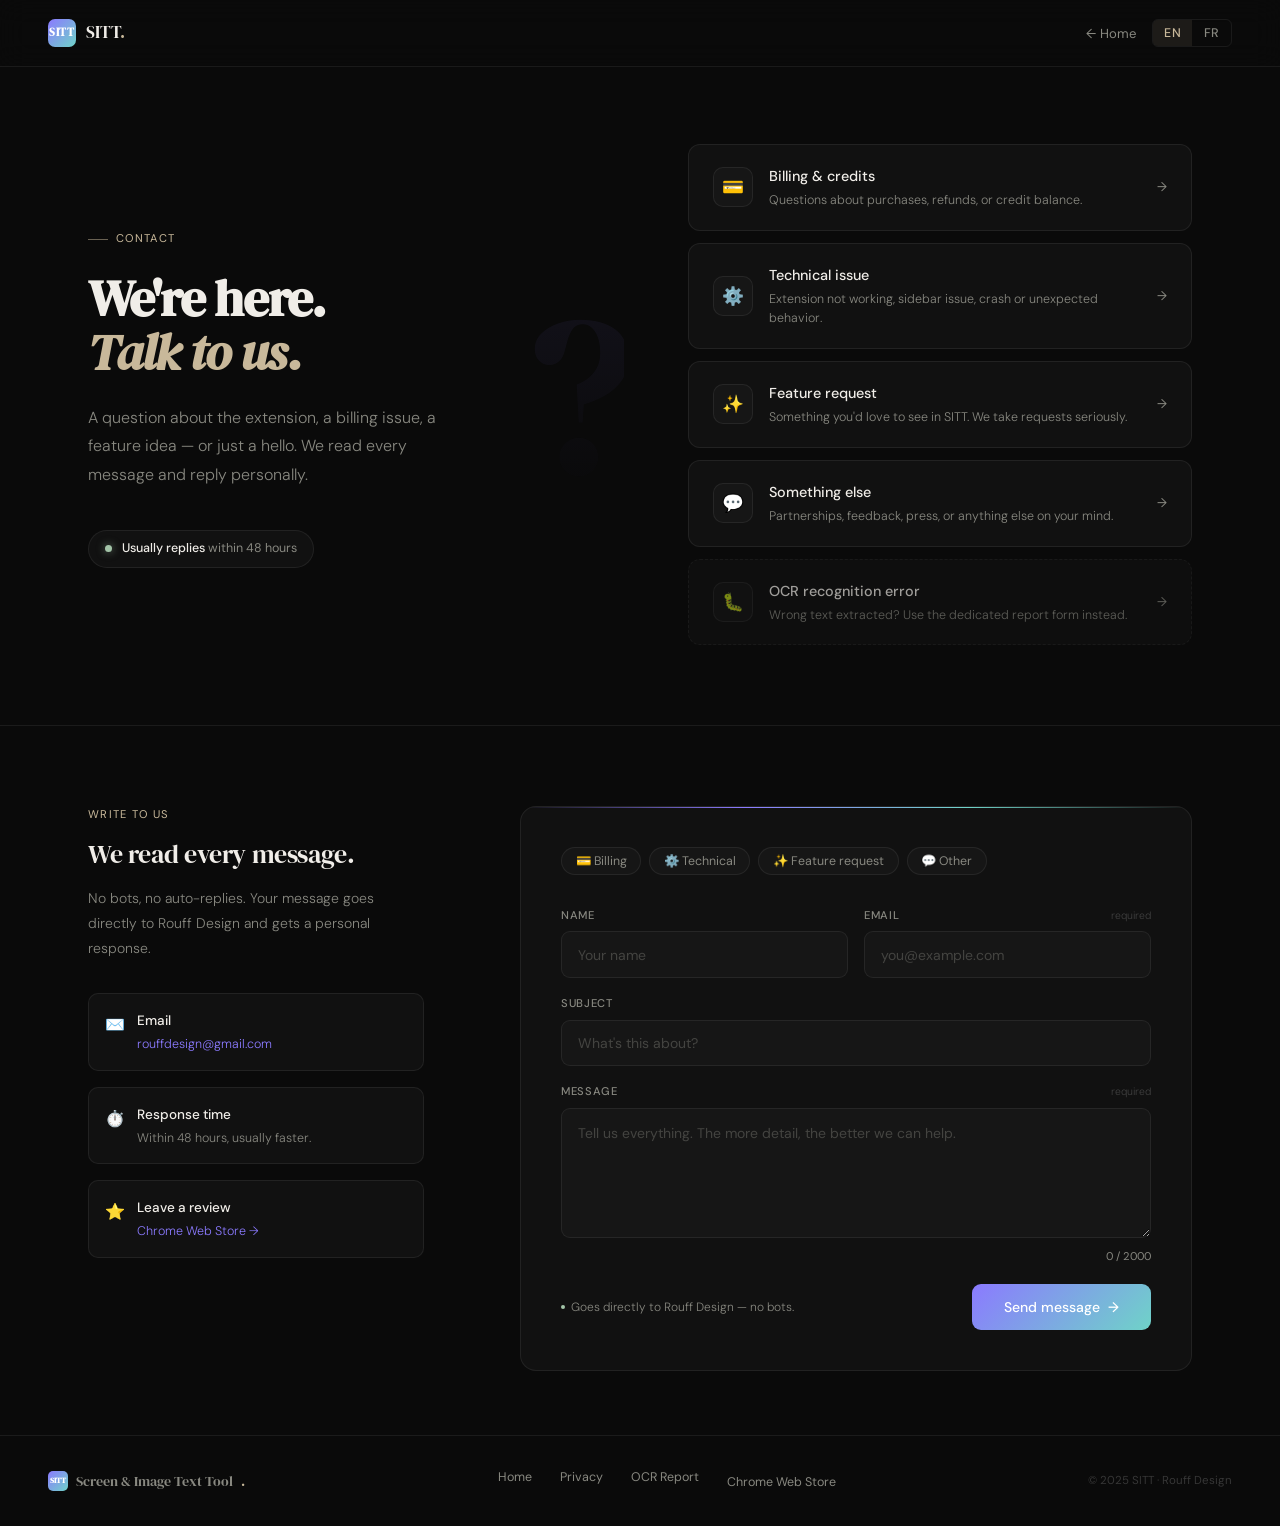
==== contact.html @ e679df5e "Create contact.html" ====
<!DOCTYPE html>
<html lang="en">
<head>
<meta charset="UTF-8">
<meta name="viewport" content="width=device-width, initial-scale=1.0">
<title>Contact — SITT</title>
<link rel="icon" type="image/svg+xml" href="data:image/svg+xml,<svg xmlns='http://www.w3.org/2000/svg' viewBox='0 0 64 64'><defs><linearGradient id='g' x1='0%25' y1='0%25' x2='100%25' y2='100%25'><stop offset='0%25' stop-color='%238b7aff'/><stop offset='100%25' stop-color='%236fd3c8'/></linearGradient></defs><rect width='64' height='64' rx='14' fill='url(%23g)'/><text x='32' y='44' font-family='Georgia,serif' font-size='22' font-weight='bold' fill='white' text-anchor='middle' letter-spacing='1'>SITT</text></svg>">
<link rel="preconnect" href="https://fonts.googleapis.com">
<link href="https://fonts.googleapis.com/css2?family=DM+Serif+Display:ital@0;1&family=DM+Sans:wght@300;400;500&display=swap" rel="stylesheet">
<style>
*, *::before, *::after { box-sizing: border-box; margin: 0; padding: 0; }

:root {
  --bg:         #0a0a0a;
  --surface:    #111111;
  --surface-2:  #161616;
  --border:     rgba(255,255,255,0.07);
  --border-h:   rgba(255,255,255,0.14);
  --text:       #f0ede8;
  --muted:      #888880;
  --accent:     #c8b89a;
  --accent-dim: rgba(200,184,154,0.10);
  --pro:        #8b7aff;
  --pro-end:    #6fd3c8;
  --pro-dim:    rgba(139,122,255,0.08);
  --pro-border: rgba(139,122,255,0.2);
  --green:      #a3c4a8;
}

html { scroll-behavior: smooth; }
body {
  font-family: 'DM Sans', sans-serif;
  background: var(--bg); color: var(--text);
  font-size: 16px; line-height: 1.6;
  -webkit-font-smoothing: antialiased;
  min-height: 100vh; display: flex; flex-direction: column;
  overflow-x: hidden;
}

/* ── NAV ── */
nav {
  position: fixed; top: 0; left: 0; right: 0; z-index: 100;
  display: flex; align-items: center; justify-content: space-between;
  padding: 1.2rem 3rem; border-bottom: 1px solid var(--border);
  background: rgba(10,10,10,0.9); backdrop-filter: blur(14px);
}
.nav-logo { display: flex; align-items: center; gap: 0.65rem; text-decoration: none; }
.nav-logo-icon {
  width: 28px; height: 28px; border-radius: 7px;
  background: linear-gradient(135deg, var(--pro), var(--pro-end));
  display: flex; align-items: center; justify-content: center;
  font-family: 'DM Serif Display', serif; font-size: 0.7rem;
  color: white; font-weight: bold; letter-spacing: 0.05em;
}
.nav-logo-name { font-family: 'DM Serif Display', serif; font-size: 1.05rem; color: var(--text); }
.nav-logo-name span { color: var(--accent); }
.nav-right { display: flex; align-items: center; gap: 1rem; }
.lang-toggle { display: flex; border: 1px solid var(--border); border-radius: 6px; overflow: hidden; }
.lang-btn {
  background: none; border: none; cursor: pointer; padding: 0.3rem 0.7rem;
  font-family: 'DM Sans', sans-serif; font-size: 0.78rem; font-weight: 500;
  letter-spacing: 0.05em; color: var(--muted); transition: all 0.18s;
}
.lang-btn.active { background: var(--accent-dim); color: var(--accent); }
.nav-back { font-size: 0.82rem; color: var(--muted); text-decoration: none; transition: color 0.2s; }
.nav-back:hover { color: var(--text); }

/* ── HERO ── */
.hero {
  padding: 9rem 3rem 5rem;
  display: grid; grid-template-columns: 1fr 1fr;
  gap: 6rem; align-items: center;
  max-width: 1200px; margin: 0 auto; width: 100%;
}

.hero-left { position: relative; }

.hero-eyebrow {
  display: inline-flex; align-items: center; gap: 0.5rem;
  font-size: 0.7rem; letter-spacing: 0.12em; text-transform: uppercase;
  color: var(--accent); margin-bottom: 1.5rem;
}
.hero-eyebrow::before {
  content: ''; display: block; width: 20px; height: 1px; background: var(--accent); opacity: 0.5;
}

.hero h1 {
  font-family: 'DM Serif Display', serif;
  font-size: clamp(2.4rem, 4vw, 4rem);
  line-height: 1.05; letter-spacing: -0.025em; margin-bottom: 1.5rem;
}
.hero h1 em { font-style: italic; color: var(--accent); }

.hero-desc {
  font-size: 1rem; color: var(--muted); font-weight: 300;
  line-height: 1.8; max-width: 380px; margin-bottom: 2.5rem;
}

/* Response time pill */
.response-pill {
  display: inline-flex; align-items: center; gap: 0.6rem;
  background: var(--surface); border: 1px solid var(--border);
  padding: 0.5rem 1rem; border-radius: 100px;
  font-size: 0.78rem; color: var(--muted);
}
.response-dot {
  width: 7px; height: 7px; border-radius: 50%;
  background: var(--green);
  box-shadow: 0 0 8px rgba(163,196,168,0.6);
  animation: blink 2s ease-in-out infinite;
}
@keyframes blink {
  0%, 100% { opacity: 1; }
  50% { opacity: 0.4; }
}
.response-pill strong { color: var(--text); font-weight: 500; }

/* Big decorative number */
.hero-deco {
  position: absolute; right: -2rem; top: 50%;
  transform: translateY(-50%);
  font-family: 'DM Serif Display', serif;
  font-size: 14rem; line-height: 1;
  background: linear-gradient(180deg, rgba(139,122,255,0.07) 0%, transparent 100%);
  -webkit-background-clip: text; -webkit-text-fill-color: transparent;
  background-clip: text; pointer-events: none; user-select: none;
  letter-spacing: -0.05em;
}

/* ── TOPICS ── */
.hero-right { display: flex; flex-direction: column; gap: 0.75rem; }

.topic-card {
  background: var(--surface); border: 1px solid var(--border);
  border-radius: 12px; padding: 1.25rem 1.5rem;
  display: flex; align-items: center; gap: 1rem;
  cursor: pointer; transition: all 0.2s; position: relative; overflow: hidden;
  text-decoration: none;
}
.topic-card::before {
  content: ''; position: absolute; left: 0; top: 0; bottom: 0;
  width: 3px; background: linear-gradient(180deg, var(--pro), var(--pro-end));
  opacity: 0; transition: opacity 0.2s;
}
.topic-card:hover { border-color: var(--pro-border); transform: translateX(4px); }
.topic-card:hover::before { opacity: 1; }
.topic-card.active-topic { border-color: var(--pro-border); background: rgba(139,122,255,0.04); }
.topic-card.active-topic::before { opacity: 1; }

.topic-icon {
  width: 40px; height: 40px; border-radius: 10px; flex-shrink: 0;
  background: var(--surface-2); border: 1px solid var(--border);
  display: flex; align-items: center; justify-content: center; font-size: 1.1rem;
}
.topic-info { flex: 1; }
.topic-title { font-size: 0.9rem; font-weight: 500; color: var(--text); margin-bottom: 0.2rem; }
.topic-desc { font-size: 0.78rem; color: var(--muted); font-weight: 300; line-height: 1.5; }
.topic-arrow { font-size: 0.8rem; color: var(--muted); transition: transform 0.2s, color 0.2s; }
.topic-card:hover .topic-arrow { transform: translateX(3px); color: var(--pro); }

/* ── DIVIDER ── */
.page-divider { border: none; border-top: 1px solid var(--border); }

/* ── FORM SECTION ── */
.form-section {
  flex: 1; padding: 5rem 3rem 4rem;
  max-width: 1200px; margin: 0 auto; width: 100%;
}

.form-section-inner {
  display: grid; grid-template-columns: 1fr 2fr;
  gap: 6rem; align-items: start;
}

/* Left info */
.form-info-label {
  font-size: 0.7rem; letter-spacing: 0.12em; text-transform: uppercase;
  color: var(--accent); margin-bottom: 1rem;
}
.form-info-title {
  font-family: 'DM Serif Display', serif;
  font-size: 1.6rem; letter-spacing: -0.015em; line-height: 1.15;
  margin-bottom: 1rem; color: var(--text);
}
.form-info-desc {
  font-size: 0.875rem; color: var(--muted); font-weight: 300; line-height: 1.8;
  margin-bottom: 2rem;
}

/* Info items */
.info-items { display: flex; flex-direction: column; gap: 1rem; }
.info-item {
  display: flex; align-items: flex-start; gap: 0.75rem;
  padding: 1rem; background: var(--surface);
  border: 1px solid var(--border); border-radius: 10px;
}
.info-item-icon { font-size: 1rem; flex-shrink: 0; margin-top: 0.1rem; }
.info-item-title { font-size: 0.845rem; font-weight: 500; color: var(--text); margin-bottom: 0.2rem; }
.info-item-val { font-size: 0.78rem; color: var(--muted); font-weight: 300; line-height: 1.5; }
.info-item-val a { color: var(--pro); text-decoration: none; }
.info-item-val a:hover { text-decoration: underline; }

/* ── FORM ── */
.contact-form {
  background: var(--surface); border: 1px solid var(--border);
  border-radius: 16px; padding: 2.5rem; position: relative; overflow: hidden;
}

/* Subtle gradient top border */
.contact-form::before {
  content: ''; position: absolute; top: 0; left: 0; right: 0; height: 1px;
  background: linear-gradient(90deg, transparent, var(--pro), var(--pro-end), transparent);
}

.form-subject-pills {
  display: flex; flex-wrap: wrap; gap: 0.5rem; margin-bottom: 2rem;
}

.subject-pill {
  background: var(--surface-2); border: 1px solid var(--border);
  border-radius: 100px; padding: 0.3rem 0.85rem;
  font-size: 0.775rem; color: var(--muted); cursor: pointer;
  transition: all 0.18s; font-family: 'DM Sans', sans-serif;
  font-weight: 400;
}
.subject-pill:hover { border-color: var(--border-h); color: var(--text); }
.subject-pill.active { background: var(--pro-dim); border-color: var(--pro-border); color: var(--pro); }

.form-row { display: grid; grid-template-columns: 1fr 1fr; gap: 1rem; }

.form-field { display: flex; flex-direction: column; gap: 0.4rem; margin-bottom: 1.1rem; }

.form-label {
  font-size: 0.7rem; font-weight: 500; color: var(--muted);
  letter-spacing: 0.06em; text-transform: uppercase;
  display: flex; justify-content: space-between; align-items: center;
}
.form-label-opt { font-size: 0.65rem; color: rgba(255,255,255,0.2); text-transform: none; letter-spacing: 0; font-weight: 300; }

.form-input, .form-textarea {
  background: var(--surface-2); border: 1px solid var(--border);
  border-radius: 9px; padding: 0.82rem 1rem;
  font-family: 'DM Sans', sans-serif; font-size: 0.875rem;
  color: var(--text); transition: border-color 0.2s, box-shadow 0.2s;
  outline: none; width: 100%;
}
.form-input::placeholder, .form-textarea::placeholder { color: var(--muted); opacity: 0.4; }
.form-input:focus, .form-textarea:focus {
  border-color: var(--pro-border);
  box-shadow: 0 0 0 3px rgba(139,122,255,0.07);
}
.form-textarea { resize: vertical; min-height: 130px; line-height: 1.65; }

.form-actions {
  display: flex; align-items: center; justify-content: space-between;
  gap: 1rem; flex-wrap: wrap; margin-top: 0.5rem;
}

.form-note {
  font-size: 0.75rem; color: var(--muted); font-weight: 300; line-height: 1.5;
  display: flex; align-items: center; gap: 0.4rem;
}
.form-note-dot { width: 4px; height: 4px; border-radius: 50%; background: var(--green); flex-shrink: 0; }

.form-btn {
  background: linear-gradient(135deg, var(--pro), var(--pro-end));
  color: white; border: none; padding: 0.9rem 2rem;
  border-radius: 9px; font-family: 'DM Sans', sans-serif;
  font-size: 0.875rem; font-weight: 500; cursor: pointer;
  transition: all 0.2s; display: flex; align-items: center; gap: 0.5rem;
  white-space: nowrap;
}
.form-btn:hover { opacity: 0.88; transform: translateY(-1px); }
.form-btn:active { transform: translateY(0); }

/* Char counter */
.char-counter { font-size: 0.7rem; color: var(--muted); text-align: right; margin-top: 0.25rem; }
.char-counter.warn { color: var(--accent); }

/* Success */
.form-success {
  display: none; text-align: center; padding: 3rem 2rem;
}
.success-glow {
  width: 72px; height: 72px; border-radius: 50%;
  background: linear-gradient(135deg, var(--pro), var(--pro-end));
  display: flex; align-items: center; justify-content: center;
  font-size: 1.75rem; margin: 0 auto 1.5rem;
  box-shadow: 0 0 40px rgba(139,122,255,0.3);
  animation: pop 0.5s cubic-bezier(0.175, 0.885, 0.32, 1.275);
}
@keyframes pop {
  0% { transform: scale(0); }
  100% { transform: scale(1); }
}
.success-title {
  font-family: 'DM Serif Display', serif; font-size: 1.5rem; margin-bottom: 0.75rem;
}
.success-desc { font-size: 0.875rem; color: var(--muted); font-weight: 300; line-height: 1.75; margin-bottom: 1.75rem; }
.success-links { display: flex; gap: 1rem; justify-content: center; flex-wrap: wrap; }
.success-link {
  font-size: 0.82rem; color: var(--muted); text-decoration: none; transition: color 0.2s;
  display: flex; align-items: center; gap: 0.3rem;
}
.success-link:hover { color: var(--text); }

/* ── FOOTER ── */
footer {
  border-top: 1px solid var(--border); padding: 2rem 3rem;
  display: flex; align-items: center; justify-content: space-between; flex-wrap: wrap; gap: 1rem;
}
.footer-logo { display: flex; align-items: center; gap: 0.5rem; font-family: 'DM Serif Display', serif; font-size: 0.9rem; color: var(--muted); }
.footer-logo-icon {
  width: 20px; height: 20px; border-radius: 5px;
  background: linear-gradient(135deg, var(--pro), var(--pro-end));
  display: flex; align-items: center; justify-content: center;
  font-size: 0.48rem; font-weight: bold; color: white; font-family: 'DM Serif Display', serif;
}
.footer-logo span { color: var(--accent); }
.footer-links { display: flex; gap: 1.75rem; list-style: none; }
.footer-links a { font-size: 0.78rem; color: var(--muted); text-decoration: none; transition: color 0.2s; }
.footer-links a:hover { color: var(--text); }
.footer-copy { font-size: 0.72rem; color: rgba(255,255,255,0.18); }

/* ── LANG ── */
[data-lang] { display: none; }
.lang-en [data-lang="en"] { display: block; }
.lang-fr [data-lang="fr"] { display: block; }
span[data-lang] { display: none; }
.lang-en span[data-lang="en"] { display: inline; }
.lang-fr span[data-lang="fr"] { display: inline; }

/* ── RESPONSIVE ── */
@media (max-width: 1000px) {
  .hero { grid-template-columns: 1fr; gap: 3rem; }
  .hero-deco { display: none; }
  .form-section-inner { grid-template-columns: 1fr; gap: 3rem; }
}
@media (max-width: 700px) {
  nav { padding: 1rem 1.5rem; }
  .hero { padding: 7rem 1.5rem 3rem; }
  .form-section { padding: 3rem 1.5rem 3rem; }
  .form-row { grid-template-columns: 1fr; }
  .contact-form { padding: 1.75rem; }
  footer { flex-direction: column; text-align: center; gap: 1rem; }
}
</style>
</head>
<body class="lang-en">

<!-- NAV -->
<nav>
  <a href="/" class="nav-logo">
    <div class="nav-logo-icon">SITT</div>
    <span class="nav-logo-name">SITT<span>.</span></span>
  </a>
  <div class="nav-right">
    <a href="/" class="nav-back">
      <span data-lang="en">← Home</span>
      <span data-lang="fr">← Accueil</span>
    </a>
    <div class="lang-toggle">
      <button class="lang-btn active" onclick="setLang('en')">EN</button>
      <button class="lang-btn" onclick="setLang('fr')">FR</button>
    </div>
  </div>
</nav>

<!-- HERO -->
<div class="hero">
  <div class="hero-left">
    <div class="hero-eyebrow">
      <span data-lang="en">Contact</span>
      <span data-lang="fr">Contact</span>
    </div>
    <h1 data-lang="en">We're here.<br><em>Talk to us.</em></h1>
    <h1 data-lang="fr">On est là.<br><em>Parlez-nous.</em></h1>
    <p class="hero-desc" data-lang="en">A question about the extension, a billing issue, a feature idea — or just a hello. We read every message and reply personally.</p>
    <p class="hero-desc" data-lang="fr">Une question sur l'extension, un problème de facturation, une idée de fonctionnalité — ou juste un bonjour. Nous lisons chaque message et répondons personnellement.</p>
    <div class="response-pill">
      <span class="response-dot"></span>
      <span data-lang="en"><strong>Usually replies</strong> within 48 hours</span>
      <span data-lang="fr"><strong>Répond généralement</strong> sous 48 heures</span>
    </div>
    <div class="hero-deco">?</div>
  </div>

  <div class="hero-right">
    <!-- Topic cards — clicking pre-fills the subject pill -->
    <a class="topic-card" onclick="selectTopic('billing'); return false;" href="#">
      <div class="topic-icon">💳</div>
      <div class="topic-info">
        <div class="topic-title" data-lang="en">Billing & credits</div>
        <div class="topic-title" data-lang="fr">Facturation & crédits</div>
        <div class="topic-desc" data-lang="en">Questions about purchases, refunds, or credit balance.</div>
        <div class="topic-desc" data-lang="fr">Questions sur les achats, remboursements ou solde de crédits.</div>
      </div>
      <span class="topic-arrow">→</span>
    </a>

    <a class="topic-card" onclick="selectTopic('technical'); return false;" href="#">
      <div class="topic-icon">⚙️</div>
      <div class="topic-info">
        <div class="topic-title" data-lang="en">Technical issue</div>
        <div class="topic-title" data-lang="fr">Problème technique</div>
        <div class="topic-desc" data-lang="en">Extension not working, sidebar issue, crash or unexpected behavior.</div>
        <div class="topic-desc" data-lang="fr">Extension qui ne fonctionne pas, problème de sidebar, crash.</div>
      </div>
      <span class="topic-arrow">→</span>
    </a>

    <a class="topic-card" onclick="selectTopic('feature'); return false;" href="#">
      <div class="topic-icon">✨</div>
      <div class="topic-info">
        <div class="topic-title" data-lang="en">Feature request</div>
        <div class="topic-title" data-lang="fr">Demande de fonctionnalité</div>
        <div class="topic-desc" data-lang="en">Something you'd love to see in SITT. We take requests seriously.</div>
        <div class="topic-desc" data-lang="fr">Quelque chose que vous aimeriez voir dans SITT. On prend les demandes au sérieux.</div>
      </div>
      <span class="topic-arrow">→</span>
    </a>

    <a class="topic-card" onclick="selectTopic('other'); return false;" href="#">
      <div class="topic-icon">💬</div>
      <div class="topic-info">
        <div class="topic-title" data-lang="en">Something else</div>
        <div class="topic-title" data-lang="fr">Autre chose</div>
        <div class="topic-desc" data-lang="en">Partnerships, feedback, press, or anything else on your mind.</div>
        <div class="topic-desc" data-lang="fr">Partenariats, retours, presse, ou autre chose.</div>
      </div>
      <span class="topic-arrow">→</span>
    </a>

    <!-- OCR report shortcut -->
    <a href="/report" class="topic-card" style="border-style: dashed; opacity: 0.65;">
      <div class="topic-icon">🐛</div>
      <div class="topic-info">
        <div class="topic-title" data-lang="en">OCR recognition error</div>
        <div class="topic-title" data-lang="fr">Erreur de reconnaissance OCR</div>
        <div class="topic-desc" data-lang="en">Wrong text extracted? Use the dedicated report form instead.</div>
        <div class="topic-desc" data-lang="fr">Texte extrait incorrect ? Utilisez le formulaire de signalement dédié.</div>
      </div>
      <span class="topic-arrow">→</span>
    </a>
  </div>
</div>

<hr class="page-divider">

<!-- FORM SECTION -->
<div class="form-section">
  <div class="form-section-inner">

    <!-- Left info -->
    <div>
      <div class="form-info-label">
        <span data-lang="en">Write to us</span>
        <span data-lang="fr">Écrivez-nous</span>
      </div>
      <div class="form-info-title" data-lang="en">We read every message.</div>
      <div class="form-info-title" data-lang="fr">Nous lisons chaque message.</div>
      <p class="form-info-desc" data-lang="en">No bots, no auto-replies. Your message goes directly to Rouff Design and gets a personal response.</p>
      <p class="form-info-desc" data-lang="fr">Pas de bots, pas de réponses automatiques. Votre message va directement chez Rouff Design et reçoit une réponse personnelle.</p>

      <div class="info-items">
        <div class="info-item">
          <span class="info-item-icon">✉️</span>
          <div>
            <div class="info-item-title">Email</div>
            <div class="info-item-val"><a href="mailto:rouffdesign@gmail.com">rouffdesign@gmail.com</a></div>
          </div>
        </div>
        <div class="info-item">
          <span class="info-item-icon">⏱️</span>
          <div>
            <div class="info-item-title" data-lang="en">Response time</div>
            <div class="info-item-title" data-lang="fr">Délai de réponse</div>
            <div class="info-item-val" data-lang="en">Within 48 hours, usually faster.</div>
            <div class="info-item-val" data-lang="fr">Sous 48 heures, souvent moins.</div>
          </div>
        </div>
        <div class="info-item">
          <span class="info-item-icon">⭐</span>
          <div>
            <div class="info-item-title" data-lang="en">Leave a review</div>
            <div class="info-item-title" data-lang="fr">Laisser un avis</div>
            <div class="info-item-val">
              <a href="https://chromewebstore.google.com/detail/sitt/joenimodijoophmdlgpgblkjfgenplgg" target="_blank" data-lang="en">Chrome Web Store →</a>
              <a href="https://chromewebstore.google.com/detail/sitt/joenimodijoophmdlgpgblkjfgenplgg" target="_blank" data-lang="fr">Chrome Web Store →</a>
            </div>
          </div>
        </div>
      </div>
    </div>

    <!-- Form -->
    <div class="contact-form" id="contact-form-wrap">

      <!-- SUCCESS -->
      <div class="form-success" id="form-success">
        <div class="success-glow">✓</div>
        <div class="success-title" data-lang="en">Message sent.</div>
        <div class="success-title" data-lang="fr">Message envoyé.</div>
        <p class="success-desc" data-lang="en">Thanks for reaching out. We'll get back to you within 48 hours at the email you provided.</p>
        <p class="success-desc" data-lang="fr">Merci de nous avoir contactés. Nous vous répondrons sous 48 heures à l'email que vous avez fourni.</p>
        <div class="success-links">
          <a href="/" class="success-link"><span data-lang="en">← Back to home</span><span data-lang="fr">← Retour à l'accueil</span></a>
          <a href="https://chromewebstore.google.com/detail/sitt/joenimodijoophmdlgpgblkjfgenplgg" target="_blank" class="success-link">
            <span data-lang="en">Chrome Web Store →</span>
            <span data-lang="fr">Chrome Web Store →</span>
          </a>
        </div>
      </div>

      <!-- FORM BODY -->
      <div id="form-body">

        <!-- Subject pills -->
        <div class="form-subject-pills" id="pills">
          <button class="subject-pill" data-val="billing" onclick="togglePill(this)">
            <span data-lang="en">💳 Billing</span>
            <span data-lang="fr">💳 Facturation</span>
          </button>
          <button class="subject-pill" data-val="technical" onclick="togglePill(this)">
            <span data-lang="en">⚙️ Technical</span>
            <span data-lang="fr">⚙️ Technique</span>
          </button>
          <button class="subject-pill" data-val="feature" onclick="togglePill(this)">
            <span data-lang="en">✨ Feature request</span>
            <span data-lang="fr">✨ Fonctionnalité</span>
          </button>
          <button class="subject-pill" data-val="other" onclick="togglePill(this)">
            <span data-lang="en">💬 Other</span>
            <span data-lang="fr">💬 Autre</span>
          </button>
        </div>

        <!-- Row: name + email -->
        <div class="form-row">
          <div class="form-field">
            <label class="form-label" for="c-name">
              <span data-lang="en">Name</span>
              <span data-lang="fr">Nom</span>
            </label>
            <input
              type="text" id="c-name" class="form-input"
              data-ph-en="Your name"
              data-ph-fr="Votre nom"
              placeholder="Your name"
            >
          </div>
          <div class="form-field">
            <label class="form-label" for="c-email">
              <span data-lang="en">Email</span>
              <span data-lang="fr">Email</span>
              <span class="form-label-opt" data-lang="en">required</span>
              <span class="form-label-opt" data-lang="fr">requis</span>
            </label>
            <input
              type="email" id="c-email" class="form-input"
              data-ph-en="you@example.com"
              data-ph-fr="vous@exemple.com"
              placeholder="you@example.com"
            >
          </div>
        </div>

        <!-- Subject -->
        <div class="form-field">
          <label class="form-label" for="c-subject">
            <span data-lang="en">Subject</span>
            <span data-lang="fr">Sujet</span>
          </label>
          <input
            type="text" id="c-subject" class="form-input"
            data-ph-en="What's this about?"
            data-ph-fr="De quoi s'agit-il ?"
            placeholder="What's this about?"
          >
        </div>

        <!-- Message -->
        <div class="form-field">
          <label class="form-label" for="c-message">
            <span data-lang="en">Message</span>
            <span data-lang="fr">Message</span>
            <span class="form-label-opt" data-lang="en">required</span>
            <span class="form-label-opt" data-lang="fr">requis</span>
          </label>
          <textarea
            id="c-message" class="form-textarea"
            data-ph-en="Tell us everything. The more detail, the better we can help."
            data-ph-fr="Dites-nous tout. Plus de détails, mieux on peut aider."
            placeholder="Tell us everything. The more detail, the better we can help."
            oninput="updateCounter(this)"
            maxlength="2000"
          ></textarea>
          <div class="char-counter" id="char-counter">0 / 2000</div>
        </div>

        <!-- Actions -->
        <div class="form-actions">
          <div class="form-note">
            <span class="form-note-dot"></span>
            <span data-lang="en">Goes directly to Rouff Design — no bots.</span>
            <span data-lang="fr">Va directement chez Rouff Design — pas de bots.</span>
          </div>
          <button class="form-btn" onclick="submitContact()">
            <span data-lang="en">Send message</span>
            <span data-lang="fr">Envoyer</span>
            <span>→</span>
          </button>
        </div>

      </div>
    </div>

  </div>
</div>

<!-- FOOTER -->
<footer>
  <div class="footer-logo">
    <div class="footer-logo-icon">SITT</div>
    Screen &amp; Image Text Tool<span>.</span>
  </div>
  <ul class="footer-links">
    <li><a href="/" data-lang="en">Home</a><a href="/" data-lang="fr">Accueil</a></li>
    <li><a href="/privacy" data-lang="en">Privacy</a><a href="/privacy" data-lang="fr">Confidentialité</a></li>
    <li><a href="/report" data-lang="en">OCR Report</a><a href="/report" data-lang="fr">Signalement OCR</a></li>
    <li><a href="https://chromewebstore.google.com/detail/sitt/joenimodijoophmdlgpgblkjfgenplgg" target="_blank">Chrome Web Store</a></li>
  </ul>
  <div class="footer-copy">© 2025 SITT · Rouff Design</div>
</footer>

<script>
  // LANG
  function setLang(lang) {
    document.body.className = 'lang-' + lang;
    document.querySelectorAll('.lang-btn').forEach(btn => {
      btn.classList.toggle('active', btn.textContent.trim().toLowerCase() === lang);
    });
    document.querySelectorAll('[data-ph-' + lang + ']').forEach(el => {
      el.placeholder = el.getAttribute('data-ph-' + lang);
    });
  }

  // TOPIC CARDS → pre-select pill + scroll to form
  function selectTopic(val) {
    document.querySelectorAll('.topic-card').forEach(c => c.classList.remove('active-topic'));
    event.currentTarget.classList.add('active-topic');
    // Activate corresponding pill
    document.querySelectorAll('.subject-pill').forEach(p => {
      p.classList.toggle('active', p.dataset.val === val);
    });
    // Auto-fill subject input
    const isEn = !document.body.classList.contains('lang-fr');
    const subjects = {
      billing:   isEn ? 'Billing & credits question' : 'Question facturation & crédits',
      technical: isEn ? 'Technical issue with SITT'  : 'Problème technique avec SITT',
      feature:   isEn ? 'Feature request'            : 'Demande de fonctionnalité',
      other:     isEn ? 'General inquiry'            : 'Question générale',
    };
    const subjectInput = document.getElementById('c-subject');
    if (subjectInput && !subjectInput.value) subjectInput.value = subjects[val] || '';
    // Scroll to form
    document.querySelector('.form-section').scrollIntoView({ behavior: 'smooth', block: 'start' });
  }

  // PILLS
  function togglePill(btn) {
    document.querySelectorAll('.subject-pill').forEach(p => p.classList.remove('active'));
    btn.classList.add('active');
  }

  // CHAR COUNTER
  function updateCounter(el) {
    const counter = document.getElementById('char-counter');
    const len = el.value.length;
    counter.textContent = len + ' / 2000';
    counter.classList.toggle('warn', len > 1800);
  }

  // SUBMIT → open Google Form
  function submitContact() {
    const isEn = !document.body.classList.contains('lang-fr');
    const email   = document.getElementById('c-email').value.trim();
    const message = document.getElementById('c-message').value.trim();

    if (!email) {
      alert(isEn ? 'Please enter your email.' : 'Veuillez entrer votre email.');
      return;
    }
    if (!message) {
      alert(isEn ? 'Please write your message.' : 'Veuillez écrire votre message.');
      return;
    }

    // Open Google Form
    window.open(
      'https://docs.google.com/forms/d/e/1FAIpQLSez9QkbMEKXDTwrIOrPTaG7fSIAdN30IEjjAbYWlFCwZenzsw/viewform',
      '_blank'
    );

    // Show success
    document.getElementById('form-body').style.display = 'none';
    document.getElementById('form-success').style.display = 'block';
  }

  // INIT
  document.addEventListener('DOMContentLoaded', () => {
    document.querySelectorAll('[data-ph-en]').forEach(el => {
      el.placeholder = el.getAttribute('data-ph-en');
    });
    // Pre-select topic from URL param e.g. /contact?topic=billing
    const params = new URLSearchParams(window.location.search);
    if (params.get('topic')) selectTopic(params.get('topic'));
  });
</script>
</body>
</html>
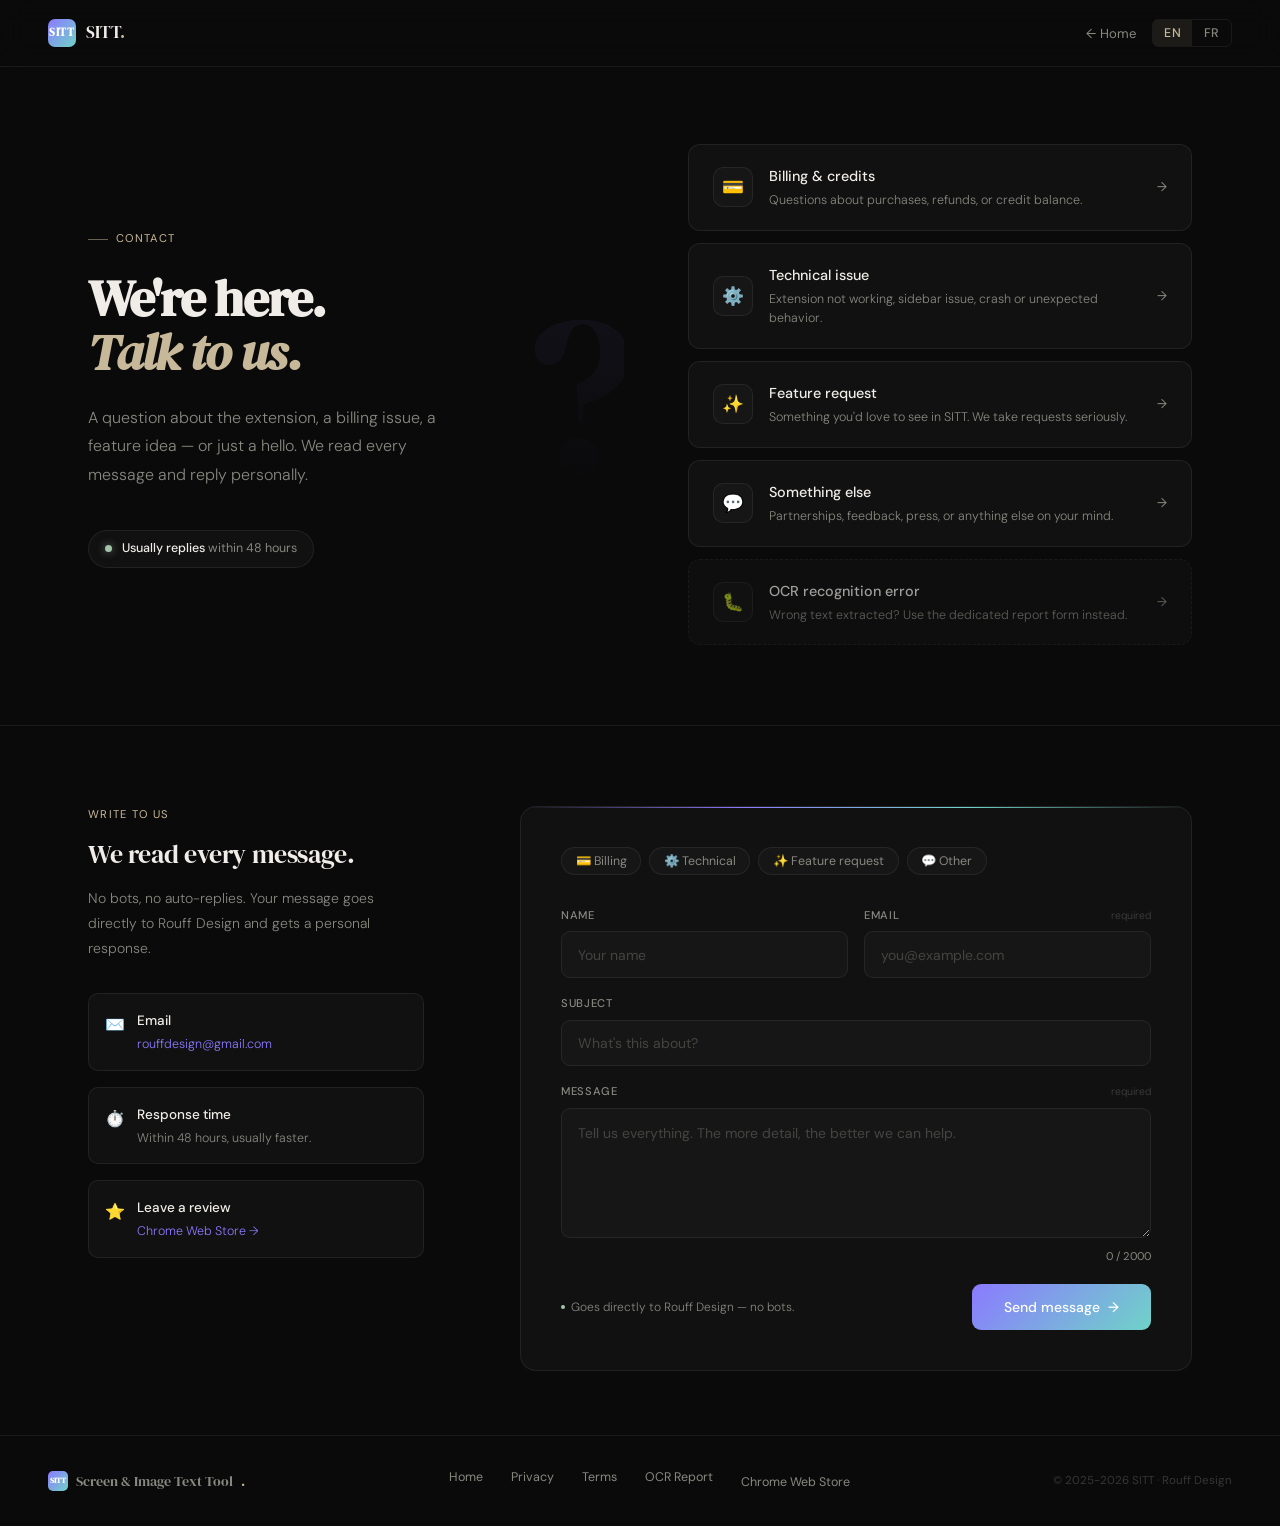
==== commit 1f4e0f5f: "Update contact.html" ====
--- a/contact.html
+++ b/contact.html
@@ -1,721 +1,1234 @@
 <!DOCTYPE html>
 <html lang="en">
+
 <head>
-<meta charset="UTF-8">
-<meta name="viewport" content="width=device-width, initial-scale=1.0">
-<title>Contact — SITT</title>
-<link rel="icon" type="image/svg+xml" href="data:image/svg+xml,<svg xmlns='http://www.w3.org/2000/svg' viewBox='0 0 64 64'><defs><linearGradient id='g' x1='0%25' y1='0%25' x2='100%25' y2='100%25'><stop offset='0%25' stop-color='%238b7aff'/><stop offset='100%25' stop-color='%236fd3c8'/></linearGradient></defs><rect width='64' height='64' rx='14' fill='url(%23g)'/><text x='32' y='44' font-family='Georgia,serif' font-size='22' font-weight='bold' fill='white' text-anchor='middle' letter-spacing='1'>SITT</text></svg>">
-<link rel="preconnect" href="https://fonts.googleapis.com">
-<link href="https://fonts.googleapis.com/css2?family=DM+Serif+Display:ital@0;1&family=DM+Sans:wght@300;400;500&display=swap" rel="stylesheet">
-<style>
-*, *::before, *::after { box-sizing: border-box; margin: 0; padding: 0; }
-
-:root {
-  --bg:         #0a0a0a;
-  --surface:    #111111;
-  --surface-2:  #161616;
-  --border:     rgba(255,255,255,0.07);
-  --border-h:   rgba(255,255,255,0.14);
-  --text:       #f0ede8;
-  --muted:      #888880;
-  --accent:     #c8b89a;
-  --accent-dim: rgba(200,184,154,0.10);
-  --pro:        #8b7aff;
-  --pro-end:    #6fd3c8;
-  --pro-dim:    rgba(139,122,255,0.08);
-  --pro-border: rgba(139,122,255,0.2);
-  --green:      #a3c4a8;
-}
-
-html { scroll-behavior: smooth; }
-body {
-  font-family: 'DM Sans', sans-serif;
-  background: var(--bg); color: var(--text);
-  font-size: 16px; line-height: 1.6;
-  -webkit-font-smoothing: antialiased;
-  min-height: 100vh; display: flex; flex-direction: column;
-  overflow-x: hidden;
-}
-
-/* ── NAV ── */
-nav {
-  position: fixed; top: 0; left: 0; right: 0; z-index: 100;
-  display: flex; align-items: center; justify-content: space-between;
-  padding: 1.2rem 3rem; border-bottom: 1px solid var(--border);
-  background: rgba(10,10,10,0.9); backdrop-filter: blur(14px);
-}
-.nav-logo { display: flex; align-items: center; gap: 0.65rem; text-decoration: none; }
-.nav-logo-icon {
-  width: 28px; height: 28px; border-radius: 7px;
-  background: linear-gradient(135deg, var(--pro), var(--pro-end));
-  display: flex; align-items: center; justify-content: center;
-  font-family: 'DM Serif Display', serif; font-size: 0.7rem;
-  color: white; font-weight: bold; letter-spacing: 0.05em;
-}
-.nav-logo-name { font-family: 'DM Serif Display', serif; font-size: 1.05rem; color: var(--text); }
-.nav-logo-name span { color: var(--accent); }
-.nav-right { display: flex; align-items: center; gap: 1rem; }
-.lang-toggle { display: flex; border: 1px solid var(--border); border-radius: 6px; overflow: hidden; }
-.lang-btn {
-  background: none; border: none; cursor: pointer; padding: 0.3rem 0.7rem;
-  font-family: 'DM Sans', sans-serif; font-size: 0.78rem; font-weight: 500;
-  letter-spacing: 0.05em; color: var(--muted); transition: all 0.18s;
-}
-.lang-btn.active { background: var(--accent-dim); color: var(--accent); }
-.nav-back { font-size: 0.82rem; color: var(--muted); text-decoration: none; transition: color 0.2s; }
-.nav-back:hover { color: var(--text); }
-
-/* ── HERO ── */
-.hero {
-  padding: 9rem 3rem 5rem;
-  display: grid; grid-template-columns: 1fr 1fr;
-  gap: 6rem; align-items: center;
-  max-width: 1200px; margin: 0 auto; width: 100%;
-}
-
-.hero-left { position: relative; }
-
-.hero-eyebrow {
-  display: inline-flex; align-items: center; gap: 0.5rem;
-  font-size: 0.7rem; letter-spacing: 0.12em; text-transform: uppercase;
-  color: var(--accent); margin-bottom: 1.5rem;
-}
-.hero-eyebrow::before {
-  content: ''; display: block; width: 20px; height: 1px; background: var(--accent); opacity: 0.5;
-}
-
-.hero h1 {
-  font-family: 'DM Serif Display', serif;
-  font-size: clamp(2.4rem, 4vw, 4rem);
-  line-height: 1.05; letter-spacing: -0.025em; margin-bottom: 1.5rem;
-}
-.hero h1 em { font-style: italic; color: var(--accent); }
-
-.hero-desc {
-  font-size: 1rem; color: var(--muted); font-weight: 300;
-  line-height: 1.8; max-width: 380px; margin-bottom: 2.5rem;
-}
-
-/* Response time pill */
-.response-pill {
-  display: inline-flex; align-items: center; gap: 0.6rem;
-  background: var(--surface); border: 1px solid var(--border);
-  padding: 0.5rem 1rem; border-radius: 100px;
-  font-size: 0.78rem; color: var(--muted);
-}
-.response-dot {
-  width: 7px; height: 7px; border-radius: 50%;
-  background: var(--green);
-  box-shadow: 0 0 8px rgba(163,196,168,0.6);
-  animation: blink 2s ease-in-out infinite;
-}
-@keyframes blink {
-  0%, 100% { opacity: 1; }
-  50% { opacity: 0.4; }
-}
-.response-pill strong { color: var(--text); font-weight: 500; }
-
-/* Big decorative number */
-.hero-deco {
-  position: absolute; right: -2rem; top: 50%;
-  transform: translateY(-50%);
-  font-family: 'DM Serif Display', serif;
-  font-size: 14rem; line-height: 1;
-  background: linear-gradient(180deg, rgba(139,122,255,0.07) 0%, transparent 100%);
-  -webkit-background-clip: text; -webkit-text-fill-color: transparent;
-  background-clip: text; pointer-events: none; user-select: none;
-  letter-spacing: -0.05em;
-}
-
-/* ── TOPICS ── */
-.hero-right { display: flex; flex-direction: column; gap: 0.75rem; }
-
-.topic-card {
-  background: var(--surface); border: 1px solid var(--border);
-  border-radius: 12px; padding: 1.25rem 1.5rem;
-  display: flex; align-items: center; gap: 1rem;
-  cursor: pointer; transition: all 0.2s; position: relative; overflow: hidden;
-  text-decoration: none;
-}
-.topic-card::before {
-  content: ''; position: absolute; left: 0; top: 0; bottom: 0;
-  width: 3px; background: linear-gradient(180deg, var(--pro), var(--pro-end));
-  opacity: 0; transition: opacity 0.2s;
-}
-.topic-card:hover { border-color: var(--pro-border); transform: translateX(4px); }
-.topic-card:hover::before { opacity: 1; }
-.topic-card.active-topic { border-color: var(--pro-border); background: rgba(139,122,255,0.04); }
-.topic-card.active-topic::before { opacity: 1; }
-
-.topic-icon {
-  width: 40px; height: 40px; border-radius: 10px; flex-shrink: 0;
-  background: var(--surface-2); border: 1px solid var(--border);
-  display: flex; align-items: center; justify-content: center; font-size: 1.1rem;
-}
-.topic-info { flex: 1; }
-.topic-title { font-size: 0.9rem; font-weight: 500; color: var(--text); margin-bottom: 0.2rem; }
-.topic-desc { font-size: 0.78rem; color: var(--muted); font-weight: 300; line-height: 1.5; }
-.topic-arrow { font-size: 0.8rem; color: var(--muted); transition: transform 0.2s, color 0.2s; }
-.topic-card:hover .topic-arrow { transform: translateX(3px); color: var(--pro); }
-
-/* ── DIVIDER ── */
-.page-divider { border: none; border-top: 1px solid var(--border); }
-
-/* ── FORM SECTION ── */
-.form-section {
-  flex: 1; padding: 5rem 3rem 4rem;
-  max-width: 1200px; margin: 0 auto; width: 100%;
-}
-
-.form-section-inner {
-  display: grid; grid-template-columns: 1fr 2fr;
-  gap: 6rem; align-items: start;
-}
-
-/* Left info */
-.form-info-label {
-  font-size: 0.7rem; letter-spacing: 0.12em; text-transform: uppercase;
-  color: var(--accent); margin-bottom: 1rem;
-}
-.form-info-title {
-  font-family: 'DM Serif Display', serif;
-  font-size: 1.6rem; letter-spacing: -0.015em; line-height: 1.15;
-  margin-bottom: 1rem; color: var(--text);
-}
-.form-info-desc {
-  font-size: 0.875rem; color: var(--muted); font-weight: 300; line-height: 1.8;
-  margin-bottom: 2rem;
-}
-
-/* Info items */
-.info-items { display: flex; flex-direction: column; gap: 1rem; }
-.info-item {
-  display: flex; align-items: flex-start; gap: 0.75rem;
-  padding: 1rem; background: var(--surface);
-  border: 1px solid var(--border); border-radius: 10px;
-}
-.info-item-icon { font-size: 1rem; flex-shrink: 0; margin-top: 0.1rem; }
-.info-item-title { font-size: 0.845rem; font-weight: 500; color: var(--text); margin-bottom: 0.2rem; }
-.info-item-val { font-size: 0.78rem; color: var(--muted); font-weight: 300; line-height: 1.5; }
-.info-item-val a { color: var(--pro); text-decoration: none; }
-.info-item-val a:hover { text-decoration: underline; }
-
-/* ── FORM ── */
-.contact-form {
-  background: var(--surface); border: 1px solid var(--border);
-  border-radius: 16px; padding: 2.5rem; position: relative; overflow: hidden;
-}
-
-/* Subtle gradient top border */
-.contact-form::before {
-  content: ''; position: absolute; top: 0; left: 0; right: 0; height: 1px;
-  background: linear-gradient(90deg, transparent, var(--pro), var(--pro-end), transparent);
-}
-
-.form-subject-pills {
-  display: flex; flex-wrap: wrap; gap: 0.5rem; margin-bottom: 2rem;
-}
-
-.subject-pill {
-  background: var(--surface-2); border: 1px solid var(--border);
-  border-radius: 100px; padding: 0.3rem 0.85rem;
-  font-size: 0.775rem; color: var(--muted); cursor: pointer;
-  transition: all 0.18s; font-family: 'DM Sans', sans-serif;
-  font-weight: 400;
-}
-.subject-pill:hover { border-color: var(--border-h); color: var(--text); }
-.subject-pill.active { background: var(--pro-dim); border-color: var(--pro-border); color: var(--pro); }
-
-.form-row { display: grid; grid-template-columns: 1fr 1fr; gap: 1rem; }
-
-.form-field { display: flex; flex-direction: column; gap: 0.4rem; margin-bottom: 1.1rem; }
-
-.form-label {
-  font-size: 0.7rem; font-weight: 500; color: var(--muted);
-  letter-spacing: 0.06em; text-transform: uppercase;
-  display: flex; justify-content: space-between; align-items: center;
-}
-.form-label-opt { font-size: 0.65rem; color: rgba(255,255,255,0.2); text-transform: none; letter-spacing: 0; font-weight: 300; }
-
-.form-input, .form-textarea {
-  background: var(--surface-2); border: 1px solid var(--border);
-  border-radius: 9px; padding: 0.82rem 1rem;
-  font-family: 'DM Sans', sans-serif; font-size: 0.875rem;
-  color: var(--text); transition: border-color 0.2s, box-shadow 0.2s;
-  outline: none; width: 100%;
-}
-.form-input::placeholder, .form-textarea::placeholder { color: var(--muted); opacity: 0.4; }
-.form-input:focus, .form-textarea:focus {
-  border-color: var(--pro-border);
-  box-shadow: 0 0 0 3px rgba(139,122,255,0.07);
-}
-.form-textarea { resize: vertical; min-height: 130px; line-height: 1.65; }
-
-.form-actions {
-  display: flex; align-items: center; justify-content: space-between;
-  gap: 1rem; flex-wrap: wrap; margin-top: 0.5rem;
-}
-
-.form-note {
-  font-size: 0.75rem; color: var(--muted); font-weight: 300; line-height: 1.5;
-  display: flex; align-items: center; gap: 0.4rem;
-}
-.form-note-dot { width: 4px; height: 4px; border-radius: 50%; background: var(--green); flex-shrink: 0; }
-
-.form-btn {
-  background: linear-gradient(135deg, var(--pro), var(--pro-end));
-  color: white; border: none; padding: 0.9rem 2rem;
-  border-radius: 9px; font-family: 'DM Sans', sans-serif;
-  font-size: 0.875rem; font-weight: 500; cursor: pointer;
-  transition: all 0.2s; display: flex; align-items: center; gap: 0.5rem;
-  white-space: nowrap;
-}
-.form-btn:hover { opacity: 0.88; transform: translateY(-1px); }
-.form-btn:active { transform: translateY(0); }
-
-/* Char counter */
-.char-counter { font-size: 0.7rem; color: var(--muted); text-align: right; margin-top: 0.25rem; }
-.char-counter.warn { color: var(--accent); }
-
-/* Success */
-.form-success {
-  display: none; text-align: center; padding: 3rem 2rem;
-}
-.success-glow {
-  width: 72px; height: 72px; border-radius: 50%;
-  background: linear-gradient(135deg, var(--pro), var(--pro-end));
-  display: flex; align-items: center; justify-content: center;
-  font-size: 1.75rem; margin: 0 auto 1.5rem;
-  box-shadow: 0 0 40px rgba(139,122,255,0.3);
-  animation: pop 0.5s cubic-bezier(0.175, 0.885, 0.32, 1.275);
-}
-@keyframes pop {
-  0% { transform: scale(0); }
-  100% { transform: scale(1); }
-}
-.success-title {
-  font-family: 'DM Serif Display', serif; font-size: 1.5rem; margin-bottom: 0.75rem;
-}
-.success-desc { font-size: 0.875rem; color: var(--muted); font-weight: 300; line-height: 1.75; margin-bottom: 1.75rem; }
-.success-links { display: flex; gap: 1rem; justify-content: center; flex-wrap: wrap; }
-.success-link {
-  font-size: 0.82rem; color: var(--muted); text-decoration: none; transition: color 0.2s;
-  display: flex; align-items: center; gap: 0.3rem;
-}
-.success-link:hover { color: var(--text); }
-
-/* ── FOOTER ── */
-footer {
-  border-top: 1px solid var(--border); padding: 2rem 3rem;
-  display: flex; align-items: center; justify-content: space-between; flex-wrap: wrap; gap: 1rem;
-}
-.footer-logo { display: flex; align-items: center; gap: 0.5rem; font-family: 'DM Serif Display', serif; font-size: 0.9rem; color: var(--muted); }
-.footer-logo-icon {
-  width: 20px; height: 20px; border-radius: 5px;
-  background: linear-gradient(135deg, var(--pro), var(--pro-end));
-  display: flex; align-items: center; justify-content: center;
-  font-size: 0.48rem; font-weight: bold; color: white; font-family: 'DM Serif Display', serif;
-}
-.footer-logo span { color: var(--accent); }
-.footer-links { display: flex; gap: 1.75rem; list-style: none; }
-.footer-links a { font-size: 0.78rem; color: var(--muted); text-decoration: none; transition: color 0.2s; }
-.footer-links a:hover { color: var(--text); }
-.footer-copy { font-size: 0.72rem; color: rgba(255,255,255,0.18); }
-
-/* ── LANG ── */
-[data-lang] { display: none; }
-.lang-en [data-lang="en"] { display: block; }
-.lang-fr [data-lang="fr"] { display: block; }
-span[data-lang] { display: none; }
-.lang-en span[data-lang="en"] { display: inline; }
-.lang-fr span[data-lang="fr"] { display: inline; }
-
-/* ── RESPONSIVE ── */
-@media (max-width: 1000px) {
-  .hero { grid-template-columns: 1fr; gap: 3rem; }
-  .hero-deco { display: none; }
-  .form-section-inner { grid-template-columns: 1fr; gap: 3rem; }
-}
-@media (max-width: 700px) {
-  nav { padding: 1rem 1.5rem; }
-  .hero { padding: 7rem 1.5rem 3rem; }
-  .form-section { padding: 3rem 1.5rem 3rem; }
-  .form-row { grid-template-columns: 1fr; }
-  .contact-form { padding: 1.75rem; }
-  footer { flex-direction: column; text-align: center; gap: 1rem; }
-}
-</style>
+  <meta charset="UTF-8">
+  <meta name="viewport" content="width=device-width, initial-scale=1.0">
+  <title>Contact — SITT</title>
+  <link rel="icon" type="image/svg+xml"
+    href="data:image/svg+xml,<svg xmlns='http://www.w3.org/2000/svg' viewBox='0 0 64 64'><defs><linearGradient id='g' x1='0%25' y1='0%25' x2='100%25' y2='100%25'><stop offset='0%25' stop-color='%238b7aff'/><stop offset='100%25' stop-color='%236fd3c8'/></linearGradient></defs><rect width='64' height='64' rx='14' fill='url(%23g)'/><text x='32' y='44' font-family='Georgia,serif' font-size='22' font-weight='bold' fill='white' text-anchor='middle' letter-spacing='1'>SITT</text></svg>">
+  <link rel="preconnect" href="https://fonts.googleapis.com">
+  <link
+    href="https://fonts.googleapis.com/css2?family=DM+Serif+Display:ital@0;1&family=DM+Sans:wght@300;400;500&display=swap"
+    rel="stylesheet">
+  <style>
+    *,
+    *::before,
+    *::after {
+      box-sizing: border-box;
+      margin: 0;
+      padding: 0;
+    }
+
+    :root {
+      --bg: #0a0a0a;
+      --surface: #111111;
+      --surface-2: #161616;
+      --border: rgba(255, 255, 255, 0.07);
+      --border-h: rgba(255, 255, 255, 0.14);
+      --text: #f0ede8;
+      --muted: #888880;
+      --accent: #c8b89a;
+      --accent-dim: rgba(200, 184, 154, 0.10);
+      --pro: #8b7aff;
+      --pro-end: #6fd3c8;
+      --pro-dim: rgba(139, 122, 255, 0.08);
+      --pro-border: rgba(139, 122, 255, 0.2);
+      --green: #a3c4a8;
+    }
+
+    html {
+      scroll-behavior: smooth;
+    }
+
+    body {
+      font-family: 'DM Sans', sans-serif;
+      background: var(--bg);
+      color: var(--text);
+      font-size: 16px;
+      line-height: 1.6;
+      -webkit-font-smoothing: antialiased;
+      min-height: 100vh;
+      display: flex;
+      flex-direction: column;
+      overflow-x: hidden;
+    }
+
+    /* ── NAV ── */
+    nav {
+      position: fixed;
+      top: 0;
+      left: 0;
+      right: 0;
+      z-index: 100;
+      display: flex;
+      align-items: center;
+      justify-content: space-between;
+      padding: 1.2rem 3rem;
+      border-bottom: 1px solid var(--border);
+      background: rgba(10, 10, 10, 0.9);
+      backdrop-filter: blur(14px);
+    }
+
+    .nav-logo {
+      display: flex;
+      align-items: center;
+      gap: 0.65rem;
+      text-decoration: none;
+    }
+
+    .nav-logo-icon {
+      width: 28px;
+      height: 28px;
+      border-radius: 7px;
+      background: linear-gradient(135deg, var(--pro), var(--pro-end));
+      display: flex;
+      align-items: center;
+      justify-content: center;
+      font-family: 'DM Serif Display', serif;
+      font-size: 0.7rem;
+      color: white;
+      font-weight: bold;
+      letter-spacing: 0.05em;
+    }
+
+    .nav-logo-name {
+      font-family: 'DM Serif Display', serif;
+      font-size: 1.05rem;
+      color: var(--text);
+    }
+
+    .nav-logo-name span {
+      color: var(--accent);
+    }
+
+    .nav-right {
+      display: flex;
+      align-items: center;
+      gap: 1rem;
+    }
+
+    .lang-toggle {
+      display: flex;
+      border: 1px solid var(--border);
+      border-radius: 6px;
+      overflow: hidden;
+    }
+
+    .lang-btn {
+      background: none;
+      border: none;
+      cursor: pointer;
+      padding: 0.3rem 0.7rem;
+      font-family: 'DM Sans', sans-serif;
+      font-size: 0.78rem;
+      font-weight: 500;
+      letter-spacing: 0.05em;
+      color: var(--muted);
+      transition: all 0.18s;
+    }
+
+    .lang-btn.active {
+      background: var(--accent-dim);
+      color: var(--accent);
+    }
+
+    .nav-back {
+      font-size: 0.82rem;
+      color: var(--muted);
+      text-decoration: none;
+      transition: color 0.2s;
+    }
+
+    .nav-back:hover {
+      color: var(--text);
+    }
+
+    /* ── HERO ── */
+    .hero {
+      padding: 9rem 3rem 5rem;
+      display: grid;
+      grid-template-columns: 1fr 1fr;
+      gap: 6rem;
+      align-items: center;
+      max-width: 1200px;
+      margin: 0 auto;
+      width: 100%;
+    }
+
+    .hero-left {
+      position: relative;
+    }
+
+    .hero-eyebrow {
+      display: inline-flex;
+      align-items: center;
+      gap: 0.5rem;
+      font-size: 0.7rem;
+      letter-spacing: 0.12em;
+      text-transform: uppercase;
+      color: var(--accent);
+      margin-bottom: 1.5rem;
+    }
+
+    .hero-eyebrow::before {
+      content: '';
+      display: block;
+      width: 20px;
+      height: 1px;
+      background: var(--accent);
+      opacity: 0.5;
+    }
+
+    .hero h1 {
+      font-family: 'DM Serif Display', serif;
+      font-size: clamp(2.4rem, 4vw, 4rem);
+      line-height: 1.05;
+      letter-spacing: -0.025em;
+      margin-bottom: 1.5rem;
+    }
+
+    .hero h1 em {
+      font-style: italic;
+      color: var(--accent);
+    }
+
+    .hero-desc {
+      font-size: 1rem;
+      color: var(--muted);
+      font-weight: 300;
+      line-height: 1.8;
+      max-width: 380px;
+      margin-bottom: 2.5rem;
+    }
+
+    /* Response time pill */
+    .response-pill {
+      display: inline-flex;
+      align-items: center;
+      gap: 0.6rem;
+      background: var(--surface);
+      border: 1px solid var(--border);
+      padding: 0.5rem 1rem;
+      border-radius: 100px;
+      font-size: 0.78rem;
+      color: var(--muted);
+    }
+
+    .response-dot {
+      width: 7px;
+      height: 7px;
+      border-radius: 50%;
+      background: var(--green);
+      box-shadow: 0 0 8px rgba(163, 196, 168, 0.6);
+      animation: blink 2s ease-in-out infinite;
+    }
+
+    @keyframes blink {
+
+      0%,
+      100% {
+        opacity: 1;
+      }
+
+      50% {
+        opacity: 0.4;
+      }
+    }
+
+    .response-pill strong {
+      color: var(--text);
+      font-weight: 500;
+    }
+
+    /* Big decorative number */
+    .hero-deco {
+      position: absolute;
+      right: -2rem;
+      top: 50%;
+      transform: translateY(-50%);
+      font-family: 'DM Serif Display', serif;
+      font-size: 14rem;
+      line-height: 1;
+      background: linear-gradient(180deg, rgba(139, 122, 255, 0.07) 0%, transparent 100%);
+      -webkit-background-clip: text;
+      -webkit-text-fill-color: transparent;
+      background-clip: text;
+      pointer-events: none;
+      user-select: none;
+      letter-spacing: -0.05em;
+    }
+
+    /* ── TOPICS ── */
+    .hero-right {
+      display: flex;
+      flex-direction: column;
+      gap: 0.75rem;
+    }
+
+    .topic-card {
+      background: var(--surface);
+      border: 1px solid var(--border);
+      border-radius: 12px;
+      padding: 1.25rem 1.5rem;
+      display: flex;
+      align-items: center;
+      gap: 1rem;
+      cursor: pointer;
+      transition: all 0.2s;
+      position: relative;
+      overflow: hidden;
+      text-decoration: none;
+    }
+
+    .topic-card::before {
+      content: '';
+      position: absolute;
+      left: 0;
+      top: 0;
+      bottom: 0;
+      width: 3px;
+      background: linear-gradient(180deg, var(--pro), var(--pro-end));
+      opacity: 0;
+      transition: opacity 0.2s;
+    }
+
+    .topic-card:hover {
+      border-color: var(--pro-border);
+      transform: translateX(4px);
+    }
+
+    .topic-card:hover::before {
+      opacity: 1;
+    }
+
+    .topic-card.active-topic {
+      border-color: var(--pro-border);
+      background: rgba(139, 122, 255, 0.04);
+    }
+
+    .topic-card.active-topic::before {
+      opacity: 1;
+    }
+
+    .topic-icon {
+      width: 40px;
+      height: 40px;
+      border-radius: 10px;
+      flex-shrink: 0;
+      background: var(--surface-2);
+      border: 1px solid var(--border);
+      display: flex;
+      align-items: center;
+      justify-content: center;
+      font-size: 1.1rem;
+    }
+
+    .topic-info {
+      flex: 1;
+    }
+
+    .topic-title {
+      font-size: 0.9rem;
+      font-weight: 500;
+      color: var(--text);
+      margin-bottom: 0.2rem;
+    }
+
+    .topic-desc {
+      font-size: 0.78rem;
+      color: var(--muted);
+      font-weight: 300;
+      line-height: 1.5;
+    }
+
+    .topic-arrow {
+      font-size: 0.8rem;
+      color: var(--muted);
+      transition: transform 0.2s, color 0.2s;
+    }
+
+    .topic-card:hover .topic-arrow {
+      transform: translateX(3px);
+      color: var(--pro);
+    }
+
+    /* ── DIVIDER ── */
+    .page-divider {
+      border: none;
+      border-top: 1px solid var(--border);
+    }
+
+    /* ── FORM SECTION ── */
+    .form-section {
+      flex: 1;
+      padding: 5rem 3rem 4rem;
+      max-width: 1200px;
+      margin: 0 auto;
+      width: 100%;
+    }
+
+    .form-section-inner {
+      display: grid;
+      grid-template-columns: 1fr 2fr;
+      gap: 6rem;
+      align-items: start;
+    }
+
+    /* Left info */
+    .form-info-label {
+      font-size: 0.7rem;
+      letter-spacing: 0.12em;
+      text-transform: uppercase;
+      color: var(--accent);
+      margin-bottom: 1rem;
+    }
+
+    .form-info-title {
+      font-family: 'DM Serif Display', serif;
+      font-size: 1.6rem;
+      letter-spacing: -0.015em;
+      line-height: 1.15;
+      margin-bottom: 1rem;
+      color: var(--text);
+    }
+
+    .form-info-desc {
+      font-size: 0.875rem;
+      color: var(--muted);
+      font-weight: 300;
+      line-height: 1.8;
+      margin-bottom: 2rem;
+    }
+
+    /* Info items */
+    .info-items {
+      display: flex;
+      flex-direction: column;
+      gap: 1rem;
+    }
+
+    .info-item {
+      display: flex;
+      align-items: flex-start;
+      gap: 0.75rem;
+      padding: 1rem;
+      background: var(--surface);
+      border: 1px solid var(--border);
+      border-radius: 10px;
+    }
+
+    .info-item-icon {
+      font-size: 1rem;
+      flex-shrink: 0;
+      margin-top: 0.1rem;
+    }
+
+    .info-item-title {
+      font-size: 0.845rem;
+      font-weight: 500;
+      color: var(--text);
+      margin-bottom: 0.2rem;
+    }
+
+    .info-item-val {
+      font-size: 0.78rem;
+      color: var(--muted);
+      font-weight: 300;
+      line-height: 1.5;
+    }
+
+    .info-item-val a {
+      color: var(--pro);
+      text-decoration: none;
+    }
+
+    .info-item-val a:hover {
+      text-decoration: underline;
+    }
+
+    /* ── FORM ── */
+    .contact-form {
+      background: var(--surface);
+      border: 1px solid var(--border);
+      border-radius: 16px;
+      padding: 2.5rem;
+      position: relative;
+      overflow: hidden;
+    }
+
+    /* Subtle gradient top border */
+    .contact-form::before {
+      content: '';
+      position: absolute;
+      top: 0;
+      left: 0;
+      right: 0;
+      height: 1px;
+      background: linear-gradient(90deg, transparent, var(--pro), var(--pro-end), transparent);
+    }
+
+    .form-subject-pills {
+      display: flex;
+      flex-wrap: wrap;
+      gap: 0.5rem;
+      margin-bottom: 2rem;
+    }
+
+    .subject-pill {
+      background: var(--surface-2);
+      border: 1px solid var(--border);
+      border-radius: 100px;
+      padding: 0.3rem 0.85rem;
+      font-size: 0.775rem;
+      color: var(--muted);
+      cursor: pointer;
+      transition: all 0.18s;
+      font-family: 'DM Sans', sans-serif;
+      font-weight: 400;
+    }
+
+    .subject-pill:hover {
+      border-color: var(--border-h);
+      color: var(--text);
+    }
+
+    .subject-pill.active {
+      background: var(--pro-dim);
+      border-color: var(--pro-border);
+      color: var(--pro);
+    }
+
+    .form-row {
+      display: grid;
+      grid-template-columns: 1fr 1fr;
+      gap: 1rem;
+    }
+
+    .form-field {
+      display: flex;
+      flex-direction: column;
+      gap: 0.4rem;
+      margin-bottom: 1.1rem;
+    }
+
+    .form-label {
+      font-size: 0.7rem;
+      font-weight: 500;
+      color: var(--muted);
+      letter-spacing: 0.06em;
+      text-transform: uppercase;
+      display: flex;
+      justify-content: space-between;
+      align-items: center;
+    }
+
+    .form-label-opt {
+      font-size: 0.65rem;
+      color: rgba(255, 255, 255, 0.2);
+      text-transform: none;
+      letter-spacing: 0;
+      font-weight: 300;
+    }
+
+    .form-input,
+    .form-textarea {
+      background: var(--surface-2);
+      border: 1px solid var(--border);
+      border-radius: 9px;
+      padding: 0.82rem 1rem;
+      font-family: 'DM Sans', sans-serif;
+      font-size: 0.875rem;
+      color: var(--text);
+      transition: border-color 0.2s, box-shadow 0.2s;
+      outline: none;
+      width: 100%;
+    }
+
+    .form-input::placeholder,
+    .form-textarea::placeholder {
+      color: var(--muted);
+      opacity: 0.4;
+    }
+
+    .form-input:focus,
+    .form-textarea:focus {
+      border-color: var(--pro-border);
+      box-shadow: 0 0 0 3px rgba(139, 122, 255, 0.07);
+    }
+
+    .form-textarea {
+      resize: vertical;
+      min-height: 130px;
+      line-height: 1.65;
+    }
+
+    .form-actions {
+      display: flex;
+      align-items: center;
+      justify-content: space-between;
+      gap: 1rem;
+      flex-wrap: wrap;
+      margin-top: 0.5rem;
+    }
+
+    .form-note {
+      font-size: 0.75rem;
+      color: var(--muted);
+      font-weight: 300;
+      line-height: 1.5;
+      display: flex;
+      align-items: center;
+      gap: 0.4rem;
+    }
+
+    .form-note-dot {
+      width: 4px;
+      height: 4px;
+      border-radius: 50%;
+      background: var(--green);
+      flex-shrink: 0;
+    }
+
+    .form-btn {
+      background: linear-gradient(135deg, var(--pro), var(--pro-end));
+      color: white;
+      border: none;
+      padding: 0.9rem 2rem;
+      border-radius: 9px;
+      font-family: 'DM Sans', sans-serif;
+      font-size: 0.875rem;
+      font-weight: 500;
+      cursor: pointer;
+      transition: all 0.2s;
+      display: flex;
+      align-items: center;
+      gap: 0.5rem;
+      white-space: nowrap;
+    }
+
+    .form-btn:hover {
+      opacity: 0.88;
+      transform: translateY(-1px);
+    }
+
+    .form-btn:active {
+      transform: translateY(0);
+    }
+
+    /* Char counter */
+    .char-counter {
+      font-size: 0.7rem;
+      color: var(--muted);
+      text-align: right;
+      margin-top: 0.25rem;
+    }
+
+    .char-counter.warn {
+      color: var(--accent);
+    }
+
+    /* Success */
+    .form-success {
+      display: none;
+      text-align: center;
+      padding: 3rem 2rem;
+    }
+
+    .success-glow {
+      width: 72px;
+      height: 72px;
+      border-radius: 50%;
+      background: linear-gradient(135deg, var(--pro), var(--pro-end));
+      display: flex;
+      align-items: center;
+      justify-content: center;
+      font-size: 1.75rem;
+      margin: 0 auto 1.5rem;
+      box-shadow: 0 0 40px rgba(139, 122, 255, 0.3);
+      animation: pop 0.5s cubic-bezier(0.175, 0.885, 0.32, 1.275);
+    }
+
+    @keyframes pop {
+      0% {
+        transform: scale(0);
+      }
+
+      100% {
+        transform: scale(1);
+      }
+    }
+
+    .success-title {
+      font-family: 'DM Serif Display', serif;
+      font-size: 1.5rem;
+      margin-bottom: 0.75rem;
+    }
+
+    .success-desc {
+      font-size: 0.875rem;
+      color: var(--muted);
+      font-weight: 300;
+      line-height: 1.75;
+      margin-bottom: 1.75rem;
+    }
+
+    .success-links {
+      display: flex;
+      gap: 1rem;
+      justify-content: center;
+      flex-wrap: wrap;
+    }
+
+    .success-link {
+      font-size: 0.82rem;
+      color: var(--muted);
+      text-decoration: none;
+      transition: color 0.2s;
+      display: flex;
+      align-items: center;
+      gap: 0.3rem;
+    }
+
+    .success-link:hover {
+      color: var(--text);
+    }
+
+    /* ── FOOTER ── */
+    footer {
+      border-top: 1px solid var(--border);
+      padding: 2rem 3rem;
+      display: flex;
+      align-items: center;
+      justify-content: space-between;
+      flex-wrap: wrap;
+      gap: 1rem;
+    }
+
+    .footer-logo {
+      display: flex;
+      align-items: center;
+      gap: 0.5rem;
+      font-family: 'DM Serif Display', serif;
+      font-size: 0.9rem;
+      color: var(--muted);
+    }
+
+    .footer-logo-icon {
+      width: 20px;
+      height: 20px;
+      border-radius: 5px;
+      background: linear-gradient(135deg, var(--pro), var(--pro-end));
+      display: flex;
+      align-items: center;
+      justify-content: center;
+      font-size: 0.48rem;
+      font-weight: bold;
+      color: white;
+      font-family: 'DM Serif Display', serif;
+    }
+
+    .footer-logo span {
+      color: var(--accent);
+    }
+
+    .footer-links {
+      display: flex;
+      gap: 1.75rem;
+      list-style: none;
+    }
+
+    .footer-links a {
+      font-size: 0.78rem;
+      color: var(--muted);
+      text-decoration: none;
+      transition: color 0.2s;
+    }
+
+    .footer-links a:hover {
+      color: var(--text);
+    }
+
+    .footer-copy {
+      font-size: 0.72rem;
+      color: rgba(255, 255, 255, 0.18);
+    }
+
+    /* ── LANG ── */
+    [data-lang] {
+      display: none;
+    }
+
+    .lang-en [data-lang="en"] {
+      display: block;
+    }
+
+    .lang-fr [data-lang="fr"] {
+      display: block;
+    }
+
+    span[data-lang] {
+      display: none;
+    }
+
+    .lang-en span[data-lang="en"] {
+      display: inline;
+    }
+
+    .lang-fr span[data-lang="fr"] {
+      display: inline;
+    }
+
+    /* ── RESPONSIVE ── */
+    @media (max-width: 1000px) {
+      .hero {
+        grid-template-columns: 1fr;
+        gap: 3rem;
+      }
+
+      .hero-deco {
+        display: none;
+      }
+
+      .form-section-inner {
+        grid-template-columns: 1fr;
+        gap: 3rem;
+      }
+    }
+
+    @media (max-width: 700px) {
+      nav {
+        padding: 1rem 1.5rem;
+      }
+
+      .hero {
+        padding: 7rem 1.5rem 3rem;
+      }
+
+      .form-section {
+        padding: 3rem 1.5rem 3rem;
+      }
+
+      .form-row {
+        grid-template-columns: 1fr;
+      }
+
+      .contact-form {
+        padding: 1.75rem;
+      }
+
+      footer {
+        flex-direction: column;
+        text-align: center;
+        gap: 1rem;
+      }
+    }
+  </style>
 </head>
+
 <body class="lang-en">
 
-<!-- NAV -->
-<nav>
-  <a href="/" class="nav-logo">
-    <div class="nav-logo-icon">SITT</div>
-    <span class="nav-logo-name">SITT<span>.</span></span>
-  </a>
-  <div class="nav-right">
-    <a href="/" class="nav-back">
-      <span data-lang="en">← Home</span>
-      <span data-lang="fr">← Accueil</span>
+  <!-- NAV -->
+  <nav>
+    <a href="/" class="nav-logo">
+      <div class="nav-logo-icon">SITT</div>
+      <span class="nav-logo-name">SITT<span>.</span></span>
     </a>
-    <div class="lang-toggle">
-      <button class="lang-btn active" onclick="setLang('en')">EN</button>
-      <button class="lang-btn" onclick="setLang('fr')">FR</button>
+    <div class="nav-right">
+      <a href="/" class="nav-back">
+        <span data-lang="en">← Home</span>
+        <span data-lang="fr">← Accueil</span>
+      </a>
+      <div class="lang-toggle">
+        <button class="lang-btn active" onclick="setLang('en')">EN</button>
+        <button class="lang-btn" onclick="setLang('fr')">FR</button>
+      </div>
+    </div>
+  </nav>
+
+  <!-- HERO -->
+  <div class="hero">
+    <div class="hero-left">
+      <div class="hero-eyebrow">
+        <span data-lang="en">Contact</span>
+        <span data-lang="fr">Contact</span>
+      </div>
+      <h1 data-lang="en">We're here.<br><em>Talk to us.</em></h1>
+      <h1 data-lang="fr">On est là.<br><em>Parlez-nous.</em></h1>
+      <p class="hero-desc" data-lang="en">A question about the extension, a billing issue, a feature idea — or just a
+        hello. We read every message and reply personally.</p>
+      <p class="hero-desc" data-lang="fr">Une question sur l'extension, un problème de facturation, une idée de
+        fonctionnalité — ou juste un bonjour. Nous lisons chaque message et répondons personnellement.</p>
+      <div class="response-pill">
+        <span class="response-dot"></span>
+        <span data-lang="en"><strong>Usually replies</strong> within 48 hours</span>
+        <span data-lang="fr"><strong>Répond généralement</strong> sous 48 heures</span>
+      </div>
+      <div class="hero-deco">?</div>
+    </div>
+
+    <div class="hero-right">
+      <!-- Topic cards — clicking pre-fills the subject pill -->
+      <a class="topic-card" onclick="selectTopic('billing'); return false;" href="#">
+        <div class="topic-icon">💳</div>
+        <div class="topic-info">
+          <div class="topic-title" data-lang="en">Billing & credits</div>
+          <div class="topic-title" data-lang="fr">Facturation & crédits</div>
+          <div class="topic-desc" data-lang="en">Questions about purchases, refunds, or credit balance.</div>
+          <div class="topic-desc" data-lang="fr">Questions sur les achats, remboursements ou solde de crédits.</div>
+        </div>
+        <span class="topic-arrow">→</span>
+      </a>
+
+      <a class="topic-card" onclick="selectTopic('technical'); return false;" href="#">
+        <div class="topic-icon">⚙️</div>
+        <div class="topic-info">
+          <div class="topic-title" data-lang="en">Technical issue</div>
+          <div class="topic-title" data-lang="fr">Problème technique</div>
+          <div class="topic-desc" data-lang="en">Extension not working, sidebar issue, crash or unexpected behavior.
+          </div>
+          <div class="topic-desc" data-lang="fr">Extension qui ne fonctionne pas, problème de sidebar, crash.</div>
+        </div>
+        <span class="topic-arrow">→</span>
+      </a>
+
+      <a class="topic-card" onclick="selectTopic('feature'); return false;" href="#">
+        <div class="topic-icon">✨</div>
+        <div class="topic-info">
+          <div class="topic-title" data-lang="en">Feature request</div>
+          <div class="topic-title" data-lang="fr">Demande de fonctionnalité</div>
+          <div class="topic-desc" data-lang="en">Something you'd love to see in SITT. We take requests seriously.</div>
+          <div class="topic-desc" data-lang="fr">Quelque chose que vous aimeriez voir dans SITT. On prend les demandes
+            au sérieux.</div>
+        </div>
+        <span class="topic-arrow">→</span>
+      </a>
+
+      <a class="topic-card" onclick="selectTopic('other'); return false;" href="#">
+        <div class="topic-icon">💬</div>
+        <div class="topic-info">
+          <div class="topic-title" data-lang="en">Something else</div>
+          <div class="topic-title" data-lang="fr">Autre chose</div>
+          <div class="topic-desc" data-lang="en">Partnerships, feedback, press, or anything else on your mind.</div>
+          <div class="topic-desc" data-lang="fr">Partenariats, retours, presse, ou autre chose.</div>
+        </div>
+        <span class="topic-arrow">→</span>
+      </a>
+
+      <!-- OCR report shortcut -->
+      <a href="/report" class="topic-card" style="border-style: dashed; opacity: 0.65;">
+        <div class="topic-icon">🐛</div>
+        <div class="topic-info">
+          <div class="topic-title" data-lang="en">OCR recognition error</div>
+          <div class="topic-title" data-lang="fr">Erreur de reconnaissance OCR</div>
+          <div class="topic-desc" data-lang="en">Wrong text extracted? Use the dedicated report form instead.</div>
+          <div class="topic-desc" data-lang="fr">Texte extrait incorrect ? Utilisez le formulaire de signalement dédié.
+          </div>
+        </div>
+        <span class="topic-arrow">→</span>
+      </a>
     </div>
   </div>
-</nav>
-
-<!-- HERO -->
-<div class="hero">
-  <div class="hero-left">
-    <div class="hero-eyebrow">
-      <span data-lang="en">Contact</span>
-      <span data-lang="fr">Contact</span>
-    </div>
-    <h1 data-lang="en">We're here.<br><em>Talk to us.</em></h1>
-    <h1 data-lang="fr">On est là.<br><em>Parlez-nous.</em></h1>
-    <p class="hero-desc" data-lang="en">A question about the extension, a billing issue, a feature idea — or just a hello. We read every message and reply personally.</p>
-    <p class="hero-desc" data-lang="fr">Une question sur l'extension, un problème de facturation, une idée de fonctionnalité — ou juste un bonjour. Nous lisons chaque message et répondons personnellement.</p>
-    <div class="response-pill">
-      <span class="response-dot"></span>
-      <span data-lang="en"><strong>Usually replies</strong> within 48 hours</span>
-      <span data-lang="fr"><strong>Répond généralement</strong> sous 48 heures</span>
-    </div>
-    <div class="hero-deco">?</div>
-  </div>
-
-  <div class="hero-right">
-    <!-- Topic cards — clicking pre-fills the subject pill -->
-    <a class="topic-card" onclick="selectTopic('billing'); return false;" href="#">
-      <div class="topic-icon">💳</div>
-      <div class="topic-info">
-        <div class="topic-title" data-lang="en">Billing & credits</div>
-        <div class="topic-title" data-lang="fr">Facturation & crédits</div>
-        <div class="topic-desc" data-lang="en">Questions about purchases, refunds, or credit balance.</div>
-        <div class="topic-desc" data-lang="fr">Questions sur les achats, remboursements ou solde de crédits.</div>
-      </div>
-      <span class="topic-arrow">→</span>
-    </a>
-
-    <a class="topic-card" onclick="selectTopic('technical'); return false;" href="#">
-      <div class="topic-icon">⚙️</div>
-      <div class="topic-info">
-        <div class="topic-title" data-lang="en">Technical issue</div>
-        <div class="topic-title" data-lang="fr">Problème technique</div>
-        <div class="topic-desc" data-lang="en">Extension not working, sidebar issue, crash or unexpected behavior.</div>
-        <div class="topic-desc" data-lang="fr">Extension qui ne fonctionne pas, problème de sidebar, crash.</div>
-      </div>
-      <span class="topic-arrow">→</span>
-    </a>
-
-    <a class="topic-card" onclick="selectTopic('feature'); return false;" href="#">
-      <div class="topic-icon">✨</div>
-      <div class="topic-info">
-        <div class="topic-title" data-lang="en">Feature request</div>
-        <div class="topic-title" data-lang="fr">Demande de fonctionnalité</div>
-        <div class="topic-desc" data-lang="en">Something you'd love to see in SITT. We take requests seriously.</div>
-        <div class="topic-desc" data-lang="fr">Quelque chose que vous aimeriez voir dans SITT. On prend les demandes au sérieux.</div>
-      </div>
-      <span class="topic-arrow">→</span>
-    </a>
-
-    <a class="topic-card" onclick="selectTopic('other'); return false;" href="#">
-      <div class="topic-icon">💬</div>
-      <div class="topic-info">
-        <div class="topic-title" data-lang="en">Something else</div>
-        <div class="topic-title" data-lang="fr">Autre chose</div>
-        <div class="topic-desc" data-lang="en">Partnerships, feedback, press, or anything else on your mind.</div>
-        <div class="topic-desc" data-lang="fr">Partenariats, retours, presse, ou autre chose.</div>
-      </div>
-      <span class="topic-arrow">→</span>
-    </a>
-
-    <!-- OCR report shortcut -->
-    <a href="/report" class="topic-card" style="border-style: dashed; opacity: 0.65;">
-      <div class="topic-icon">🐛</div>
-      <div class="topic-info">
-        <div class="topic-title" data-lang="en">OCR recognition error</div>
-        <div class="topic-title" data-lang="fr">Erreur de reconnaissance OCR</div>
-        <div class="topic-desc" data-lang="en">Wrong text extracted? Use the dedicated report form instead.</div>
-        <div class="topic-desc" data-lang="fr">Texte extrait incorrect ? Utilisez le formulaire de signalement dédié.</div>
-      </div>
-      <span class="topic-arrow">→</span>
-    </a>
-  </div>
-</div>
-
-<hr class="page-divider">
-
-<!-- FORM SECTION -->
-<div class="form-section">
-  <div class="form-section-inner">
-
-    <!-- Left info -->
-    <div>
-      <div class="form-info-label">
-        <span data-lang="en">Write to us</span>
-        <span data-lang="fr">Écrivez-nous</span>
-      </div>
-      <div class="form-info-title" data-lang="en">We read every message.</div>
-      <div class="form-info-title" data-lang="fr">Nous lisons chaque message.</div>
-      <p class="form-info-desc" data-lang="en">No bots, no auto-replies. Your message goes directly to Rouff Design and gets a personal response.</p>
-      <p class="form-info-desc" data-lang="fr">Pas de bots, pas de réponses automatiques. Votre message va directement chez Rouff Design et reçoit une réponse personnelle.</p>
-
-      <div class="info-items">
-        <div class="info-item">
-          <span class="info-item-icon">✉️</span>
-          <div>
-            <div class="info-item-title">Email</div>
-            <div class="info-item-val"><a href="mailto:rouffdesign@gmail.com">rouffdesign@gmail.com</a></div>
+
+  <hr class="page-divider">
+
+  <!-- FORM SECTION -->
+  <div class="form-section">
+    <div class="form-section-inner">
+
+      <!-- Left info -->
+      <div>
+        <div class="form-info-label">
+          <span data-lang="en">Write to us</span>
+          <span data-lang="fr">Écrivez-nous</span>
+        </div>
+        <div class="form-info-title" data-lang="en">We read every message.</div>
+        <div class="form-info-title" data-lang="fr">Nous lisons chaque message.</div>
+        <p class="form-info-desc" data-lang="en">No bots, no auto-replies. Your message goes directly to Rouff Design
+          and gets a personal response.</p>
+        <p class="form-info-desc" data-lang="fr">Pas de bots, pas de réponses automatiques. Votre message va directement
+          chez Rouff Design et reçoit une réponse personnelle.</p>
+
+        <div class="info-items">
+          <div class="info-item">
+            <span class="info-item-icon">✉️</span>
+            <div>
+              <div class="info-item-title">Email</div>
+              <div class="info-item-val"><a href="mailto:rouffdesign@gmail.com">rouffdesign@gmail.com</a></div>
+            </div>
           </div>
-        </div>
-        <div class="info-item">
-          <span class="info-item-icon">⏱️</span>
-          <div>
-            <div class="info-item-title" data-lang="en">Response time</div>
-            <div class="info-item-title" data-lang="fr">Délai de réponse</div>
-            <div class="info-item-val" data-lang="en">Within 48 hours, usually faster.</div>
-            <div class="info-item-val" data-lang="fr">Sous 48 heures, souvent moins.</div>
+          <div class="info-item">
+            <span class="info-item-icon">⏱️</span>
+            <div>
+              <div class="info-item-title" data-lang="en">Response time</div>
+              <div class="info-item-title" data-lang="fr">Délai de réponse</div>
+              <div class="info-item-val" data-lang="en">Within 48 hours, usually faster.</div>
+              <div class="info-item-val" data-lang="fr">Sous 48 heures, souvent moins.</div>
+            </div>
           </div>
-        </div>
-        <div class="info-item">
-          <span class="info-item-icon">⭐</span>
-          <div>
-            <div class="info-item-title" data-lang="en">Leave a review</div>
-            <div class="info-item-title" data-lang="fr">Laisser un avis</div>
-            <div class="info-item-val">
-              <a href="https://chromewebstore.google.com/detail/sitt/joenimodijoophmdlgpgblkjfgenplgg" target="_blank" data-lang="en">Chrome Web Store →</a>
-              <a href="https://chromewebstore.google.com/detail/sitt/joenimodijoophmdlgpgblkjfgenplgg" target="_blank" data-lang="fr">Chrome Web Store →</a>
+          <div class="info-item">
+            <span class="info-item-icon">⭐</span>
+            <div>
+              <div class="info-item-title" data-lang="en">Leave a review</div>
+              <div class="info-item-title" data-lang="fr">Laisser un avis</div>
+              <div class="info-item-val">
+                <a href="https://chromewebstore.google.com/detail/sitt/joenimodijoophmdlgpgblkjfgenplgg" target="_blank"
+                  data-lang="en">Chrome Web Store →</a>
+                <a href="https://chromewebstore.google.com/detail/sitt/joenimodijoophmdlgpgblkjfgenplgg" target="_blank"
+                  data-lang="fr">Chrome Web Store →</a>
+              </div>
             </div>
           </div>
         </div>
       </div>
-    </div>
-
-    <!-- Form -->
-    <div class="contact-form" id="contact-form-wrap">
-
-      <!-- SUCCESS -->
-      <div class="form-success" id="form-success">
-        <div class="success-glow">✓</div>
-        <div class="success-title" data-lang="en">Message sent.</div>
-        <div class="success-title" data-lang="fr">Message envoyé.</div>
-        <p class="success-desc" data-lang="en">Thanks for reaching out. We'll get back to you within 48 hours at the email you provided.</p>
-        <p class="success-desc" data-lang="fr">Merci de nous avoir contactés. Nous vous répondrons sous 48 heures à l'email que vous avez fourni.</p>
-        <div class="success-links">
-          <a href="/" class="success-link"><span data-lang="en">← Back to home</span><span data-lang="fr">← Retour à l'accueil</span></a>
-          <a href="https://chromewebstore.google.com/detail/sitt/joenimodijoophmdlgpgblkjfgenplgg" target="_blank" class="success-link">
-            <span data-lang="en">Chrome Web Store →</span>
-            <span data-lang="fr">Chrome Web Store →</span>
-          </a>
+
+      <!-- Form -->
+      <div class="contact-form" id="contact-form-wrap">
+
+        <!-- SUCCESS -->
+        <div class="form-success" id="form-success">
+          <div class="success-glow">✓</div>
+          <div class="success-title" data-lang="en">Message sent.</div>
+          <div class="success-title" data-lang="fr">Message envoyé.</div>
+          <p class="success-desc" data-lang="en">Thanks for reaching out. We'll get back to you within 48 hours at the
+            email you provided.</p>
+          <p class="success-desc" data-lang="fr">Merci de nous avoir contactés. Nous vous répondrons sous 48 heures à
+            l'email que vous avez fourni.</p>
+          <div class="success-links">
+            <a href="/" class="success-link"><span data-lang="en">← Back to home</span><span data-lang="fr">← Retour à
+                l'accueil</span></a>
+            <a href="https://chromewebstore.google.com/detail/sitt/joenimodijoophmdlgpgblkjfgenplgg" target="_blank"
+              class="success-link">
+              <span data-lang="en">Chrome Web Store →</span>
+              <span data-lang="fr">Chrome Web Store →</span>
+            </a>
+          </div>
         </div>
-      </div>
-
-      <!-- FORM BODY -->
-      <div id="form-body">
-
-        <!-- Subject pills -->
-        <div class="form-subject-pills" id="pills">
-          <button class="subject-pill" data-val="billing" onclick="togglePill(this)">
-            <span data-lang="en">💳 Billing</span>
-            <span data-lang="fr">💳 Facturation</span>
-          </button>
-          <button class="subject-pill" data-val="technical" onclick="togglePill(this)">
-            <span data-lang="en">⚙️ Technical</span>
-            <span data-lang="fr">⚙️ Technique</span>
-          </button>
-          <button class="subject-pill" data-val="feature" onclick="togglePill(this)">
-            <span data-lang="en">✨ Feature request</span>
-            <span data-lang="fr">✨ Fonctionnalité</span>
-          </button>
-          <button class="subject-pill" data-val="other" onclick="togglePill(this)">
-            <span data-lang="en">💬 Other</span>
-            <span data-lang="fr">💬 Autre</span>
-          </button>
-        </div>
-
-        <!-- Row: name + email -->
-        <div class="form-row">
+
+        <!-- FORM BODY -->
+        <div id="form-body">
+
+          <!-- Subject pills -->
+          <div class="form-subject-pills" id="pills">
+            <button class="subject-pill" data-val="billing" onclick="togglePill(this)">
+              <span data-lang="en">💳 Billing</span>
+              <span data-lang="fr">💳 Facturation</span>
+            </button>
+            <button class="subject-pill" data-val="technical" onclick="togglePill(this)">
+              <span data-lang="en">⚙️ Technical</span>
+              <span data-lang="fr">⚙️ Technique</span>
+            </button>
+            <button class="subject-pill" data-val="feature" onclick="togglePill(this)">
+              <span data-lang="en">✨ Feature request</span>
+              <span data-lang="fr">✨ Fonctionnalité</span>
+            </button>
+            <button class="subject-pill" data-val="other" onclick="togglePill(this)">
+              <span data-lang="en">💬 Other</span>
+              <span data-lang="fr">💬 Autre</span>
+            </button>
+          </div>
+
+          <!-- Row: name + email -->
+          <div class="form-row">
+            <div class="form-field">
+              <label class="form-label" for="c-name">
+                <span data-lang="en">Name</span>
+                <span data-lang="fr">Nom</span>
+              </label>
+              <input type="text" id="c-name" class="form-input" data-ph-en="Your name" data-ph-fr="Votre nom"
+                placeholder="Your name">
+            </div>
+            <div class="form-field">
+              <label class="form-label" for="c-email">
+                <span data-lang="en">Email</span>
+                <span data-lang="fr">Email</span>
+                <span class="form-label-opt" data-lang="en">required</span>
+                <span class="form-label-opt" data-lang="fr">requis</span>
+              </label>
+              <input type="email" id="c-email" class="form-input" data-ph-en="you@example.com"
+                data-ph-fr="vous@exemple.com" placeholder="you@example.com">
+              <div id="c-email-error" style="display:none; margin-top:0.45rem; font-size:0.78rem; color:#ff9f9f;">
+                <span data-lang="en">Please enter a valid email address.</span>
+                <span data-lang="fr">Veuillez entrer une adresse email valide.</span>
+              </div>
+            </div>
+          </div>
+
+          <!-- Subject -->
           <div class="form-field">
-            <label class="form-label" for="c-name">
-              <span data-lang="en">Name</span>
-              <span data-lang="fr">Nom</span>
+            <label class="form-label" for="c-subject">
+              <span data-lang="en">Subject</span>
+              <span data-lang="fr">Sujet</span>
             </label>
-            <input
-              type="text" id="c-name" class="form-input"
-              data-ph-en="Your name"
-              data-ph-fr="Votre nom"
-              placeholder="Your name"
-            >
+            <input type="text" id="c-subject" class="form-input" data-ph-en="What's this about?"
+              data-ph-fr="De quoi s'agit-il ?" placeholder="What's this about?">
           </div>
+
+          <!-- Message -->
           <div class="form-field">
-            <label class="form-label" for="c-email">
-              <span data-lang="en">Email</span>
-              <span data-lang="fr">Email</span>
+            <label class="form-label" for="c-message">
+              <span data-lang="en">Message</span>
+              <span data-lang="fr">Message</span>
               <span class="form-label-opt" data-lang="en">required</span>
               <span class="form-label-opt" data-lang="fr">requis</span>
             </label>
-            <input
-              type="email" id="c-email" class="form-input"
-              data-ph-en="you@example.com"
-              data-ph-fr="vous@exemple.com"
-              placeholder="you@example.com"
-            >
+            <textarea id="c-message" class="form-textarea"
+              data-ph-en="Tell us everything. The more detail, the better we can help."
+              data-ph-fr="Dites-nous tout. Plus de détails, mieux on peut aider."
+              placeholder="Tell us everything. The more detail, the better we can help." oninput="updateCounter(this)"
+              maxlength="2000"></textarea>
+            <div class="char-counter" id="char-counter">0 / 2000</div>
           </div>
+
+          <!-- Actions -->
+          <div class="form-actions">
+            <div class="form-note">
+              <span class="form-note-dot"></span>
+              <span data-lang="en">Goes directly to Rouff Design — no bots.</span>
+              <span data-lang="fr">Va directement chez Rouff Design — pas de bots.</span>
+            </div>
+            <button class="form-btn" onclick="submitContact()">
+              <span data-lang="en">Send message</span>
+              <span data-lang="fr">Envoyer</span>
+              <span>→</span>
+            </button>
+          </div>
+
         </div>
-
-        <!-- Subject -->
-        <div class="form-field">
-          <label class="form-label" for="c-subject">
-            <span data-lang="en">Subject</span>
-            <span data-lang="fr">Sujet</span>
-          </label>
-          <input
-            type="text" id="c-subject" class="form-input"
-            data-ph-en="What's this about?"
-            data-ph-fr="De quoi s'agit-il ?"
-            placeholder="What's this about?"
-          >
-        </div>
-
-        <!-- Message -->
-        <div class="form-field">
-          <label class="form-label" for="c-message">
-            <span data-lang="en">Message</span>
-            <span data-lang="fr">Message</span>
-            <span class="form-label-opt" data-lang="en">required</span>
-            <span class="form-label-opt" data-lang="fr">requis</span>
-          </label>
-          <textarea
-            id="c-message" class="form-textarea"
-            data-ph-en="Tell us everything. The more detail, the better we can help."
-            data-ph-fr="Dites-nous tout. Plus de détails, mieux on peut aider."
-            placeholder="Tell us everything. The more detail, the better we can help."
-            oninput="updateCounter(this)"
-            maxlength="2000"
-          ></textarea>
-          <div class="char-counter" id="char-counter">0 / 2000</div>
-        </div>
-
-        <!-- Actions -->
-        <div class="form-actions">
-          <div class="form-note">
-            <span class="form-note-dot"></span>
-            <span data-lang="en">Goes directly to Rouff Design — no bots.</span>
-            <span data-lang="fr">Va directement chez Rouff Design — pas de bots.</span>
-          </div>
-          <button class="form-btn" onclick="submitContact()">
-            <span data-lang="en">Send message</span>
-            <span data-lang="fr">Envoyer</span>
-            <span>→</span>
-          </button>
-        </div>
-
       </div>
+
     </div>
-
   </div>
-</div>
-
-<!-- FOOTER -->
-<footer>
-  <div class="footer-logo">
-    <div class="footer-logo-icon">SITT</div>
-    Screen &amp; Image Text Tool<span>.</span>
-  </div>
-  <ul class="footer-links">
-    <li><a href="/" data-lang="en">Home</a><a href="/" data-lang="fr">Accueil</a></li>
-    <li><a href="/privacy" data-lang="en">Privacy</a><a href="/privacy" data-lang="fr">Confidentialité</a></li>
-    <li><a href="/report" data-lang="en">OCR Report</a><a href="/report" data-lang="fr">Signalement OCR</a></li>
-    <li><a href="https://chromewebstore.google.com/detail/sitt/joenimodijoophmdlgpgblkjfgenplgg" target="_blank">Chrome Web Store</a></li>
-  </ul>
-  <div class="footer-copy">© 2025 SITT · Rouff Design</div>
-</footer>
-
-<script>
-  // LANG
-  function setLang(lang) {
-    document.body.className = 'lang-' + lang;
-    document.querySelectorAll('.lang-btn').forEach(btn => {
-      btn.classList.toggle('active', btn.textContent.trim().toLowerCase() === lang);
+
+  <!-- FOOTER -->
+  <footer>
+    <div class="footer-logo">
+      <div class="footer-logo-icon">SITT</div>
+      Screen &amp; Image Text Tool<span>.</span>
+    </div>
+    <ul class="footer-links">
+      <li><a href="/" data-lang="en">Home</a><a href="/" data-lang="fr">Accueil</a></li>
+      <li><a href="/privacy" data-lang="en">Privacy</a><a href="/privacy" data-lang="fr">Confidentialité</a></li>
+      <li><a href="/terms" data-lang="en">Terms</a><a href="/terms" data-lang="fr">CGU</a></li>
+      <li><a href="/report" data-lang="en">OCR Report</a><a href="/report" data-lang="fr">Signalement OCR</a></li>
+      <li><a href="https://chromewebstore.google.com/detail/sitt/joenimodijoophmdlgpgblkjfgenplgg"
+          target="_blank">Chrome Web Store</a></li>
+    </ul>
+    <div class="footer-copy">© 2025-2026 SITT · Rouff Design</div>
+  </footer>
+
+  <script>
+    // LANG
+    function setLang(lang) {
+      document.body.className = 'lang-' + lang;
+      document.querySelectorAll('.lang-btn').forEach(btn => {
+        btn.classList.toggle('active', btn.textContent.trim().toLowerCase() === lang);
+      });
+      document.querySelectorAll('[data-ph-' + lang + ']').forEach(el => {
+        el.placeholder = el.getAttribute('data-ph-' + lang);
+      });
+    }
+
+    // TOPIC CARDS → pre-select pill + scroll to form
+    function selectTopic(val) {
+      document.querySelectorAll('.topic-card').forEach(c => c.classList.remove('active-topic'));
+      event.currentTarget.classList.add('active-topic');
+      // Activate corresponding pill
+      document.querySelectorAll('.subject-pill').forEach(p => {
+        p.classList.toggle('active', p.dataset.val === val);
+      });
+      // Auto-fill subject input
+      const isEn = !document.body.classList.contains('lang-fr');
+      const subjects = {
+        billing: isEn ? 'Billing & credits question' : 'Question facturation & crédits',
+        technical: isEn ? 'Technical issue with SITT' : 'Problème technique avec SITT',
+        feature: isEn ? 'Feature request' : 'Demande de fonctionnalité',
+        other: isEn ? 'General inquiry' : 'Question générale',
+      };
+      const subjectInput = document.getElementById('c-subject');
+      if (subjectInput && !subjectInput.value) subjectInput.value = subjects[val] || '';
+      // Scroll to form
+      document.querySelector('.form-section').scrollIntoView({ behavior: 'smooth', block: 'start' });
+    }
+
+    // PILLS
+    function togglePill(btn) {
+      document.querySelectorAll('.subject-pill').forEach(p => p.classList.remove('active'));
+      btn.classList.add('active');
+    }
+
+    // CHAR COUNTER
+    function updateCounter(el) {
+      const counter = document.getElementById('char-counter');
+      const len = el.value.length;
+      counter.textContent = len + ' / 2000';
+      counter.classList.toggle('warn', len > 1800);
+    }
+
+    // SUBMIT → open Google Form
+    function submitContact() {
+      const isEn = !document.body.classList.contains('lang-fr');
+      const email = document.getElementById('c-email').value.trim();
+      const subject = document.getElementById('c-subject').value.trim();
+      const name = document.getElementById('c-name').value.trim();
+      const message = document.getElementById('c-message').value.trim();
+      const emailError = document.getElementById('c-email-error');
+      const emailRegex = /^[^\s@]+@[^\s@]+\.[^\s@]+$/;
+
+      emailError.style.display = 'none';
+
+      if (!email) {
+        alert(isEn ? 'Please enter your email.' : 'Veuillez entrer votre email.');
+        return;
+      }
+
+      if (!emailRegex.test(email)) {
+        emailError.style.display = 'block';
+        return;
+      }
+
+      if (!message) {
+        alert(isEn ? 'Please write your message.' : 'Veuillez écrire votre message.');
+        return;
+      }
+
+      const submitBtn = document.querySelector('.form-btn');
+      submitBtn.disabled = true;
+
+      fetch('https://backend-gamma-mocha-87.vercel.app/api/contact', {
+        method: 'POST',
+        headers: { 'Content-Type': 'application/json' },
+        body: JSON.stringify({
+          name,
+          email,
+          subject,
+          message,
+          source: 'landing-contact'
+        }),
+      })
+        .then(r => r.ok ? r.json() : Promise.reject(new Error(`HTTP ${r.status}`)))
+        .then(() => {
+          document.getElementById('form-body').style.display = 'none';
+          document.getElementById('form-success').style.display = 'block';
+        })
+        .catch(() => {
+          alert(isEn ? 'Unable to send message right now. Please retry later.' : 'Impossible d\'envoyer le message pour le moment. Reessayez plus tard.');
+        })
+        .finally(() => {
+          submitBtn.disabled = false;
+        });
+    }
+
+    // INIT
+    document.addEventListener('DOMContentLoaded', () => {
+      document.querySelectorAll('[data-ph-en]').forEach(el => {
+        el.placeholder = el.getAttribute('data-ph-en');
+      });
+      // Pre-select topic from URL param e.g. /contact?topic=billing
+      const params = new URLSearchParams(window.location.search);
+      if (params.get('topic')) selectTopic(params.get('topic'));
     });
-    document.querySelectorAll('[data-ph-' + lang + ']').forEach(el => {
-      el.placeholder = el.getAttribute('data-ph-' + lang);
-    });
-  }
-
-  // TOPIC CARDS → pre-select pill + scroll to form
-  function selectTopic(val) {
-    document.querySelectorAll('.topic-card').forEach(c => c.classList.remove('active-topic'));
-    event.currentTarget.classList.add('active-topic');
-    // Activate corresponding pill
-    document.querySelectorAll('.subject-pill').forEach(p => {
-      p.classList.toggle('active', p.dataset.val === val);
-    });
-    // Auto-fill subject input
-    const isEn = !document.body.classList.contains('lang-fr');
-    const subjects = {
-      billing:   isEn ? 'Billing & credits question' : 'Question facturation & crédits',
-      technical: isEn ? 'Technical issue with SITT'  : 'Problème technique avec SITT',
-      feature:   isEn ? 'Feature request'            : 'Demande de fonctionnalité',
-      other:     isEn ? 'General inquiry'            : 'Question générale',
-    };
-    const subjectInput = document.getElementById('c-subject');
-    if (subjectInput && !subjectInput.value) subjectInput.value = subjects[val] || '';
-    // Scroll to form
-    document.querySelector('.form-section').scrollIntoView({ behavior: 'smooth', block: 'start' });
-  }
-
-  // PILLS
-  function togglePill(btn) {
-    document.querySelectorAll('.subject-pill').forEach(p => p.classList.remove('active'));
-    btn.classList.add('active');
-  }
-
-  // CHAR COUNTER
-  function updateCounter(el) {
-    const counter = document.getElementById('char-counter');
-    const len = el.value.length;
-    counter.textContent = len + ' / 2000';
-    counter.classList.toggle('warn', len > 1800);
-  }
-
-  // SUBMIT → open Google Form
-  function submitContact() {
-    const isEn = !document.body.classList.contains('lang-fr');
-    const email   = document.getElementById('c-email').value.trim();
-    const message = document.getElementById('c-message').value.trim();
-
-    if (!email) {
-      alert(isEn ? 'Please enter your email.' : 'Veuillez entrer votre email.');
-      return;
-    }
-    if (!message) {
-      alert(isEn ? 'Please write your message.' : 'Veuillez écrire votre message.');
-      return;
-    }
-
-    // Open Google Form
-    window.open(
-      'https://docs.google.com/forms/d/e/1FAIpQLSez9QkbMEKXDTwrIOrPTaG7fSIAdN30IEjjAbYWlFCwZenzsw/viewform',
-      '_blank'
-    );
-
-    // Show success
-    document.getElementById('form-body').style.display = 'none';
-    document.getElementById('form-success').style.display = 'block';
-  }
-
-  // INIT
-  document.addEventListener('DOMContentLoaded', () => {
-    document.querySelectorAll('[data-ph-en]').forEach(el => {
-      el.placeholder = el.getAttribute('data-ph-en');
-    });
-    // Pre-select topic from URL param e.g. /contact?topic=billing
-    const params = new URLSearchParams(window.location.search);
-    if (params.get('topic')) selectTopic(params.get('topic'));
-  });
-</script>
+  </script>
 </body>
+
 </html>
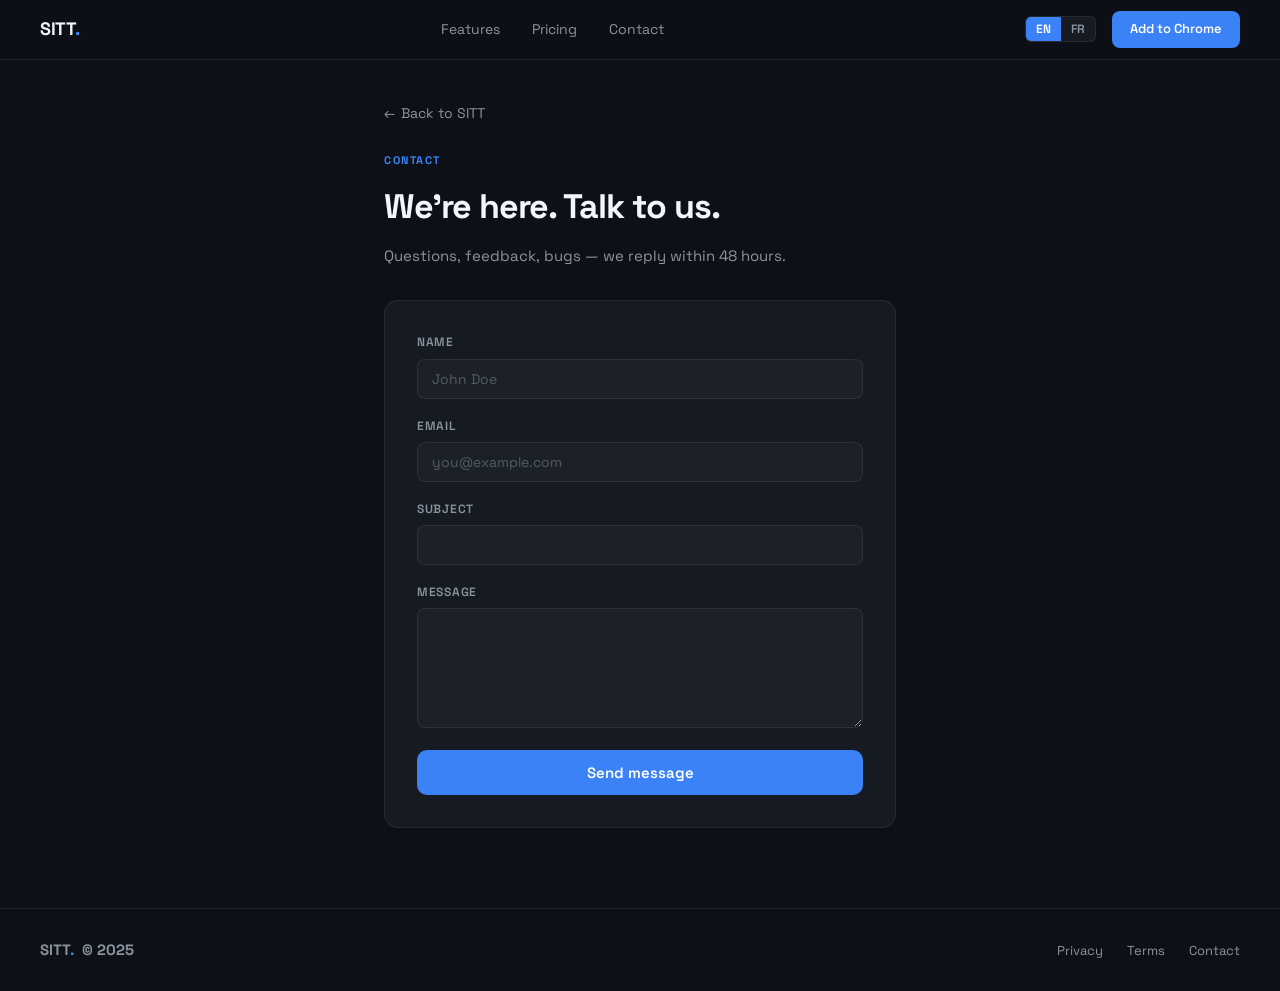
==== commit 3bbf0d6a: "Refonte landing — Cloudflare Pages migration" ====
--- a/contact.html
+++ b/contact.html
@@ -1,1234 +1,131 @@
 <!DOCTYPE html>
 <html lang="en">
-
 <head>
   <meta charset="UTF-8">
   <meta name="viewport" content="width=device-width, initial-scale=1.0">
   <title>Contact — SITT</title>
-  <link rel="icon" type="image/svg+xml"
-    href="data:image/svg+xml,<svg xmlns='http://www.w3.org/2000/svg' viewBox='0 0 64 64'><defs><linearGradient id='g' x1='0%25' y1='0%25' x2='100%25' y2='100%25'><stop offset='0%25' stop-color='%238b7aff'/><stop offset='100%25' stop-color='%236fd3c8'/></linearGradient></defs><rect width='64' height='64' rx='14' fill='url(%23g)'/><text x='32' y='44' font-family='Georgia,serif' font-size='22' font-weight='bold' fill='white' text-anchor='middle' letter-spacing='1'>SITT</text></svg>">
   <link rel="preconnect" href="https://fonts.googleapis.com">
-  <link
-    href="https://fonts.googleapis.com/css2?family=DM+Serif+Display:ital@0;1&family=DM+Sans:wght@300;400;500&display=swap"
-    rel="stylesheet">
+  <link href="https://fonts.googleapis.com/css2?family=Space+Grotesk:wght@400;500;600;700&display=swap" rel="stylesheet">
+  <link rel="stylesheet" href="shared.css">
   <style>
-    *,
-    *::before,
-    *::after {
-      box-sizing: border-box;
-      margin: 0;
-      padding: 0;
-    }
-
-    :root {
-      --bg: #0a0a0a;
-      --surface: #111111;
-      --surface-2: #161616;
-      --border: rgba(255, 255, 255, 0.07);
-      --border-h: rgba(255, 255, 255, 0.14);
-      --text: #f0ede8;
-      --muted: #888880;
-      --accent: #c8b89a;
-      --accent-dim: rgba(200, 184, 154, 0.10);
-      --pro: #8b7aff;
-      --pro-end: #6fd3c8;
-      --pro-dim: rgba(139, 122, 255, 0.08);
-      --pro-border: rgba(139, 122, 255, 0.2);
-      --green: #a3c4a8;
-    }
-
-    html {
-      scroll-behavior: smooth;
-    }
-
-    body {
-      font-family: 'DM Sans', sans-serif;
-      background: var(--bg);
-      color: var(--text);
-      font-size: 16px;
-      line-height: 1.6;
-      -webkit-font-smoothing: antialiased;
-      min-height: 100vh;
-      display: flex;
-      flex-direction: column;
-      overflow-x: hidden;
-    }
-
-    /* ── NAV ── */
-    nav {
-      position: fixed;
-      top: 0;
-      left: 0;
-      right: 0;
-      z-index: 100;
-      display: flex;
-      align-items: center;
-      justify-content: space-between;
-      padding: 1.2rem 3rem;
-      border-bottom: 1px solid var(--border);
-      background: rgba(10, 10, 10, 0.9);
-      backdrop-filter: blur(14px);
-    }
-
-    .nav-logo {
-      display: flex;
-      align-items: center;
-      gap: 0.65rem;
-      text-decoration: none;
-    }
-
-    .nav-logo-icon {
-      width: 28px;
-      height: 28px;
-      border-radius: 7px;
-      background: linear-gradient(135deg, var(--pro), var(--pro-end));
-      display: flex;
-      align-items: center;
-      justify-content: center;
-      font-family: 'DM Serif Display', serif;
-      font-size: 0.7rem;
-      color: white;
-      font-weight: bold;
-      letter-spacing: 0.05em;
-    }
-
-    .nav-logo-name {
-      font-family: 'DM Serif Display', serif;
-      font-size: 1.05rem;
-      color: var(--text);
-    }
-
-    .nav-logo-name span {
-      color: var(--accent);
-    }
-
-    .nav-right {
-      display: flex;
-      align-items: center;
-      gap: 1rem;
-    }
-
-    .lang-toggle {
-      display: flex;
-      border: 1px solid var(--border);
-      border-radius: 6px;
-      overflow: hidden;
-    }
-
-    .lang-btn {
-      background: none;
-      border: none;
-      cursor: pointer;
-      padding: 0.3rem 0.7rem;
-      font-family: 'DM Sans', sans-serif;
-      font-size: 0.78rem;
-      font-weight: 500;
-      letter-spacing: 0.05em;
-      color: var(--muted);
-      transition: all 0.18s;
-    }
-
-    .lang-btn.active {
-      background: var(--accent-dim);
-      color: var(--accent);
-    }
-
-    .nav-back {
-      font-size: 0.82rem;
-      color: var(--muted);
-      text-decoration: none;
-      transition: color 0.2s;
-    }
-
-    .nav-back:hover {
-      color: var(--text);
-    }
-
-    /* ── HERO ── */
-    .hero {
-      padding: 9rem 3rem 5rem;
-      display: grid;
-      grid-template-columns: 1fr 1fr;
-      gap: 6rem;
-      align-items: center;
-      max-width: 1200px;
-      margin: 0 auto;
-      width: 100%;
-    }
-
-    .hero-left {
-      position: relative;
-    }
-
-    .hero-eyebrow {
-      display: inline-flex;
-      align-items: center;
-      gap: 0.5rem;
-      font-size: 0.7rem;
-      letter-spacing: 0.12em;
-      text-transform: uppercase;
-      color: var(--accent);
-      margin-bottom: 1.5rem;
-    }
-
-    .hero-eyebrow::before {
-      content: '';
-      display: block;
-      width: 20px;
-      height: 1px;
-      background: var(--accent);
-      opacity: 0.5;
-    }
-
-    .hero h1 {
-      font-family: 'DM Serif Display', serif;
-      font-size: clamp(2.4rem, 4vw, 4rem);
-      line-height: 1.05;
-      letter-spacing: -0.025em;
-      margin-bottom: 1.5rem;
-    }
-
-    .hero h1 em {
-      font-style: italic;
-      color: var(--accent);
-    }
-
-    .hero-desc {
-      font-size: 1rem;
-      color: var(--muted);
-      font-weight: 300;
-      line-height: 1.8;
-      max-width: 380px;
-      margin-bottom: 2.5rem;
-    }
-
-    /* Response time pill */
-    .response-pill {
-      display: inline-flex;
-      align-items: center;
-      gap: 0.6rem;
-      background: var(--surface);
-      border: 1px solid var(--border);
-      padding: 0.5rem 1rem;
-      border-radius: 100px;
-      font-size: 0.78rem;
-      color: var(--muted);
-    }
-
-    .response-dot {
-      width: 7px;
-      height: 7px;
-      border-radius: 50%;
-      background: var(--green);
-      box-shadow: 0 0 8px rgba(163, 196, 168, 0.6);
-      animation: blink 2s ease-in-out infinite;
-    }
-
-    @keyframes blink {
-
-      0%,
-      100% {
-        opacity: 1;
-      }
-
-      50% {
-        opacity: 0.4;
-      }
-    }
-
-    .response-pill strong {
-      color: var(--text);
-      font-weight: 500;
-    }
-
-    /* Big decorative number */
-    .hero-deco {
-      position: absolute;
-      right: -2rem;
-      top: 50%;
-      transform: translateY(-50%);
-      font-family: 'DM Serif Display', serif;
-      font-size: 14rem;
-      line-height: 1;
-      background: linear-gradient(180deg, rgba(139, 122, 255, 0.07) 0%, transparent 100%);
-      -webkit-background-clip: text;
-      -webkit-text-fill-color: transparent;
-      background-clip: text;
-      pointer-events: none;
-      user-select: none;
-      letter-spacing: -0.05em;
-    }
-
-    /* ── TOPICS ── */
-    .hero-right {
-      display: flex;
-      flex-direction: column;
-      gap: 0.75rem;
-    }
-
-    .topic-card {
-      background: var(--surface);
-      border: 1px solid var(--border);
-      border-radius: 12px;
-      padding: 1.25rem 1.5rem;
-      display: flex;
-      align-items: center;
-      gap: 1rem;
-      cursor: pointer;
-      transition: all 0.2s;
-      position: relative;
-      overflow: hidden;
-      text-decoration: none;
-    }
-
-    .topic-card::before {
-      content: '';
-      position: absolute;
-      left: 0;
-      top: 0;
-      bottom: 0;
-      width: 3px;
-      background: linear-gradient(180deg, var(--pro), var(--pro-end));
-      opacity: 0;
-      transition: opacity 0.2s;
-    }
-
-    .topic-card:hover {
-      border-color: var(--pro-border);
-      transform: translateX(4px);
-    }
-
-    .topic-card:hover::before {
-      opacity: 1;
-    }
-
-    .topic-card.active-topic {
-      border-color: var(--pro-border);
-      background: rgba(139, 122, 255, 0.04);
-    }
-
-    .topic-card.active-topic::before {
-      opacity: 1;
-    }
-
-    .topic-icon {
-      width: 40px;
-      height: 40px;
-      border-radius: 10px;
-      flex-shrink: 0;
-      background: var(--surface-2);
-      border: 1px solid var(--border);
-      display: flex;
-      align-items: center;
-      justify-content: center;
-      font-size: 1.1rem;
-    }
-
-    .topic-info {
-      flex: 1;
-    }
-
-    .topic-title {
-      font-size: 0.9rem;
-      font-weight: 500;
-      color: var(--text);
-      margin-bottom: 0.2rem;
-    }
-
-    .topic-desc {
-      font-size: 0.78rem;
-      color: var(--muted);
-      font-weight: 300;
-      line-height: 1.5;
-    }
-
-    .topic-arrow {
-      font-size: 0.8rem;
-      color: var(--muted);
-      transition: transform 0.2s, color 0.2s;
-    }
-
-    .topic-card:hover .topic-arrow {
-      transform: translateX(3px);
-      color: var(--pro);
-    }
-
-    /* ── DIVIDER ── */
-    .page-divider {
-      border: none;
-      border-top: 1px solid var(--border);
-    }
-
-    /* ── FORM SECTION ── */
-    .form-section {
-      flex: 1;
-      padding: 5rem 3rem 4rem;
-      max-width: 1200px;
-      margin: 0 auto;
-      width: 100%;
-    }
-
-    .form-section-inner {
-      display: grid;
-      grid-template-columns: 1fr 2fr;
-      gap: 6rem;
-      align-items: start;
-    }
-
-    /* Left info */
-    .form-info-label {
-      font-size: 0.7rem;
-      letter-spacing: 0.12em;
-      text-transform: uppercase;
-      color: var(--accent);
-      margin-bottom: 1rem;
-    }
-
-    .form-info-title {
-      font-family: 'DM Serif Display', serif;
-      font-size: 1.6rem;
-      letter-spacing: -0.015em;
-      line-height: 1.15;
-      margin-bottom: 1rem;
-      color: var(--text);
-    }
-
-    .form-info-desc {
-      font-size: 0.875rem;
-      color: var(--muted);
-      font-weight: 300;
-      line-height: 1.8;
-      margin-bottom: 2rem;
-    }
-
-    /* Info items */
-    .info-items {
-      display: flex;
-      flex-direction: column;
-      gap: 1rem;
-    }
-
-    .info-item {
-      display: flex;
-      align-items: flex-start;
-      gap: 0.75rem;
-      padding: 1rem;
-      background: var(--surface);
-      border: 1px solid var(--border);
-      border-radius: 10px;
-    }
-
-    .info-item-icon {
-      font-size: 1rem;
-      flex-shrink: 0;
-      margin-top: 0.1rem;
-    }
-
-    .info-item-title {
-      font-size: 0.845rem;
-      font-weight: 500;
-      color: var(--text);
-      margin-bottom: 0.2rem;
-    }
-
-    .info-item-val {
-      font-size: 0.78rem;
-      color: var(--muted);
-      font-weight: 300;
-      line-height: 1.5;
-    }
-
-    .info-item-val a {
-      color: var(--pro);
-      text-decoration: none;
-    }
-
-    .info-item-val a:hover {
-      text-decoration: underline;
-    }
-
-    /* ── FORM ── */
-    .contact-form {
-      background: var(--surface);
-      border: 1px solid var(--border);
-      border-radius: 16px;
-      padding: 2.5rem;
-      position: relative;
-      overflow: hidden;
-    }
-
-    /* Subtle gradient top border */
-    .contact-form::before {
-      content: '';
-      position: absolute;
-      top: 0;
-      left: 0;
-      right: 0;
-      height: 1px;
-      background: linear-gradient(90deg, transparent, var(--pro), var(--pro-end), transparent);
-    }
-
-    .form-subject-pills {
-      display: flex;
-      flex-wrap: wrap;
-      gap: 0.5rem;
-      margin-bottom: 2rem;
-    }
-
-    .subject-pill {
-      background: var(--surface-2);
-      border: 1px solid var(--border);
-      border-radius: 100px;
-      padding: 0.3rem 0.85rem;
-      font-size: 0.775rem;
-      color: var(--muted);
-      cursor: pointer;
-      transition: all 0.18s;
-      font-family: 'DM Sans', sans-serif;
-      font-weight: 400;
-    }
-
-    .subject-pill:hover {
-      border-color: var(--border-h);
-      color: var(--text);
-    }
-
-    .subject-pill.active {
-      background: var(--pro-dim);
-      border-color: var(--pro-border);
-      color: var(--pro);
-    }
-
-    .form-row {
-      display: grid;
-      grid-template-columns: 1fr 1fr;
-      gap: 1rem;
-    }
-
-    .form-field {
-      display: flex;
-      flex-direction: column;
-      gap: 0.4rem;
-      margin-bottom: 1.1rem;
-    }
-
-    .form-label {
-      font-size: 0.7rem;
-      font-weight: 500;
-      color: var(--muted);
-      letter-spacing: 0.06em;
-      text-transform: uppercase;
-      display: flex;
-      justify-content: space-between;
-      align-items: center;
-    }
-
-    .form-label-opt {
-      font-size: 0.65rem;
-      color: rgba(255, 255, 255, 0.2);
-      text-transform: none;
-      letter-spacing: 0;
-      font-weight: 300;
-    }
-
-    .form-input,
-    .form-textarea {
-      background: var(--surface-2);
-      border: 1px solid var(--border);
-      border-radius: 9px;
-      padding: 0.82rem 1rem;
-      font-family: 'DM Sans', sans-serif;
-      font-size: 0.875rem;
-      color: var(--text);
-      transition: border-color 0.2s, box-shadow 0.2s;
-      outline: none;
-      width: 100%;
-    }
-
-    .form-input::placeholder,
-    .form-textarea::placeholder {
-      color: var(--muted);
-      opacity: 0.4;
-    }
-
-    .form-input:focus,
-    .form-textarea:focus {
-      border-color: var(--pro-border);
-      box-shadow: 0 0 0 3px rgba(139, 122, 255, 0.07);
-    }
-
-    .form-textarea {
-      resize: vertical;
-      min-height: 130px;
-      line-height: 1.65;
-    }
-
-    .form-actions {
-      display: flex;
-      align-items: center;
-      justify-content: space-between;
-      gap: 1rem;
-      flex-wrap: wrap;
-      margin-top: 0.5rem;
-    }
-
-    .form-note {
-      font-size: 0.75rem;
-      color: var(--muted);
-      font-weight: 300;
-      line-height: 1.5;
-      display: flex;
-      align-items: center;
-      gap: 0.4rem;
-    }
-
-    .form-note-dot {
-      width: 4px;
-      height: 4px;
-      border-radius: 50%;
-      background: var(--green);
-      flex-shrink: 0;
-    }
-
-    .form-btn {
-      background: linear-gradient(135deg, var(--pro), var(--pro-end));
-      color: white;
-      border: none;
-      padding: 0.9rem 2rem;
-      border-radius: 9px;
-      font-family: 'DM Sans', sans-serif;
-      font-size: 0.875rem;
-      font-weight: 500;
-      cursor: pointer;
-      transition: all 0.2s;
-      display: flex;
-      align-items: center;
-      gap: 0.5rem;
-      white-space: nowrap;
-    }
-
-    .form-btn:hover {
-      opacity: 0.88;
-      transform: translateY(-1px);
-    }
-
-    .form-btn:active {
-      transform: translateY(0);
-    }
-
-    /* Char counter */
-    .char-counter {
-      font-size: 0.7rem;
-      color: var(--muted);
-      text-align: right;
-      margin-top: 0.25rem;
-    }
-
-    .char-counter.warn {
-      color: var(--accent);
-    }
-
-    /* Success */
-    .form-success {
-      display: none;
-      text-align: center;
-      padding: 3rem 2rem;
-    }
-
-    .success-glow {
-      width: 72px;
-      height: 72px;
-      border-radius: 50%;
-      background: linear-gradient(135deg, var(--pro), var(--pro-end));
-      display: flex;
-      align-items: center;
-      justify-content: center;
-      font-size: 1.75rem;
-      margin: 0 auto 1.5rem;
-      box-shadow: 0 0 40px rgba(139, 122, 255, 0.3);
-      animation: pop 0.5s cubic-bezier(0.175, 0.885, 0.32, 1.275);
-    }
-
-    @keyframes pop {
-      0% {
-        transform: scale(0);
-      }
-
-      100% {
-        transform: scale(1);
-      }
-    }
-
-    .success-title {
-      font-family: 'DM Serif Display', serif;
-      font-size: 1.5rem;
-      margin-bottom: 0.75rem;
-    }
-
-    .success-desc {
-      font-size: 0.875rem;
-      color: var(--muted);
-      font-weight: 300;
-      line-height: 1.75;
-      margin-bottom: 1.75rem;
-    }
-
-    .success-links {
-      display: flex;
-      gap: 1rem;
-      justify-content: center;
-      flex-wrap: wrap;
-    }
-
-    .success-link {
-      font-size: 0.82rem;
-      color: var(--muted);
-      text-decoration: none;
-      transition: color 0.2s;
-      display: flex;
-      align-items: center;
-      gap: 0.3rem;
-    }
-
-    .success-link:hover {
-      color: var(--text);
-    }
-
-    /* ── FOOTER ── */
-    footer {
-      border-top: 1px solid var(--border);
-      padding: 2rem 3rem;
-      display: flex;
-      align-items: center;
-      justify-content: space-between;
-      flex-wrap: wrap;
-      gap: 1rem;
-    }
-
-    .footer-logo {
-      display: flex;
-      align-items: center;
-      gap: 0.5rem;
-      font-family: 'DM Serif Display', serif;
-      font-size: 0.9rem;
-      color: var(--muted);
-    }
-
-    .footer-logo-icon {
-      width: 20px;
-      height: 20px;
-      border-radius: 5px;
-      background: linear-gradient(135deg, var(--pro), var(--pro-end));
-      display: flex;
-      align-items: center;
-      justify-content: center;
-      font-size: 0.48rem;
-      font-weight: bold;
-      color: white;
-      font-family: 'DM Serif Display', serif;
-    }
-
-    .footer-logo span {
-      color: var(--accent);
-    }
-
-    .footer-links {
-      display: flex;
-      gap: 1.75rem;
-      list-style: none;
-    }
-
-    .footer-links a {
-      font-size: 0.78rem;
-      color: var(--muted);
-      text-decoration: none;
-      transition: color 0.2s;
-    }
-
-    .footer-links a:hover {
-      color: var(--text);
-    }
-
-    .footer-copy {
-      font-size: 0.72rem;
-      color: rgba(255, 255, 255, 0.18);
-    }
-
-    /* ── LANG ── */
-    [data-lang] {
-      display: none;
-    }
-
-    .lang-en [data-lang="en"] {
-      display: block;
-    }
-
-    .lang-fr [data-lang="fr"] {
-      display: block;
-    }
-
-    span[data-lang] {
-      display: none;
-    }
-
-    .lang-en span[data-lang="en"] {
-      display: inline;
-    }
-
-    .lang-fr span[data-lang="fr"] {
-      display: inline;
-    }
-
-    /* ── RESPONSIVE ── */
-    @media (max-width: 1000px) {
-      .hero {
-        grid-template-columns: 1fr;
-        gap: 3rem;
-      }
-
-      .hero-deco {
-        display: none;
-      }
-
-      .form-section-inner {
-        grid-template-columns: 1fr;
-        gap: 3rem;
-      }
-    }
-
-    @media (max-width: 700px) {
-      nav {
-        padding: 1rem 1.5rem;
-      }
-
-      .hero {
-        padding: 7rem 1.5rem 3rem;
-      }
-
-      .form-section {
-        padding: 3rem 1.5rem 3rem;
-      }
-
-      .form-row {
-        grid-template-columns: 1fr;
-      }
-
-      .contact-form {
-        padding: 1.75rem;
-      }
-
-      footer {
-        flex-direction: column;
-        text-align: center;
-        gap: 1rem;
-      }
-    }
+    .contact-wrap { max-width: 560px; margin: 0 auto; padding: 100px 24px 80px; }
+    .contact-card { background: var(--surface); border: 1px solid var(--border); border-radius: 14px; padding: 32px; margin-top: 32px; }
+    .field { display: flex; flex-direction: column; gap: 6px; margin-bottom: 18px; }
+    .field label { font-size: 12px; font-weight: 600; color: var(--muted); text-transform: uppercase; letter-spacing: .06em; }
+    .field input, .field textarea { background: var(--surface2); border: 1px solid var(--border); border-radius: 8px; padding: 10px 14px; font-family: inherit; font-size: 14px; color: var(--text); outline: none; transition: border-color .2s; width: 100%; }
+    .field input:focus, .field textarea:focus { border-color: var(--blue); }
+    .field input::placeholder, .field textarea::placeholder { color: var(--muted); opacity: .5; }
+    .field textarea { resize: vertical; min-height: 120px; }
+    .submit-btn { width: 100%; padding: 13px; background: var(--blue); color: #fff; border: none; border-radius: 10px; font-size: 15px; font-weight: 600; font-family: inherit; cursor: pointer; transition: opacity .2s; margin-top: 4px; }
+    .submit-btn:hover { opacity: .88; }
+    .submit-btn:disabled { opacity: .5; cursor: not-allowed; }
+    .success { display: none; text-align: center; padding: 24px 0 8px; }
+    .success-icon { font-size: 36px; margin-bottom: 12px; }
+    .success h3 { font-size: 18px; font-weight: 600; margin-bottom: 8px; }
+    .success p { font-size: 14px; color: var(--muted); margin-bottom: 20px; }
+    .back-link { display: inline-flex; align-items: center; gap: 6px; font-size: 14px; color: var(--muted); text-decoration: none; margin-bottom: 28px; transition: color .15s; }
+    .back-link:hover { color: var(--text); }
+    .page-heading { font-size: clamp(24px,4vw,34px); font-weight: 700; letter-spacing: -0.03em; margin-bottom: 10px; }
+    .page-label { font-size: 11px; font-weight: 700; letter-spacing: .14em; text-transform: uppercase; color: var(--blue); margin-bottom: 10px; }
+    .page-desc { color: var(--muted); font-size: 15px; }
   </style>
 </head>
-
 <body class="lang-en">
 
-  <!-- NAV -->
-  <nav>
-    <a href="/" class="nav-logo">
-      <div class="nav-logo-icon">SITT</div>
-      <span class="nav-logo-name">SITT<span>.</span></span>
+<nav>
+  <a href="/" class="nav-logo">SITT<span>.</span></a>
+  <div class="nav-links">
+    <a href="/#features"><span data-lang="en">Features</span><span data-lang="fr">Fonctionnalités</span></a>
+    <a href="/#pricing"><span data-lang="en">Pricing</span><span data-lang="fr">Tarifs</span></a>
+    <a href="/contact.html">Contact</a>
+  </div>
+  <div class="nav-right">
+    <div class="lang-toggle">
+      <button type="button" class="lang-btn active" onclick="setLang('en')">EN</button>
+      <button type="button" class="lang-btn" onclick="setLang('fr')">FR</button>
+    </div>
+    <a href="https://chromewebstore.google.com/detail/sitt/joenimodijoophmdlgpgblkjfgenplgg" target="_blank" rel="noopener" class="nav-cta">
+      <span data-lang="en">Add to Chrome</span><span data-lang="fr">Ajouter à Chrome</span>
     </a>
-    <div class="nav-right">
-      <a href="/" class="nav-back">
-        <span data-lang="en">← Home</span>
-        <span data-lang="fr">← Accueil</span>
-      </a>
-      <div class="lang-toggle">
-        <button class="lang-btn active" onclick="setLang('en')">EN</button>
-        <button class="lang-btn" onclick="setLang('fr')">FR</button>
-      </div>
+  </div>
+</nav>
+
+<div class="contact-wrap">
+  <a href="/" class="back-link">← <span data-lang="en">Back to SITT</span><span data-lang="fr">Retour à SITT</span></a>
+  <p class="page-label"><span data-lang="en">Contact</span><span data-lang="fr">Contact</span></p>
+  <h1 class="page-heading">
+    <span data-lang="en">We're here. Talk to us.</span>
+    <span data-lang="fr">On est là. Parlez-nous.</span>
+  </h1>
+  <p class="page-desc">
+    <span data-lang="en">Questions, feedback, bugs — we reply within 48 hours.</span>
+    <span data-lang="fr">Questions, retours, bugs — nous répondons sous 48h.</span>
+  </p>
+
+  <div class="contact-card" id="contact-form">
+    <div class="field">
+      <label><span data-lang="en">Name</span><span data-lang="fr">Nom</span></label>
+      <input type="text" id="c-name" placeholder="John Doe">
     </div>
-  </nav>
-
-  <!-- HERO -->
-  <div class="hero">
-    <div class="hero-left">
-      <div class="hero-eyebrow">
-        <span data-lang="en">Contact</span>
-        <span data-lang="fr">Contact</span>
-      </div>
-      <h1 data-lang="en">We're here.<br><em>Talk to us.</em></h1>
-      <h1 data-lang="fr">On est là.<br><em>Parlez-nous.</em></h1>
-      <p class="hero-desc" data-lang="en">A question about the extension, a billing issue, a feature idea — or just a
-        hello. We read every message and reply personally.</p>
-      <p class="hero-desc" data-lang="fr">Une question sur l'extension, un problème de facturation, une idée de
-        fonctionnalité — ou juste un bonjour. Nous lisons chaque message et répondons personnellement.</p>
-      <div class="response-pill">
-        <span class="response-dot"></span>
-        <span data-lang="en"><strong>Usually replies</strong> within 48 hours</span>
-        <span data-lang="fr"><strong>Répond généralement</strong> sous 48 heures</span>
-      </div>
-      <div class="hero-deco">?</div>
+    <div class="field">
+      <label>Email</label>
+      <input type="email" id="c-email" placeholder="you@example.com">
     </div>
-
-    <div class="hero-right">
-      <!-- Topic cards — clicking pre-fills the subject pill -->
-      <a class="topic-card" onclick="selectTopic('billing'); return false;" href="#">
-        <div class="topic-icon">💳</div>
-        <div class="topic-info">
-          <div class="topic-title" data-lang="en">Billing & credits</div>
-          <div class="topic-title" data-lang="fr">Facturation & crédits</div>
-          <div class="topic-desc" data-lang="en">Questions about purchases, refunds, or credit balance.</div>
-          <div class="topic-desc" data-lang="fr">Questions sur les achats, remboursements ou solde de crédits.</div>
-        </div>
-        <span class="topic-arrow">→</span>
-      </a>
-
-      <a class="topic-card" onclick="selectTopic('technical'); return false;" href="#">
-        <div class="topic-icon">⚙️</div>
-        <div class="topic-info">
-          <div class="topic-title" data-lang="en">Technical issue</div>
-          <div class="topic-title" data-lang="fr">Problème technique</div>
-          <div class="topic-desc" data-lang="en">Extension not working, sidebar issue, crash or unexpected behavior.
-          </div>
-          <div class="topic-desc" data-lang="fr">Extension qui ne fonctionne pas, problème de sidebar, crash.</div>
-        </div>
-        <span class="topic-arrow">→</span>
-      </a>
-
-      <a class="topic-card" onclick="selectTopic('feature'); return false;" href="#">
-        <div class="topic-icon">✨</div>
-        <div class="topic-info">
-          <div class="topic-title" data-lang="en">Feature request</div>
-          <div class="topic-title" data-lang="fr">Demande de fonctionnalité</div>
-          <div class="topic-desc" data-lang="en">Something you'd love to see in SITT. We take requests seriously.</div>
-          <div class="topic-desc" data-lang="fr">Quelque chose que vous aimeriez voir dans SITT. On prend les demandes
-            au sérieux.</div>
-        </div>
-        <span class="topic-arrow">→</span>
-      </a>
-
-      <a class="topic-card" onclick="selectTopic('other'); return false;" href="#">
-        <div class="topic-icon">💬</div>
-        <div class="topic-info">
-          <div class="topic-title" data-lang="en">Something else</div>
-          <div class="topic-title" data-lang="fr">Autre chose</div>
-          <div class="topic-desc" data-lang="en">Partnerships, feedback, press, or anything else on your mind.</div>
-          <div class="topic-desc" data-lang="fr">Partenariats, retours, presse, ou autre chose.</div>
-        </div>
-        <span class="topic-arrow">→</span>
-      </a>
-
-      <!-- OCR report shortcut -->
-      <a href="/report" class="topic-card" style="border-style: dashed; opacity: 0.65;">
-        <div class="topic-icon">🐛</div>
-        <div class="topic-info">
-          <div class="topic-title" data-lang="en">OCR recognition error</div>
-          <div class="topic-title" data-lang="fr">Erreur de reconnaissance OCR</div>
-          <div class="topic-desc" data-lang="en">Wrong text extracted? Use the dedicated report form instead.</div>
-          <div class="topic-desc" data-lang="fr">Texte extrait incorrect ? Utilisez le formulaire de signalement dédié.
-          </div>
-        </div>
-        <span class="topic-arrow">→</span>
-      </a>
+    <div class="field">
+      <label><span data-lang="en">Subject</span><span data-lang="fr">Sujet</span></label>
+      <input type="text" id="c-subject">
     </div>
+    <div class="field">
+      <label><span data-lang="en">Message</span><span data-lang="fr">Message</span></label>
+      <textarea id="c-message"></textarea>
+    </div>
+    <button type="button" class="submit-btn" id="c-submit">
+      <span data-lang="en">Send message</span><span data-lang="fr">Envoyer le message</span>
+    </button>
   </div>
 
-  <hr class="page-divider">
+  <div class="contact-card success" id="c-success">
+    <div class="success-icon">✅</div>
+    <h3><span data-lang="en">Message sent!</span><span data-lang="fr">Message envoyé !</span></h3>
+    <p><span data-lang="en">We'll get back to you within 48 hours.</span><span data-lang="fr">Nous vous répondrons sous 48 heures.</span></p>
+    <a href="/" class="back-link">← <span data-lang="en">Back to SITT</span><span data-lang="fr">Retour à SITT</span></a>
+  </div>
+</div>
 
-  <!-- FORM SECTION -->
-  <div class="form-section">
-    <div class="form-section-inner">
+<footer>
+  <div class="footer-logo">SITT<span>.</span> &nbsp;© 2025</div>
+  <ul class="footer-links">
+    <li><a href="/privacy.html">Privacy</a></li>
+    <li><a href="/terms.html">Terms</a></li>
+    <li><a href="/contact.html">Contact</a></li>
+  </ul>
+</footer>
 
-      <!-- Left info -->
-      <div>
-        <div class="form-info-label">
-          <span data-lang="en">Write to us</span>
-          <span data-lang="fr">Écrivez-nous</span>
-        </div>
-        <div class="form-info-title" data-lang="en">We read every message.</div>
-        <div class="form-info-title" data-lang="fr">Nous lisons chaque message.</div>
-        <p class="form-info-desc" data-lang="en">No bots, no auto-replies. Your message goes directly to Rouff Design
-          and gets a personal response.</p>
-        <p class="form-info-desc" data-lang="fr">Pas de bots, pas de réponses automatiques. Votre message va directement
-          chez Rouff Design et reçoit une réponse personnelle.</p>
-
-        <div class="info-items">
-          <div class="info-item">
-            <span class="info-item-icon">✉️</span>
-            <div>
-              <div class="info-item-title">Email</div>
-              <div class="info-item-val"><a href="mailto:rouffdesign@gmail.com">rouffdesign@gmail.com</a></div>
-            </div>
-          </div>
-          <div class="info-item">
-            <span class="info-item-icon">⏱️</span>
-            <div>
-              <div class="info-item-title" data-lang="en">Response time</div>
-              <div class="info-item-title" data-lang="fr">Délai de réponse</div>
-              <div class="info-item-val" data-lang="en">Within 48 hours, usually faster.</div>
-              <div class="info-item-val" data-lang="fr">Sous 48 heures, souvent moins.</div>
-            </div>
-          </div>
-          <div class="info-item">
-            <span class="info-item-icon">⭐</span>
-            <div>
-              <div class="info-item-title" data-lang="en">Leave a review</div>
-              <div class="info-item-title" data-lang="fr">Laisser un avis</div>
-              <div class="info-item-val">
-                <a href="https://chromewebstore.google.com/detail/sitt/joenimodijoophmdlgpgblkjfgenplgg" target="_blank"
-                  data-lang="en">Chrome Web Store →</a>
-                <a href="https://chromewebstore.google.com/detail/sitt/joenimodijoophmdlgpgblkjfgenplgg" target="_blank"
-                  data-lang="fr">Chrome Web Store →</a>
-              </div>
-            </div>
-          </div>
-        </div>
-      </div>
-
-      <!-- Form -->
-      <div class="contact-form" id="contact-form-wrap">
-
-        <!-- SUCCESS -->
-        <div class="form-success" id="form-success">
-          <div class="success-glow">✓</div>
-          <div class="success-title" data-lang="en">Message sent.</div>
-          <div class="success-title" data-lang="fr">Message envoyé.</div>
-          <p class="success-desc" data-lang="en">Thanks for reaching out. We'll get back to you within 48 hours at the
-            email you provided.</p>
-          <p class="success-desc" data-lang="fr">Merci de nous avoir contactés. Nous vous répondrons sous 48 heures à
-            l'email que vous avez fourni.</p>
-          <div class="success-links">
-            <a href="/" class="success-link"><span data-lang="en">← Back to home</span><span data-lang="fr">← Retour à
-                l'accueil</span></a>
-            <a href="https://chromewebstore.google.com/detail/sitt/joenimodijoophmdlgpgblkjfgenplgg" target="_blank"
-              class="success-link">
-              <span data-lang="en">Chrome Web Store →</span>
-              <span data-lang="fr">Chrome Web Store →</span>
-            </a>
-          </div>
-        </div>
-
-        <!-- FORM BODY -->
-        <div id="form-body">
-
-          <!-- Subject pills -->
-          <div class="form-subject-pills" id="pills">
-            <button class="subject-pill" data-val="billing" onclick="togglePill(this)">
-              <span data-lang="en">💳 Billing</span>
-              <span data-lang="fr">💳 Facturation</span>
-            </button>
-            <button class="subject-pill" data-val="technical" onclick="togglePill(this)">
-              <span data-lang="en">⚙️ Technical</span>
-              <span data-lang="fr">⚙️ Technique</span>
-            </button>
-            <button class="subject-pill" data-val="feature" onclick="togglePill(this)">
-              <span data-lang="en">✨ Feature request</span>
-              <span data-lang="fr">✨ Fonctionnalité</span>
-            </button>
-            <button class="subject-pill" data-val="other" onclick="togglePill(this)">
-              <span data-lang="en">💬 Other</span>
-              <span data-lang="fr">💬 Autre</span>
-            </button>
-          </div>
-
-          <!-- Row: name + email -->
-          <div class="form-row">
-            <div class="form-field">
-              <label class="form-label" for="c-name">
-                <span data-lang="en">Name</span>
-                <span data-lang="fr">Nom</span>
-              </label>
-              <input type="text" id="c-name" class="form-input" data-ph-en="Your name" data-ph-fr="Votre nom"
-                placeholder="Your name">
-            </div>
-            <div class="form-field">
-              <label class="form-label" for="c-email">
-                <span data-lang="en">Email</span>
-                <span data-lang="fr">Email</span>
-                <span class="form-label-opt" data-lang="en">required</span>
-                <span class="form-label-opt" data-lang="fr">requis</span>
-              </label>
-              <input type="email" id="c-email" class="form-input" data-ph-en="you@example.com"
-                data-ph-fr="vous@exemple.com" placeholder="you@example.com">
-              <div id="c-email-error" style="display:none; margin-top:0.45rem; font-size:0.78rem; color:#ff9f9f;">
-                <span data-lang="en">Please enter a valid email address.</span>
-                <span data-lang="fr">Veuillez entrer une adresse email valide.</span>
-              </div>
-            </div>
-          </div>
-
-          <!-- Subject -->
-          <div class="form-field">
-            <label class="form-label" for="c-subject">
-              <span data-lang="en">Subject</span>
-              <span data-lang="fr">Sujet</span>
-            </label>
-            <input type="text" id="c-subject" class="form-input" data-ph-en="What's this about?"
-              data-ph-fr="De quoi s'agit-il ?" placeholder="What's this about?">
-          </div>
-
-          <!-- Message -->
-          <div class="form-field">
-            <label class="form-label" for="c-message">
-              <span data-lang="en">Message</span>
-              <span data-lang="fr">Message</span>
-              <span class="form-label-opt" data-lang="en">required</span>
-              <span class="form-label-opt" data-lang="fr">requis</span>
-            </label>
-            <textarea id="c-message" class="form-textarea"
-              data-ph-en="Tell us everything. The more detail, the better we can help."
-              data-ph-fr="Dites-nous tout. Plus de détails, mieux on peut aider."
-              placeholder="Tell us everything. The more detail, the better we can help." oninput="updateCounter(this)"
-              maxlength="2000"></textarea>
-            <div class="char-counter" id="char-counter">0 / 2000</div>
-          </div>
-
-          <!-- Actions -->
-          <div class="form-actions">
-            <div class="form-note">
-              <span class="form-note-dot"></span>
-              <span data-lang="en">Goes directly to Rouff Design — no bots.</span>
-              <span data-lang="fr">Va directement chez Rouff Design — pas de bots.</span>
-            </div>
-            <button class="form-btn" onclick="submitContact()">
-              <span data-lang="en">Send message</span>
-              <span data-lang="fr">Envoyer</span>
-              <span>→</span>
-            </button>
-          </div>
-
-        </div>
-      </div>
-
-    </div>
-  </div>
-
-  <!-- FOOTER -->
-  <footer>
-    <div class="footer-logo">
-      <div class="footer-logo-icon">SITT</div>
-      Screen &amp; Image Text Tool<span>.</span>
-    </div>
-    <ul class="footer-links">
-      <li><a href="/" data-lang="en">Home</a><a href="/" data-lang="fr">Accueil</a></li>
-      <li><a href="/privacy" data-lang="en">Privacy</a><a href="/privacy" data-lang="fr">Confidentialité</a></li>
-      <li><a href="/terms" data-lang="en">Terms</a><a href="/terms" data-lang="fr">CGU</a></li>
-      <li><a href="/report" data-lang="en">OCR Report</a><a href="/report" data-lang="fr">Signalement OCR</a></li>
-      <li><a href="https://chromewebstore.google.com/detail/sitt/joenimodijoophmdlgpgblkjfgenplgg"
-          target="_blank">Chrome Web Store</a></li>
-    </ul>
-    <div class="footer-copy">© 2025-2026 SITT · Rouff Design</div>
-  </footer>
-
-  <script>
-    // LANG
-    function setLang(lang) {
-      document.body.className = 'lang-' + lang;
-      document.querySelectorAll('.lang-btn').forEach(btn => {
-        btn.classList.toggle('active', btn.textContent.trim().toLowerCase() === lang);
-      });
-      document.querySelectorAll('[data-ph-' + lang + ']').forEach(el => {
-        el.placeholder = el.getAttribute('data-ph-' + lang);
-      });
-    }
-
-    // TOPIC CARDS → pre-select pill + scroll to form
-    function selectTopic(val) {
-      document.querySelectorAll('.topic-card').forEach(c => c.classList.remove('active-topic'));
-      event.currentTarget.classList.add('active-topic');
-      // Activate corresponding pill
-      document.querySelectorAll('.subject-pill').forEach(p => {
-        p.classList.toggle('active', p.dataset.val === val);
-      });
-      // Auto-fill subject input
-      const isEn = !document.body.classList.contains('lang-fr');
-      const subjects = {
-        billing: isEn ? 'Billing & credits question' : 'Question facturation & crédits',
-        technical: isEn ? 'Technical issue with SITT' : 'Problème technique avec SITT',
-        feature: isEn ? 'Feature request' : 'Demande de fonctionnalité',
-        other: isEn ? 'General inquiry' : 'Question générale',
-      };
-      const subjectInput = document.getElementById('c-subject');
-      if (subjectInput && !subjectInput.value) subjectInput.value = subjects[val] || '';
-      // Scroll to form
-      document.querySelector('.form-section').scrollIntoView({ behavior: 'smooth', block: 'start' });
-    }
-
-    // PILLS
-    function togglePill(btn) {
-      document.querySelectorAll('.subject-pill').forEach(p => p.classList.remove('active'));
-      btn.classList.add('active');
-    }
-
-    // CHAR COUNTER
-    function updateCounter(el) {
-      const counter = document.getElementById('char-counter');
-      const len = el.value.length;
-      counter.textContent = len + ' / 2000';
-      counter.classList.toggle('warn', len > 1800);
-    }
-
-    // SUBMIT → open Google Form
-    function submitContact() {
-      const isEn = !document.body.classList.contains('lang-fr');
-      const email = document.getElementById('c-email').value.trim();
-      const subject = document.getElementById('c-subject').value.trim();
-      const name = document.getElementById('c-name').value.trim();
-      const message = document.getElementById('c-message').value.trim();
-      const emailError = document.getElementById('c-email-error');
-      const emailRegex = /^[^\s@]+@[^\s@]+\.[^\s@]+$/;
-
-      emailError.style.display = 'none';
-
-      if (!email) {
-        alert(isEn ? 'Please enter your email.' : 'Veuillez entrer votre email.');
-        return;
-      }
-
-      if (!emailRegex.test(email)) {
-        emailError.style.display = 'block';
-        return;
-      }
-
-      if (!message) {
-        alert(isEn ? 'Please write your message.' : 'Veuillez écrire votre message.');
-        return;
-      }
-
-      const submitBtn = document.querySelector('.form-btn');
-      submitBtn.disabled = true;
-
-      fetch('https://backend-gamma-mocha-87.vercel.app/api/contact', {
-        method: 'POST',
-        headers: { 'Content-Type': 'application/json' },
-        body: JSON.stringify({
-          name,
-          email,
-          subject,
-          message,
-          source: 'landing-contact'
-        }),
+<script>
+document.getElementById('c-submit').addEventListener('click', async () => {
+  const btn = document.getElementById('c-submit');
+  const email = document.getElementById('c-email').value.trim();
+  const message = document.getElementById('c-message').value.trim();
+  if (!email || !message) return;
+  btn.disabled = true;
+  try {
+    await fetch('https://backend.kokoukoumassi27.workers.dev/api/contact', {
+      method: 'POST',
+      headers: { 'Content-Type': 'application/json' },
+      body: JSON.stringify({
+        name: document.getElementById('c-name').value || '',
+        email,
+        subject: document.getElementById('c-subject').value || 'Contact SITT',
+        message,
+        source: 'landing-contact'
       })
-        .then(r => r.ok ? r.json() : Promise.reject(new Error(`HTTP ${r.status}`)))
-        .then(() => {
-          document.getElementById('form-body').style.display = 'none';
-          document.getElementById('form-success').style.display = 'block';
-        })
-        .catch(() => {
-          alert(isEn ? 'Unable to send message right now. Please retry later.' : 'Impossible d\'envoyer le message pour le moment. Reessayez plus tard.');
-        })
-        .finally(() => {
-          submitBtn.disabled = false;
-        });
-    }
-
-    // INIT
-    document.addEventListener('DOMContentLoaded', () => {
-      document.querySelectorAll('[data-ph-en]').forEach(el => {
-        el.placeholder = el.getAttribute('data-ph-en');
-      });
-      // Pre-select topic from URL param e.g. /contact?topic=billing
-      const params = new URLSearchParams(window.location.search);
-      if (params.get('topic')) selectTopic(params.get('topic'));
     });
-  </script>
+  } catch(_) {}
+  document.getElementById('contact-form').style.display = 'none';
+  document.getElementById('c-success').style.display = 'block';
+});
+function setLang(l) { document.body.className='lang-'+l; document.querySelectorAll('.lang-btn').forEach(b=>b.classList.toggle('active',b.textContent.toLowerCase()===l)); localStorage.setItem('sitt_lang',l); }
+(function(){ const s=localStorage.getItem('sitt_lang'); if(s){setLang(s);return;} setLang((navigator.language||'en').toLowerCase().startsWith('fr')?'fr':'en'); })();
+</script>
 </body>
-
 </html>
--- a/shared.css
+++ b/shared.css
@@ -0,0 +1,82 @@
+/* ═══════════════════════════════
+   SITT — Shared styles
+   Used by all pages
+   ═══════════════════════════════ */
+*, *::before, *::after { margin: 0; padding: 0; box-sizing: border-box; }
+
+:root {
+  --bg:       #0D1117;
+  --surface:  #161B22;
+  --surface2: #1C2128;
+  --border:   rgba(255,255,255,0.07);
+  --border2:  rgba(255,255,255,0.13);
+  --text:     #F0F6FC;
+  --muted:    #8B949E;
+  --blue:     #3B82F6;
+  --r:        12px;
+}
+
+html { scroll-behavior: smooth; }
+body { font-family: 'Space Grotesk', sans-serif; background: var(--bg); color: var(--text); font-size: 16px; line-height: 1.6; -webkit-font-smoothing: antialiased; }
+
+a { color: var(--blue); }
+
+/* ── NAV ── */
+nav { position: fixed; top: 0; left: 0; right: 0; z-index: 100; display: flex; align-items: center; justify-content: space-between; padding: 0 40px; height: 60px; background: rgba(13,17,23,0.88); backdrop-filter: blur(16px); border-bottom: 1px solid var(--border); }
+.nav-logo { font-size: 18px; font-weight: 700; color: var(--text); text-decoration: none; letter-spacing: -0.02em; }
+.nav-logo span { color: var(--blue); }
+.nav-links { display: flex; align-items: center; gap: 32px; }
+.nav-links a { font-size: 14px; color: var(--muted); text-decoration: none; transition: color .15s; }
+.nav-links a:hover { color: var(--text); }
+.nav-right { display: flex; align-items: center; gap: 16px; }
+.lang-toggle { display: flex; background: var(--surface); border: 1px solid var(--border); border-radius: 6px; overflow: hidden; }
+.lang-btn { background: none; border: none; padding: 4px 10px; font-size: 12px; font-weight: 600; color: var(--muted); cursor: pointer; font-family: inherit; transition: all .15s; }
+.lang-btn.active { background: var(--blue); color: #fff; }
+.nav-cta { background: var(--blue); color: #fff; padding: 8px 18px; border-radius: 8px; font-size: 13px; font-weight: 600; text-decoration: none; transition: opacity .15s; }
+.nav-cta:hover { opacity: .88; }
+
+/* ── PAGE CONTENT ── */
+.page-content { max-width: 760px; margin: 0 auto; padding: 100px 24px 80px; }
+.page-header { padding: 100px 40px 48px; border-bottom: 1px solid var(--border); margin-bottom: 60px; }
+.page-header .label { font-size: 11px; font-weight: 700; letter-spacing: .14em; text-transform: uppercase; color: var(--blue); margin-bottom: 12px; }
+.page-header h1 { font-size: clamp(28px, 5vw, 42px); font-weight: 700; letter-spacing: -0.03em; line-height: 1.1; }
+.page-header h1 em { font-style: normal; background: linear-gradient(135deg,#3B82F6,#8B5CF6); -webkit-background-clip: text; -webkit-text-fill-color: transparent; background-clip: text; }
+.page-header p { font-size: 16px; color: var(--muted); margin-top: 12px; }
+
+/* ── DOC CONTENT (privacy/terms) ── */
+.doc { max-width: 720px; margin: 0 auto; padding: 0 24px 80px; }
+.doc h2 { font-size: 18px; font-weight: 600; margin: 36px 0 12px; color: var(--text); }
+.doc p { font-size: 15px; color: var(--muted); line-height: 1.75; margin-bottom: 14px; }
+.doc ul { padding-left: 20px; margin-bottom: 14px; }
+.doc ul li { font-size: 15px; color: var(--muted); line-height: 1.75; margin-bottom: 6px; }
+.doc strong { color: var(--text); font-weight: 600; }
+.doc a { color: var(--blue); }
+.doc hr { border: none; border-top: 1px solid var(--border); margin: 36px 0; }
+
+/* ── FOOTER ── */
+footer { border-top: 1px solid var(--border); padding: 28px 40px; display: flex; align-items: center; justify-content: space-between; flex-wrap: wrap; gap: 16px; }
+.footer-logo { font-size: 15px; font-weight: 700; color: var(--muted); }
+.footer-logo span { color: var(--blue); }
+.footer-links { display: flex; gap: 24px; list-style: none; }
+.footer-links a { font-size: 13px; color: var(--muted); text-decoration: none; transition: color .15s; }
+.footer-links a:hover { color: var(--text); }
+
+/* ── I18N ── */
+[data-lang] { display: none; }
+.lang-en [data-lang="en"] { display: inline; }
+.lang-fr [data-lang="fr"] { display: inline; }
+h1[data-lang], h2[data-lang], p[data-lang], div[data-lang] { display: none; }
+.lang-en h1[data-lang="en"], .lang-en h2[data-lang="en"], .lang-en p[data-lang="en"], .lang-en div[data-lang="en"] { display: block; }
+.lang-fr h1[data-lang="fr"], .lang-fr h2[data-lang="fr"], .lang-fr p[data-lang="fr"], .lang-fr div[data-lang="fr"] { display: block; }
+
+/* ── RESPONSIVE ── */
+@media(max-width:768px) {
+  nav { padding: 0 16px; }
+  .nav-links { display: none; }
+  .page-header { padding: 90px 20px 36px; }
+  .doc { padding: 0 20px 60px; }
+  footer { flex-direction: column; align-items: center; text-align: center; gap: 12px; }
+  .footer-links { flex-wrap: wrap; justify-content: center; gap: 14px; }
+}
+
+/* ── I18N JS ── */
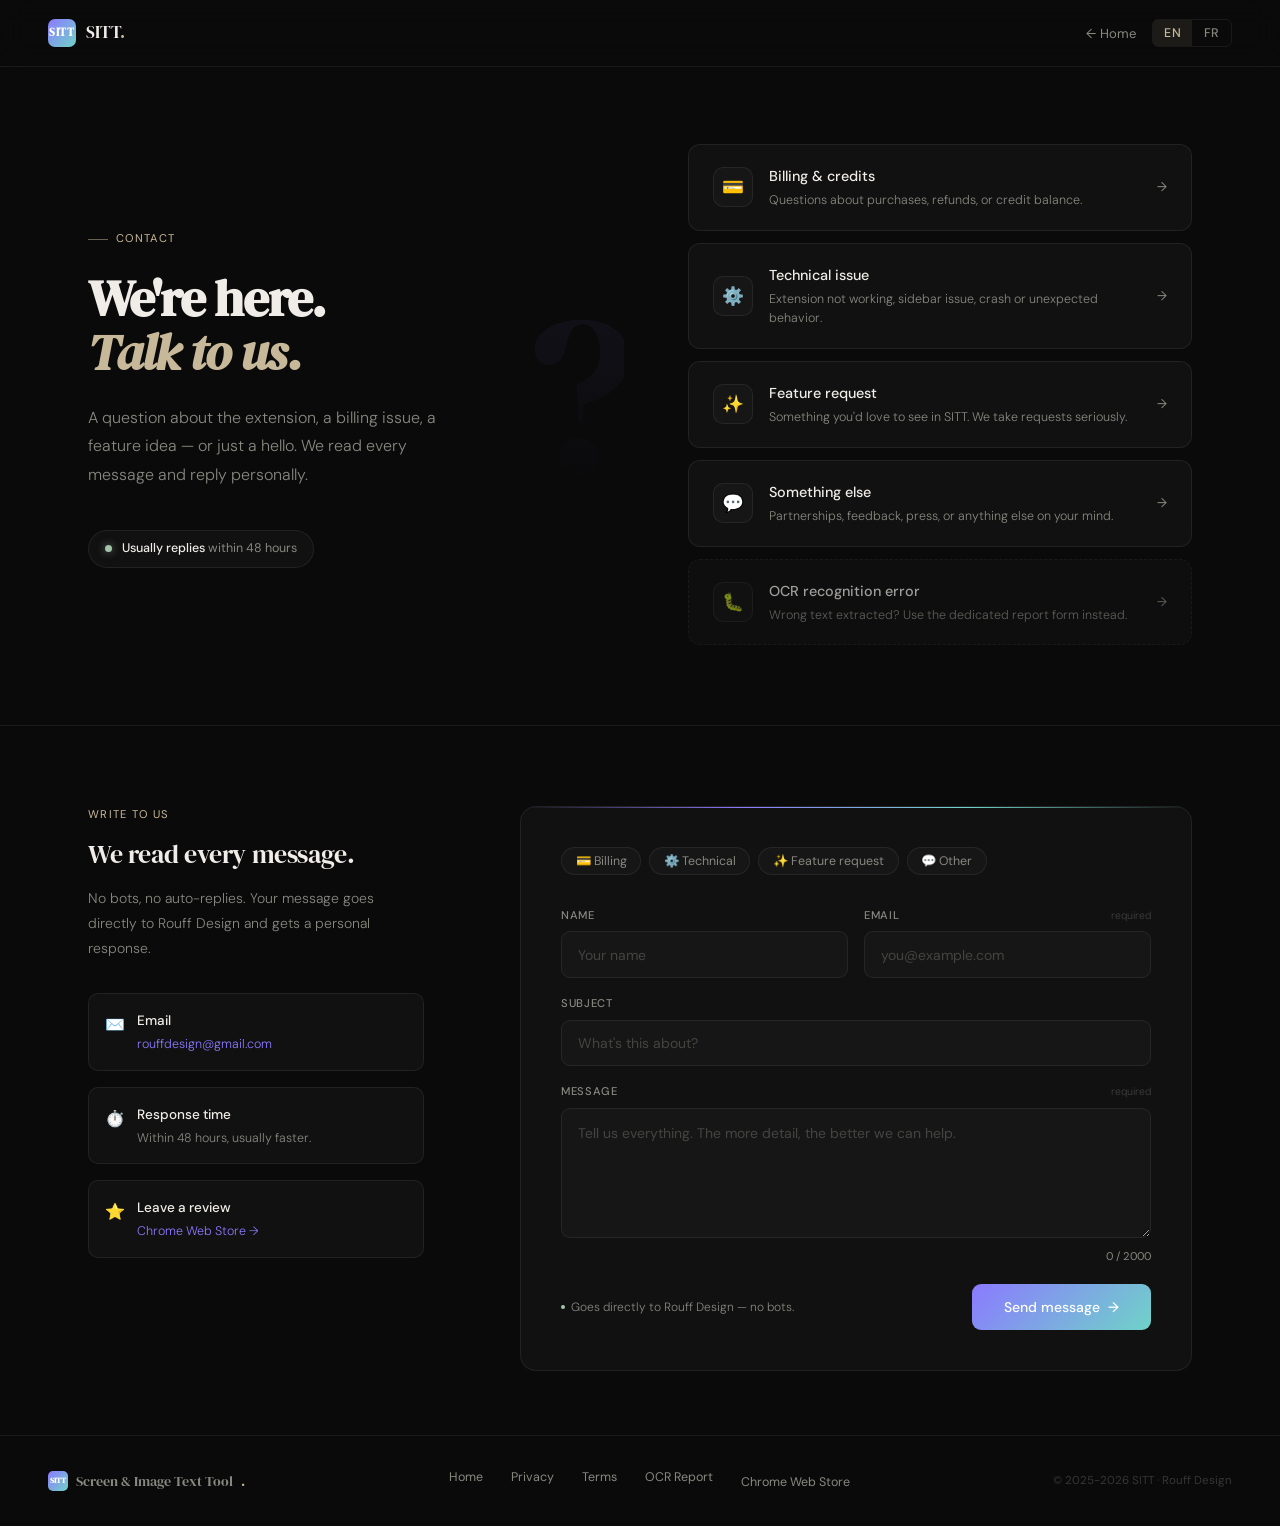
==== commit d8ee5d6b: "Consolidate on Cloudflare: point the site at the Worker backend, drop Vercel The site was live on Cl" ====
--- a/contact.html
+++ b/contact.html
@@ -1,131 +1,1234 @@
 <!DOCTYPE html>
 <html lang="en">
+
 <head>
   <meta charset="UTF-8">
   <meta name="viewport" content="width=device-width, initial-scale=1.0">
   <title>Contact — SITT</title>
+  <link rel="icon" type="image/svg+xml"
+    href="data:image/svg+xml,<svg xmlns='http://www.w3.org/2000/svg' viewBox='0 0 64 64'><defs><linearGradient id='g' x1='0%25' y1='0%25' x2='100%25' y2='100%25'><stop offset='0%25' stop-color='%238b7aff'/><stop offset='100%25' stop-color='%236fd3c8'/></linearGradient></defs><rect width='64' height='64' rx='14' fill='url(%23g)'/><text x='32' y='44' font-family='Georgia,serif' font-size='22' font-weight='bold' fill='white' text-anchor='middle' letter-spacing='1'>SITT</text></svg>">
   <link rel="preconnect" href="https://fonts.googleapis.com">
-  <link href="https://fonts.googleapis.com/css2?family=Space+Grotesk:wght@400;500;600;700&display=swap" rel="stylesheet">
-  <link rel="stylesheet" href="shared.css">
+  <link
+    href="https://fonts.googleapis.com/css2?family=DM+Serif+Display:ital@0;1&family=DM+Sans:wght@300;400;500&display=swap"
+    rel="stylesheet">
   <style>
-    .contact-wrap { max-width: 560px; margin: 0 auto; padding: 100px 24px 80px; }
-    .contact-card { background: var(--surface); border: 1px solid var(--border); border-radius: 14px; padding: 32px; margin-top: 32px; }
-    .field { display: flex; flex-direction: column; gap: 6px; margin-bottom: 18px; }
-    .field label { font-size: 12px; font-weight: 600; color: var(--muted); text-transform: uppercase; letter-spacing: .06em; }
-    .field input, .field textarea { background: var(--surface2); border: 1px solid var(--border); border-radius: 8px; padding: 10px 14px; font-family: inherit; font-size: 14px; color: var(--text); outline: none; transition: border-color .2s; width: 100%; }
-    .field input:focus, .field textarea:focus { border-color: var(--blue); }
-    .field input::placeholder, .field textarea::placeholder { color: var(--muted); opacity: .5; }
-    .field textarea { resize: vertical; min-height: 120px; }
-    .submit-btn { width: 100%; padding: 13px; background: var(--blue); color: #fff; border: none; border-radius: 10px; font-size: 15px; font-weight: 600; font-family: inherit; cursor: pointer; transition: opacity .2s; margin-top: 4px; }
-    .submit-btn:hover { opacity: .88; }
-    .submit-btn:disabled { opacity: .5; cursor: not-allowed; }
-    .success { display: none; text-align: center; padding: 24px 0 8px; }
-    .success-icon { font-size: 36px; margin-bottom: 12px; }
-    .success h3 { font-size: 18px; font-weight: 600; margin-bottom: 8px; }
-    .success p { font-size: 14px; color: var(--muted); margin-bottom: 20px; }
-    .back-link { display: inline-flex; align-items: center; gap: 6px; font-size: 14px; color: var(--muted); text-decoration: none; margin-bottom: 28px; transition: color .15s; }
-    .back-link:hover { color: var(--text); }
-    .page-heading { font-size: clamp(24px,4vw,34px); font-weight: 700; letter-spacing: -0.03em; margin-bottom: 10px; }
-    .page-label { font-size: 11px; font-weight: 700; letter-spacing: .14em; text-transform: uppercase; color: var(--blue); margin-bottom: 10px; }
-    .page-desc { color: var(--muted); font-size: 15px; }
+    *,
+    *::before,
+    *::after {
+      box-sizing: border-box;
+      margin: 0;
+      padding: 0;
+    }
+
+    :root {
+      --bg: #0a0a0a;
+      --surface: #111111;
+      --surface-2: #161616;
+      --border: rgba(255, 255, 255, 0.07);
+      --border-h: rgba(255, 255, 255, 0.14);
+      --text: #f0ede8;
+      --muted: #888880;
+      --accent: #c8b89a;
+      --accent-dim: rgba(200, 184, 154, 0.10);
+      --pro: #8b7aff;
+      --pro-end: #6fd3c8;
+      --pro-dim: rgba(139, 122, 255, 0.08);
+      --pro-border: rgba(139, 122, 255, 0.2);
+      --green: #a3c4a8;
+    }
+
+    html {
+      scroll-behavior: smooth;
+    }
+
+    body {
+      font-family: 'DM Sans', sans-serif;
+      background: var(--bg);
+      color: var(--text);
+      font-size: 16px;
+      line-height: 1.6;
+      -webkit-font-smoothing: antialiased;
+      min-height: 100vh;
+      display: flex;
+      flex-direction: column;
+      overflow-x: hidden;
+    }
+
+    /* ── NAV ── */
+    nav {
+      position: fixed;
+      top: 0;
+      left: 0;
+      right: 0;
+      z-index: 100;
+      display: flex;
+      align-items: center;
+      justify-content: space-between;
+      padding: 1.2rem 3rem;
+      border-bottom: 1px solid var(--border);
+      background: rgba(10, 10, 10, 0.9);
+      backdrop-filter: blur(14px);
+    }
+
+    .nav-logo {
+      display: flex;
+      align-items: center;
+      gap: 0.65rem;
+      text-decoration: none;
+    }
+
+    .nav-logo-icon {
+      width: 28px;
+      height: 28px;
+      border-radius: 7px;
+      background: linear-gradient(135deg, var(--pro), var(--pro-end));
+      display: flex;
+      align-items: center;
+      justify-content: center;
+      font-family: 'DM Serif Display', serif;
+      font-size: 0.7rem;
+      color: white;
+      font-weight: bold;
+      letter-spacing: 0.05em;
+    }
+
+    .nav-logo-name {
+      font-family: 'DM Serif Display', serif;
+      font-size: 1.05rem;
+      color: var(--text);
+    }
+
+    .nav-logo-name span {
+      color: var(--accent);
+    }
+
+    .nav-right {
+      display: flex;
+      align-items: center;
+      gap: 1rem;
+    }
+
+    .lang-toggle {
+      display: flex;
+      border: 1px solid var(--border);
+      border-radius: 6px;
+      overflow: hidden;
+    }
+
+    .lang-btn {
+      background: none;
+      border: none;
+      cursor: pointer;
+      padding: 0.3rem 0.7rem;
+      font-family: 'DM Sans', sans-serif;
+      font-size: 0.78rem;
+      font-weight: 500;
+      letter-spacing: 0.05em;
+      color: var(--muted);
+      transition: all 0.18s;
+    }
+
+    .lang-btn.active {
+      background: var(--accent-dim);
+      color: var(--accent);
+    }
+
+    .nav-back {
+      font-size: 0.82rem;
+      color: var(--muted);
+      text-decoration: none;
+      transition: color 0.2s;
+    }
+
+    .nav-back:hover {
+      color: var(--text);
+    }
+
+    /* ── HERO ── */
+    .hero {
+      padding: 9rem 3rem 5rem;
+      display: grid;
+      grid-template-columns: 1fr 1fr;
+      gap: 6rem;
+      align-items: center;
+      max-width: 1200px;
+      margin: 0 auto;
+      width: 100%;
+    }
+
+    .hero-left {
+      position: relative;
+    }
+
+    .hero-eyebrow {
+      display: inline-flex;
+      align-items: center;
+      gap: 0.5rem;
+      font-size: 0.7rem;
+      letter-spacing: 0.12em;
+      text-transform: uppercase;
+      color: var(--accent);
+      margin-bottom: 1.5rem;
+    }
+
+    .hero-eyebrow::before {
+      content: '';
+      display: block;
+      width: 20px;
+      height: 1px;
+      background: var(--accent);
+      opacity: 0.5;
+    }
+
+    .hero h1 {
+      font-family: 'DM Serif Display', serif;
+      font-size: clamp(2.4rem, 4vw, 4rem);
+      line-height: 1.05;
+      letter-spacing: -0.025em;
+      margin-bottom: 1.5rem;
+    }
+
+    .hero h1 em {
+      font-style: italic;
+      color: var(--accent);
+    }
+
+    .hero-desc {
+      font-size: 1rem;
+      color: var(--muted);
+      font-weight: 300;
+      line-height: 1.8;
+      max-width: 380px;
+      margin-bottom: 2.5rem;
+    }
+
+    /* Response time pill */
+    .response-pill {
+      display: inline-flex;
+      align-items: center;
+      gap: 0.6rem;
+      background: var(--surface);
+      border: 1px solid var(--border);
+      padding: 0.5rem 1rem;
+      border-radius: 100px;
+      font-size: 0.78rem;
+      color: var(--muted);
+    }
+
+    .response-dot {
+      width: 7px;
+      height: 7px;
+      border-radius: 50%;
+      background: var(--green);
+      box-shadow: 0 0 8px rgba(163, 196, 168, 0.6);
+      animation: blink 2s ease-in-out infinite;
+    }
+
+    @keyframes blink {
+
+      0%,
+      100% {
+        opacity: 1;
+      }
+
+      50% {
+        opacity: 0.4;
+      }
+    }
+
+    .response-pill strong {
+      color: var(--text);
+      font-weight: 500;
+    }
+
+    /* Big decorative number */
+    .hero-deco {
+      position: absolute;
+      right: -2rem;
+      top: 50%;
+      transform: translateY(-50%);
+      font-family: 'DM Serif Display', serif;
+      font-size: 14rem;
+      line-height: 1;
+      background: linear-gradient(180deg, rgba(139, 122, 255, 0.07) 0%, transparent 100%);
+      -webkit-background-clip: text;
+      -webkit-text-fill-color: transparent;
+      background-clip: text;
+      pointer-events: none;
+      user-select: none;
+      letter-spacing: -0.05em;
+    }
+
+    /* ── TOPICS ── */
+    .hero-right {
+      display: flex;
+      flex-direction: column;
+      gap: 0.75rem;
+    }
+
+    .topic-card {
+      background: var(--surface);
+      border: 1px solid var(--border);
+      border-radius: 12px;
+      padding: 1.25rem 1.5rem;
+      display: flex;
+      align-items: center;
+      gap: 1rem;
+      cursor: pointer;
+      transition: all 0.2s;
+      position: relative;
+      overflow: hidden;
+      text-decoration: none;
+    }
+
+    .topic-card::before {
+      content: '';
+      position: absolute;
+      left: 0;
+      top: 0;
+      bottom: 0;
+      width: 3px;
+      background: linear-gradient(180deg, var(--pro), var(--pro-end));
+      opacity: 0;
+      transition: opacity 0.2s;
+    }
+
+    .topic-card:hover {
+      border-color: var(--pro-border);
+      transform: translateX(4px);
+    }
+
+    .topic-card:hover::before {
+      opacity: 1;
+    }
+
+    .topic-card.active-topic {
+      border-color: var(--pro-border);
+      background: rgba(139, 122, 255, 0.04);
+    }
+
+    .topic-card.active-topic::before {
+      opacity: 1;
+    }
+
+    .topic-icon {
+      width: 40px;
+      height: 40px;
+      border-radius: 10px;
+      flex-shrink: 0;
+      background: var(--surface-2);
+      border: 1px solid var(--border);
+      display: flex;
+      align-items: center;
+      justify-content: center;
+      font-size: 1.1rem;
+    }
+
+    .topic-info {
+      flex: 1;
+    }
+
+    .topic-title {
+      font-size: 0.9rem;
+      font-weight: 500;
+      color: var(--text);
+      margin-bottom: 0.2rem;
+    }
+
+    .topic-desc {
+      font-size: 0.78rem;
+      color: var(--muted);
+      font-weight: 300;
+      line-height: 1.5;
+    }
+
+    .topic-arrow {
+      font-size: 0.8rem;
+      color: var(--muted);
+      transition: transform 0.2s, color 0.2s;
+    }
+
+    .topic-card:hover .topic-arrow {
+      transform: translateX(3px);
+      color: var(--pro);
+    }
+
+    /* ── DIVIDER ── */
+    .page-divider {
+      border: none;
+      border-top: 1px solid var(--border);
+    }
+
+    /* ── FORM SECTION ── */
+    .form-section {
+      flex: 1;
+      padding: 5rem 3rem 4rem;
+      max-width: 1200px;
+      margin: 0 auto;
+      width: 100%;
+    }
+
+    .form-section-inner {
+      display: grid;
+      grid-template-columns: 1fr 2fr;
+      gap: 6rem;
+      align-items: start;
+    }
+
+    /* Left info */
+    .form-info-label {
+      font-size: 0.7rem;
+      letter-spacing: 0.12em;
+      text-transform: uppercase;
+      color: var(--accent);
+      margin-bottom: 1rem;
+    }
+
+    .form-info-title {
+      font-family: 'DM Serif Display', serif;
+      font-size: 1.6rem;
+      letter-spacing: -0.015em;
+      line-height: 1.15;
+      margin-bottom: 1rem;
+      color: var(--text);
+    }
+
+    .form-info-desc {
+      font-size: 0.875rem;
+      color: var(--muted);
+      font-weight: 300;
+      line-height: 1.8;
+      margin-bottom: 2rem;
+    }
+
+    /* Info items */
+    .info-items {
+      display: flex;
+      flex-direction: column;
+      gap: 1rem;
+    }
+
+    .info-item {
+      display: flex;
+      align-items: flex-start;
+      gap: 0.75rem;
+      padding: 1rem;
+      background: var(--surface);
+      border: 1px solid var(--border);
+      border-radius: 10px;
+    }
+
+    .info-item-icon {
+      font-size: 1rem;
+      flex-shrink: 0;
+      margin-top: 0.1rem;
+    }
+
+    .info-item-title {
+      font-size: 0.845rem;
+      font-weight: 500;
+      color: var(--text);
+      margin-bottom: 0.2rem;
+    }
+
+    .info-item-val {
+      font-size: 0.78rem;
+      color: var(--muted);
+      font-weight: 300;
+      line-height: 1.5;
+    }
+
+    .info-item-val a {
+      color: var(--pro);
+      text-decoration: none;
+    }
+
+    .info-item-val a:hover {
+      text-decoration: underline;
+    }
+
+    /* ── FORM ── */
+    .contact-form {
+      background: var(--surface);
+      border: 1px solid var(--border);
+      border-radius: 16px;
+      padding: 2.5rem;
+      position: relative;
+      overflow: hidden;
+    }
+
+    /* Subtle gradient top border */
+    .contact-form::before {
+      content: '';
+      position: absolute;
+      top: 0;
+      left: 0;
+      right: 0;
+      height: 1px;
+      background: linear-gradient(90deg, transparent, var(--pro), var(--pro-end), transparent);
+    }
+
+    .form-subject-pills {
+      display: flex;
+      flex-wrap: wrap;
+      gap: 0.5rem;
+      margin-bottom: 2rem;
+    }
+
+    .subject-pill {
+      background: var(--surface-2);
+      border: 1px solid var(--border);
+      border-radius: 100px;
+      padding: 0.3rem 0.85rem;
+      font-size: 0.775rem;
+      color: var(--muted);
+      cursor: pointer;
+      transition: all 0.18s;
+      font-family: 'DM Sans', sans-serif;
+      font-weight: 400;
+    }
+
+    .subject-pill:hover {
+      border-color: var(--border-h);
+      color: var(--text);
+    }
+
+    .subject-pill.active {
+      background: var(--pro-dim);
+      border-color: var(--pro-border);
+      color: var(--pro);
+    }
+
+    .form-row {
+      display: grid;
+      grid-template-columns: 1fr 1fr;
+      gap: 1rem;
+    }
+
+    .form-field {
+      display: flex;
+      flex-direction: column;
+      gap: 0.4rem;
+      margin-bottom: 1.1rem;
+    }
+
+    .form-label {
+      font-size: 0.7rem;
+      font-weight: 500;
+      color: var(--muted);
+      letter-spacing: 0.06em;
+      text-transform: uppercase;
+      display: flex;
+      justify-content: space-between;
+      align-items: center;
+    }
+
+    .form-label-opt {
+      font-size: 0.65rem;
+      color: rgba(255, 255, 255, 0.2);
+      text-transform: none;
+      letter-spacing: 0;
+      font-weight: 300;
+    }
+
+    .form-input,
+    .form-textarea {
+      background: var(--surface-2);
+      border: 1px solid var(--border);
+      border-radius: 9px;
+      padding: 0.82rem 1rem;
+      font-family: 'DM Sans', sans-serif;
+      font-size: 0.875rem;
+      color: var(--text);
+      transition: border-color 0.2s, box-shadow 0.2s;
+      outline: none;
+      width: 100%;
+    }
+
+    .form-input::placeholder,
+    .form-textarea::placeholder {
+      color: var(--muted);
+      opacity: 0.4;
+    }
+
+    .form-input:focus,
+    .form-textarea:focus {
+      border-color: var(--pro-border);
+      box-shadow: 0 0 0 3px rgba(139, 122, 255, 0.07);
+    }
+
+    .form-textarea {
+      resize: vertical;
+      min-height: 130px;
+      line-height: 1.65;
+    }
+
+    .form-actions {
+      display: flex;
+      align-items: center;
+      justify-content: space-between;
+      gap: 1rem;
+      flex-wrap: wrap;
+      margin-top: 0.5rem;
+    }
+
+    .form-note {
+      font-size: 0.75rem;
+      color: var(--muted);
+      font-weight: 300;
+      line-height: 1.5;
+      display: flex;
+      align-items: center;
+      gap: 0.4rem;
+    }
+
+    .form-note-dot {
+      width: 4px;
+      height: 4px;
+      border-radius: 50%;
+      background: var(--green);
+      flex-shrink: 0;
+    }
+
+    .form-btn {
+      background: linear-gradient(135deg, var(--pro), var(--pro-end));
+      color: white;
+      border: none;
+      padding: 0.9rem 2rem;
+      border-radius: 9px;
+      font-family: 'DM Sans', sans-serif;
+      font-size: 0.875rem;
+      font-weight: 500;
+      cursor: pointer;
+      transition: all 0.2s;
+      display: flex;
+      align-items: center;
+      gap: 0.5rem;
+      white-space: nowrap;
+    }
+
+    .form-btn:hover {
+      opacity: 0.88;
+      transform: translateY(-1px);
+    }
+
+    .form-btn:active {
+      transform: translateY(0);
+    }
+
+    /* Char counter */
+    .char-counter {
+      font-size: 0.7rem;
+      color: var(--muted);
+      text-align: right;
+      margin-top: 0.25rem;
+    }
+
+    .char-counter.warn {
+      color: var(--accent);
+    }
+
+    /* Success */
+    .form-success {
+      display: none;
+      text-align: center;
+      padding: 3rem 2rem;
+    }
+
+    .success-glow {
+      width: 72px;
+      height: 72px;
+      border-radius: 50%;
+      background: linear-gradient(135deg, var(--pro), var(--pro-end));
+      display: flex;
+      align-items: center;
+      justify-content: center;
+      font-size: 1.75rem;
+      margin: 0 auto 1.5rem;
+      box-shadow: 0 0 40px rgba(139, 122, 255, 0.3);
+      animation: pop 0.5s cubic-bezier(0.175, 0.885, 0.32, 1.275);
+    }
+
+    @keyframes pop {
+      0% {
+        transform: scale(0);
+      }
+
+      100% {
+        transform: scale(1);
+      }
+    }
+
+    .success-title {
+      font-family: 'DM Serif Display', serif;
+      font-size: 1.5rem;
+      margin-bottom: 0.75rem;
+    }
+
+    .success-desc {
+      font-size: 0.875rem;
+      color: var(--muted);
+      font-weight: 300;
+      line-height: 1.75;
+      margin-bottom: 1.75rem;
+    }
+
+    .success-links {
+      display: flex;
+      gap: 1rem;
+      justify-content: center;
+      flex-wrap: wrap;
+    }
+
+    .success-link {
+      font-size: 0.82rem;
+      color: var(--muted);
+      text-decoration: none;
+      transition: color 0.2s;
+      display: flex;
+      align-items: center;
+      gap: 0.3rem;
+    }
+
+    .success-link:hover {
+      color: var(--text);
+    }
+
+    /* ── FOOTER ── */
+    footer {
+      border-top: 1px solid var(--border);
+      padding: 2rem 3rem;
+      display: flex;
+      align-items: center;
+      justify-content: space-between;
+      flex-wrap: wrap;
+      gap: 1rem;
+    }
+
+    .footer-logo {
+      display: flex;
+      align-items: center;
+      gap: 0.5rem;
+      font-family: 'DM Serif Display', serif;
+      font-size: 0.9rem;
+      color: var(--muted);
+    }
+
+    .footer-logo-icon {
+      width: 20px;
+      height: 20px;
+      border-radius: 5px;
+      background: linear-gradient(135deg, var(--pro), var(--pro-end));
+      display: flex;
+      align-items: center;
+      justify-content: center;
+      font-size: 0.48rem;
+      font-weight: bold;
+      color: white;
+      font-family: 'DM Serif Display', serif;
+    }
+
+    .footer-logo span {
+      color: var(--accent);
+    }
+
+    .footer-links {
+      display: flex;
+      gap: 1.75rem;
+      list-style: none;
+    }
+
+    .footer-links a {
+      font-size: 0.78rem;
+      color: var(--muted);
+      text-decoration: none;
+      transition: color 0.2s;
+    }
+
+    .footer-links a:hover {
+      color: var(--text);
+    }
+
+    .footer-copy {
+      font-size: 0.72rem;
+      color: rgba(255, 255, 255, 0.18);
+    }
+
+    /* ── LANG ── */
+    [data-lang] {
+      display: none;
+    }
+
+    .lang-en [data-lang="en"] {
+      display: block;
+    }
+
+    .lang-fr [data-lang="fr"] {
+      display: block;
+    }
+
+    span[data-lang] {
+      display: none;
+    }
+
+    .lang-en span[data-lang="en"] {
+      display: inline;
+    }
+
+    .lang-fr span[data-lang="fr"] {
+      display: inline;
+    }
+
+    /* ── RESPONSIVE ── */
+    @media (max-width: 1000px) {
+      .hero {
+        grid-template-columns: 1fr;
+        gap: 3rem;
+      }
+
+      .hero-deco {
+        display: none;
+      }
+
+      .form-section-inner {
+        grid-template-columns: 1fr;
+        gap: 3rem;
+      }
+    }
+
+    @media (max-width: 700px) {
+      nav {
+        padding: 1rem 1.5rem;
+      }
+
+      .hero {
+        padding: 7rem 1.5rem 3rem;
+      }
+
+      .form-section {
+        padding: 3rem 1.5rem 3rem;
+      }
+
+      .form-row {
+        grid-template-columns: 1fr;
+      }
+
+      .contact-form {
+        padding: 1.75rem;
+      }
+
+      footer {
+        flex-direction: column;
+        text-align: center;
+        gap: 1rem;
+      }
+    }
   </style>
 </head>
+
 <body class="lang-en">
 
-<nav>
-  <a href="/" class="nav-logo">SITT<span>.</span></a>
-  <div class="nav-links">
-    <a href="/#features"><span data-lang="en">Features</span><span data-lang="fr">Fonctionnalités</span></a>
-    <a href="/#pricing"><span data-lang="en">Pricing</span><span data-lang="fr">Tarifs</span></a>
-    <a href="/contact.html">Contact</a>
+  <!-- NAV -->
+  <nav>
+    <a href="/" class="nav-logo">
+      <div class="nav-logo-icon">SITT</div>
+      <span class="nav-logo-name">SITT<span>.</span></span>
+    </a>
+    <div class="nav-right">
+      <a href="/" class="nav-back">
+        <span data-lang="en">← Home</span>
+        <span data-lang="fr">← Accueil</span>
+      </a>
+      <div class="lang-toggle">
+        <button class="lang-btn active" onclick="setLang('en')">EN</button>
+        <button class="lang-btn" onclick="setLang('fr')">FR</button>
+      </div>
+    </div>
+  </nav>
+
+  <!-- HERO -->
+  <div class="hero">
+    <div class="hero-left">
+      <div class="hero-eyebrow">
+        <span data-lang="en">Contact</span>
+        <span data-lang="fr">Contact</span>
+      </div>
+      <h1 data-lang="en">We're here.<br><em>Talk to us.</em></h1>
+      <h1 data-lang="fr">On est là.<br><em>Parlez-nous.</em></h1>
+      <p class="hero-desc" data-lang="en">A question about the extension, a billing issue, a feature idea — or just a
+        hello. We read every message and reply personally.</p>
+      <p class="hero-desc" data-lang="fr">Une question sur l'extension, un problème de facturation, une idée de
+        fonctionnalité — ou juste un bonjour. Nous lisons chaque message et répondons personnellement.</p>
+      <div class="response-pill">
+        <span class="response-dot"></span>
+        <span data-lang="en"><strong>Usually replies</strong> within 48 hours</span>
+        <span data-lang="fr"><strong>Répond généralement</strong> sous 48 heures</span>
+      </div>
+      <div class="hero-deco">?</div>
+    </div>
+
+    <div class="hero-right">
+      <!-- Topic cards — clicking pre-fills the subject pill -->
+      <a class="topic-card" onclick="selectTopic('billing'); return false;" href="#">
+        <div class="topic-icon">💳</div>
+        <div class="topic-info">
+          <div class="topic-title" data-lang="en">Billing & credits</div>
+          <div class="topic-title" data-lang="fr">Facturation & crédits</div>
+          <div class="topic-desc" data-lang="en">Questions about purchases, refunds, or credit balance.</div>
+          <div class="topic-desc" data-lang="fr">Questions sur les achats, remboursements ou solde de crédits.</div>
+        </div>
+        <span class="topic-arrow">→</span>
+      </a>
+
+      <a class="topic-card" onclick="selectTopic('technical'); return false;" href="#">
+        <div class="topic-icon">⚙️</div>
+        <div class="topic-info">
+          <div class="topic-title" data-lang="en">Technical issue</div>
+          <div class="topic-title" data-lang="fr">Problème technique</div>
+          <div class="topic-desc" data-lang="en">Extension not working, sidebar issue, crash or unexpected behavior.
+          </div>
+          <div class="topic-desc" data-lang="fr">Extension qui ne fonctionne pas, problème de sidebar, crash.</div>
+        </div>
+        <span class="topic-arrow">→</span>
+      </a>
+
+      <a class="topic-card" onclick="selectTopic('feature'); return false;" href="#">
+        <div class="topic-icon">✨</div>
+        <div class="topic-info">
+          <div class="topic-title" data-lang="en">Feature request</div>
+          <div class="topic-title" data-lang="fr">Demande de fonctionnalité</div>
+          <div class="topic-desc" data-lang="en">Something you'd love to see in SITT. We take requests seriously.</div>
+          <div class="topic-desc" data-lang="fr">Quelque chose que vous aimeriez voir dans SITT. On prend les demandes
+            au sérieux.</div>
+        </div>
+        <span class="topic-arrow">→</span>
+      </a>
+
+      <a class="topic-card" onclick="selectTopic('other'); return false;" href="#">
+        <div class="topic-icon">💬</div>
+        <div class="topic-info">
+          <div class="topic-title" data-lang="en">Something else</div>
+          <div class="topic-title" data-lang="fr">Autre chose</div>
+          <div class="topic-desc" data-lang="en">Partnerships, feedback, press, or anything else on your mind.</div>
+          <div class="topic-desc" data-lang="fr">Partenariats, retours, presse, ou autre chose.</div>
+        </div>
+        <span class="topic-arrow">→</span>
+      </a>
+
+      <!-- OCR report shortcut -->
+      <a href="/report" class="topic-card" style="border-style: dashed; opacity: 0.65;">
+        <div class="topic-icon">🐛</div>
+        <div class="topic-info">
+          <div class="topic-title" data-lang="en">OCR recognition error</div>
+          <div class="topic-title" data-lang="fr">Erreur de reconnaissance OCR</div>
+          <div class="topic-desc" data-lang="en">Wrong text extracted? Use the dedicated report form instead.</div>
+          <div class="topic-desc" data-lang="fr">Texte extrait incorrect ? Utilisez le formulaire de signalement dédié.
+          </div>
+        </div>
+        <span class="topic-arrow">→</span>
+      </a>
+    </div>
   </div>
-  <div class="nav-right">
-    <div class="lang-toggle">
-      <button type="button" class="lang-btn active" onclick="setLang('en')">EN</button>
-      <button type="button" class="lang-btn" onclick="setLang('fr')">FR</button>
+
+  <hr class="page-divider">
+
+  <!-- FORM SECTION -->
+  <div class="form-section">
+    <div class="form-section-inner">
+
+      <!-- Left info -->
+      <div>
+        <div class="form-info-label">
+          <span data-lang="en">Write to us</span>
+          <span data-lang="fr">Écrivez-nous</span>
+        </div>
+        <div class="form-info-title" data-lang="en">We read every message.</div>
+        <div class="form-info-title" data-lang="fr">Nous lisons chaque message.</div>
+        <p class="form-info-desc" data-lang="en">No bots, no auto-replies. Your message goes directly to Rouff Design
+          and gets a personal response.</p>
+        <p class="form-info-desc" data-lang="fr">Pas de bots, pas de réponses automatiques. Votre message va directement
+          chez Rouff Design et reçoit une réponse personnelle.</p>
+
+        <div class="info-items">
+          <div class="info-item">
+            <span class="info-item-icon">✉️</span>
+            <div>
+              <div class="info-item-title">Email</div>
+              <div class="info-item-val"><a href="mailto:rouffdesign@gmail.com">rouffdesign@gmail.com</a></div>
+            </div>
+          </div>
+          <div class="info-item">
+            <span class="info-item-icon">⏱️</span>
+            <div>
+              <div class="info-item-title" data-lang="en">Response time</div>
+              <div class="info-item-title" data-lang="fr">Délai de réponse</div>
+              <div class="info-item-val" data-lang="en">Within 48 hours, usually faster.</div>
+              <div class="info-item-val" data-lang="fr">Sous 48 heures, souvent moins.</div>
+            </div>
+          </div>
+          <div class="info-item">
+            <span class="info-item-icon">⭐</span>
+            <div>
+              <div class="info-item-title" data-lang="en">Leave a review</div>
+              <div class="info-item-title" data-lang="fr">Laisser un avis</div>
+              <div class="info-item-val">
+                <a href="https://chromewebstore.google.com/detail/sitt/joenimodijoophmdlgpgblkjfgenplgg" target="_blank"
+                  data-lang="en">Chrome Web Store →</a>
+                <a href="https://chromewebstore.google.com/detail/sitt/joenimodijoophmdlgpgblkjfgenplgg" target="_blank"
+                  data-lang="fr">Chrome Web Store →</a>
+              </div>
+            </div>
+          </div>
+        </div>
+      </div>
+
+      <!-- Form -->
+      <div class="contact-form" id="contact-form-wrap">
+
+        <!-- SUCCESS -->
+        <div class="form-success" id="form-success">
+          <div class="success-glow">✓</div>
+          <div class="success-title" data-lang="en">Message sent.</div>
+          <div class="success-title" data-lang="fr">Message envoyé.</div>
+          <p class="success-desc" data-lang="en">Thanks for reaching out. We'll get back to you within 48 hours at the
+            email you provided.</p>
+          <p class="success-desc" data-lang="fr">Merci de nous avoir contactés. Nous vous répondrons sous 48 heures à
+            l'email que vous avez fourni.</p>
+          <div class="success-links">
+            <a href="/" class="success-link"><span data-lang="en">← Back to home</span><span data-lang="fr">← Retour à
+                l'accueil</span></a>
+            <a href="https://chromewebstore.google.com/detail/sitt/joenimodijoophmdlgpgblkjfgenplgg" target="_blank"
+              class="success-link">
+              <span data-lang="en">Chrome Web Store →</span>
+              <span data-lang="fr">Chrome Web Store →</span>
+            </a>
+          </div>
+        </div>
+
+        <!-- FORM BODY -->
+        <div id="form-body">
+
+          <!-- Subject pills -->
+          <div class="form-subject-pills" id="pills">
+            <button class="subject-pill" data-val="billing" onclick="togglePill(this)">
+              <span data-lang="en">💳 Billing</span>
+              <span data-lang="fr">💳 Facturation</span>
+            </button>
+            <button class="subject-pill" data-val="technical" onclick="togglePill(this)">
+              <span data-lang="en">⚙️ Technical</span>
+              <span data-lang="fr">⚙️ Technique</span>
+            </button>
+            <button class="subject-pill" data-val="feature" onclick="togglePill(this)">
+              <span data-lang="en">✨ Feature request</span>
+              <span data-lang="fr">✨ Fonctionnalité</span>
+            </button>
+            <button class="subject-pill" data-val="other" onclick="togglePill(this)">
+              <span data-lang="en">💬 Other</span>
+              <span data-lang="fr">💬 Autre</span>
+            </button>
+          </div>
+
+          <!-- Row: name + email -->
+          <div class="form-row">
+            <div class="form-field">
+              <label class="form-label" for="c-name">
+                <span data-lang="en">Name</span>
+                <span data-lang="fr">Nom</span>
+              </label>
+              <input type="text" id="c-name" class="form-input" data-ph-en="Your name" data-ph-fr="Votre nom"
+                placeholder="Your name">
+            </div>
+            <div class="form-field">
+              <label class="form-label" for="c-email">
+                <span data-lang="en">Email</span>
+                <span data-lang="fr">Email</span>
+                <span class="form-label-opt" data-lang="en">required</span>
+                <span class="form-label-opt" data-lang="fr">requis</span>
+              </label>
+              <input type="email" id="c-email" class="form-input" data-ph-en="you@example.com"
+                data-ph-fr="vous@exemple.com" placeholder="you@example.com">
+              <div id="c-email-error" style="display:none; margin-top:0.45rem; font-size:0.78rem; color:#ff9f9f;">
+                <span data-lang="en">Please enter a valid email address.</span>
+                <span data-lang="fr">Veuillez entrer une adresse email valide.</span>
+              </div>
+            </div>
+          </div>
+
+          <!-- Subject -->
+          <div class="form-field">
+            <label class="form-label" for="c-subject">
+              <span data-lang="en">Subject</span>
+              <span data-lang="fr">Sujet</span>
+            </label>
+            <input type="text" id="c-subject" class="form-input" data-ph-en="What's this about?"
+              data-ph-fr="De quoi s'agit-il ?" placeholder="What's this about?">
+          </div>
+
+          <!-- Message -->
+          <div class="form-field">
+            <label class="form-label" for="c-message">
+              <span data-lang="en">Message</span>
+              <span data-lang="fr">Message</span>
+              <span class="form-label-opt" data-lang="en">required</span>
+              <span class="form-label-opt" data-lang="fr">requis</span>
+            </label>
+            <textarea id="c-message" class="form-textarea"
+              data-ph-en="Tell us everything. The more detail, the better we can help."
+              data-ph-fr="Dites-nous tout. Plus de détails, mieux on peut aider."
+              placeholder="Tell us everything. The more detail, the better we can help." oninput="updateCounter(this)"
+              maxlength="2000"></textarea>
+            <div class="char-counter" id="char-counter">0 / 2000</div>
+          </div>
+
+          <!-- Actions -->
+          <div class="form-actions">
+            <div class="form-note">
+              <span class="form-note-dot"></span>
+              <span data-lang="en">Goes directly to Rouff Design — no bots.</span>
+              <span data-lang="fr">Va directement chez Rouff Design — pas de bots.</span>
+            </div>
+            <button class="form-btn" onclick="submitContact()">
+              <span data-lang="en">Send message</span>
+              <span data-lang="fr">Envoyer</span>
+              <span>→</span>
+            </button>
+          </div>
+
+        </div>
+      </div>
+
     </div>
-    <a href="https://chromewebstore.google.com/detail/sitt/joenimodijoophmdlgpgblkjfgenplgg" target="_blank" rel="noopener" class="nav-cta">
-      <span data-lang="en">Add to Chrome</span><span data-lang="fr">Ajouter à Chrome</span>
-    </a>
   </div>
-</nav>
-
-<div class="contact-wrap">
-  <a href="/" class="back-link">← <span data-lang="en">Back to SITT</span><span data-lang="fr">Retour à SITT</span></a>
-  <p class="page-label"><span data-lang="en">Contact</span><span data-lang="fr">Contact</span></p>
-  <h1 class="page-heading">
-    <span data-lang="en">We're here. Talk to us.</span>
-    <span data-lang="fr">On est là. Parlez-nous.</span>
-  </h1>
-  <p class="page-desc">
-    <span data-lang="en">Questions, feedback, bugs — we reply within 48 hours.</span>
-    <span data-lang="fr">Questions, retours, bugs — nous répondons sous 48h.</span>
-  </p>
-
-  <div class="contact-card" id="contact-form">
-    <div class="field">
-      <label><span data-lang="en">Name</span><span data-lang="fr">Nom</span></label>
-      <input type="text" id="c-name" placeholder="John Doe">
+
+  <!-- FOOTER -->
+  <footer>
+    <div class="footer-logo">
+      <div class="footer-logo-icon">SITT</div>
+      Screen &amp; Image Text Tool<span>.</span>
     </div>
-    <div class="field">
-      <label>Email</label>
-      <input type="email" id="c-email" placeholder="you@example.com">
-    </div>
-    <div class="field">
-      <label><span data-lang="en">Subject</span><span data-lang="fr">Sujet</span></label>
-      <input type="text" id="c-subject">
-    </div>
-    <div class="field">
-      <label><span data-lang="en">Message</span><span data-lang="fr">Message</span></label>
-      <textarea id="c-message"></textarea>
-    </div>
-    <button type="button" class="submit-btn" id="c-submit">
-      <span data-lang="en">Send message</span><span data-lang="fr">Envoyer le message</span>
-    </button>
-  </div>
-
-  <div class="contact-card success" id="c-success">
-    <div class="success-icon">✅</div>
-    <h3><span data-lang="en">Message sent!</span><span data-lang="fr">Message envoyé !</span></h3>
-    <p><span data-lang="en">We'll get back to you within 48 hours.</span><span data-lang="fr">Nous vous répondrons sous 48 heures.</span></p>
-    <a href="/" class="back-link">← <span data-lang="en">Back to SITT</span><span data-lang="fr">Retour à SITT</span></a>
-  </div>
-</div>
-
-<footer>
-  <div class="footer-logo">SITT<span>.</span> &nbsp;© 2025</div>
-  <ul class="footer-links">
-    <li><a href="/privacy.html">Privacy</a></li>
-    <li><a href="/terms.html">Terms</a></li>
-    <li><a href="/contact.html">Contact</a></li>
-  </ul>
-</footer>
-
-<script>
-document.getElementById('c-submit').addEventListener('click', async () => {
-  const btn = document.getElementById('c-submit');
-  const email = document.getElementById('c-email').value.trim();
-  const message = document.getElementById('c-message').value.trim();
-  if (!email || !message) return;
-  btn.disabled = true;
-  try {
-    await fetch('https://backend.kokoukoumassi27.workers.dev/api/contact', {
-      method: 'POST',
-      headers: { 'Content-Type': 'application/json' },
-      body: JSON.stringify({
-        name: document.getElementById('c-name').value || '',
-        email,
-        subject: document.getElementById('c-subject').value || 'Contact SITT',
-        message,
-        source: 'landing-contact'
+    <ul class="footer-links">
+      <li><a href="/" data-lang="en">Home</a><a href="/" data-lang="fr">Accueil</a></li>
+      <li><a href="/privacy" data-lang="en">Privacy</a><a href="/privacy" data-lang="fr">Confidentialité</a></li>
+      <li><a href="/terms" data-lang="en">Terms</a><a href="/terms" data-lang="fr">CGU</a></li>
+      <li><a href="/report" data-lang="en">OCR Report</a><a href="/report" data-lang="fr">Signalement OCR</a></li>
+      <li><a href="https://chromewebstore.google.com/detail/sitt/joenimodijoophmdlgpgblkjfgenplgg"
+          target="_blank">Chrome Web Store</a></li>
+    </ul>
+    <div class="footer-copy">© 2025-2026 SITT · Rouff Design</div>
+  </footer>
+
+  <script>
+    // LANG
+    function setLang(lang) {
+      document.body.className = 'lang-' + lang;
+      document.querySelectorAll('.lang-btn').forEach(btn => {
+        btn.classList.toggle('active', btn.textContent.trim().toLowerCase() === lang);
+      });
+      document.querySelectorAll('[data-ph-' + lang + ']').forEach(el => {
+        el.placeholder = el.getAttribute('data-ph-' + lang);
+      });
+    }
+
+    // TOPIC CARDS → pre-select pill + scroll to form
+    function selectTopic(val) {
+      document.querySelectorAll('.topic-card').forEach(c => c.classList.remove('active-topic'));
+      event.currentTarget.classList.add('active-topic');
+      // Activate corresponding pill
+      document.querySelectorAll('.subject-pill').forEach(p => {
+        p.classList.toggle('active', p.dataset.val === val);
+      });
+      // Auto-fill subject input
+      const isEn = !document.body.classList.contains('lang-fr');
+      const subjects = {
+        billing: isEn ? 'Billing & credits question' : 'Question facturation & crédits',
+        technical: isEn ? 'Technical issue with SITT' : 'Problème technique avec SITT',
+        feature: isEn ? 'Feature request' : 'Demande de fonctionnalité',
+        other: isEn ? 'General inquiry' : 'Question générale',
+      };
+      const subjectInput = document.getElementById('c-subject');
+      if (subjectInput && !subjectInput.value) subjectInput.value = subjects[val] || '';
+      // Scroll to form
+      document.querySelector('.form-section').scrollIntoView({ behavior: 'smooth', block: 'start' });
+    }
+
+    // PILLS
+    function togglePill(btn) {
+      document.querySelectorAll('.subject-pill').forEach(p => p.classList.remove('active'));
+      btn.classList.add('active');
+    }
+
+    // CHAR COUNTER
+    function updateCounter(el) {
+      const counter = document.getElementById('char-counter');
+      const len = el.value.length;
+      counter.textContent = len + ' / 2000';
+      counter.classList.toggle('warn', len > 1800);
+    }
+
+    // SUBMIT → open Google Form
+    function submitContact() {
+      const isEn = !document.body.classList.contains('lang-fr');
+      const email = document.getElementById('c-email').value.trim();
+      const subject = document.getElementById('c-subject').value.trim();
+      const name = document.getElementById('c-name').value.trim();
+      const message = document.getElementById('c-message').value.trim();
+      const emailError = document.getElementById('c-email-error');
+      const emailRegex = /^[^\s@]+@[^\s@]+\.[^\s@]+$/;
+
+      emailError.style.display = 'none';
+
+      if (!email) {
+        alert(isEn ? 'Please enter your email.' : 'Veuillez entrer votre email.');
+        return;
+      }
+
+      if (!emailRegex.test(email)) {
+        emailError.style.display = 'block';
+        return;
+      }
+
+      if (!message) {
+        alert(isEn ? 'Please write your message.' : 'Veuillez écrire votre message.');
+        return;
+      }
+
+      const submitBtn = document.querySelector('.form-btn');
+      submitBtn.disabled = true;
+
+      fetch('https://backend.sitt.workers.dev/api/contact', {
+        method: 'POST',
+        headers: { 'Content-Type': 'application/json' },
+        body: JSON.stringify({
+          name,
+          email,
+          subject,
+          message,
+          source: 'landing-contact'
+        }),
       })
+        .then(r => r.ok ? r.json() : Promise.reject(new Error(`HTTP ${r.status}`)))
+        .then(() => {
+          document.getElementById('form-body').style.display = 'none';
+          document.getElementById('form-success').style.display = 'block';
+        })
+        .catch(() => {
+          alert(isEn ? 'Unable to send message right now. Please retry later.' : 'Impossible d\'envoyer le message pour le moment. Reessayez plus tard.');
+        })
+        .finally(() => {
+          submitBtn.disabled = false;
+        });
+    }
+
+    // INIT
+    document.addEventListener('DOMContentLoaded', () => {
+      document.querySelectorAll('[data-ph-en]').forEach(el => {
+        el.placeholder = el.getAttribute('data-ph-en');
+      });
+      // Pre-select topic from URL param e.g. /contact?topic=billing
+      const params = new URLSearchParams(window.location.search);
+      if (params.get('topic')) selectTopic(params.get('topic'));
     });
-  } catch(_) {}
-  document.getElementById('contact-form').style.display = 'none';
-  document.getElementById('c-success').style.display = 'block';
-});
-function setLang(l) { document.body.className='lang-'+l; document.querySelectorAll('.lang-btn').forEach(b=>b.classList.toggle('active',b.textContent.toLowerCase()===l)); localStorage.setItem('sitt_lang',l); }
-(function(){ const s=localStorage.getItem('sitt_lang'); if(s){setLang(s);return;} setLang((navigator.language||'en').toLowerCase().startsWith('fr')?'fr':'en'); })();
-</script>
+  </script>
 </body>
+
 </html>
